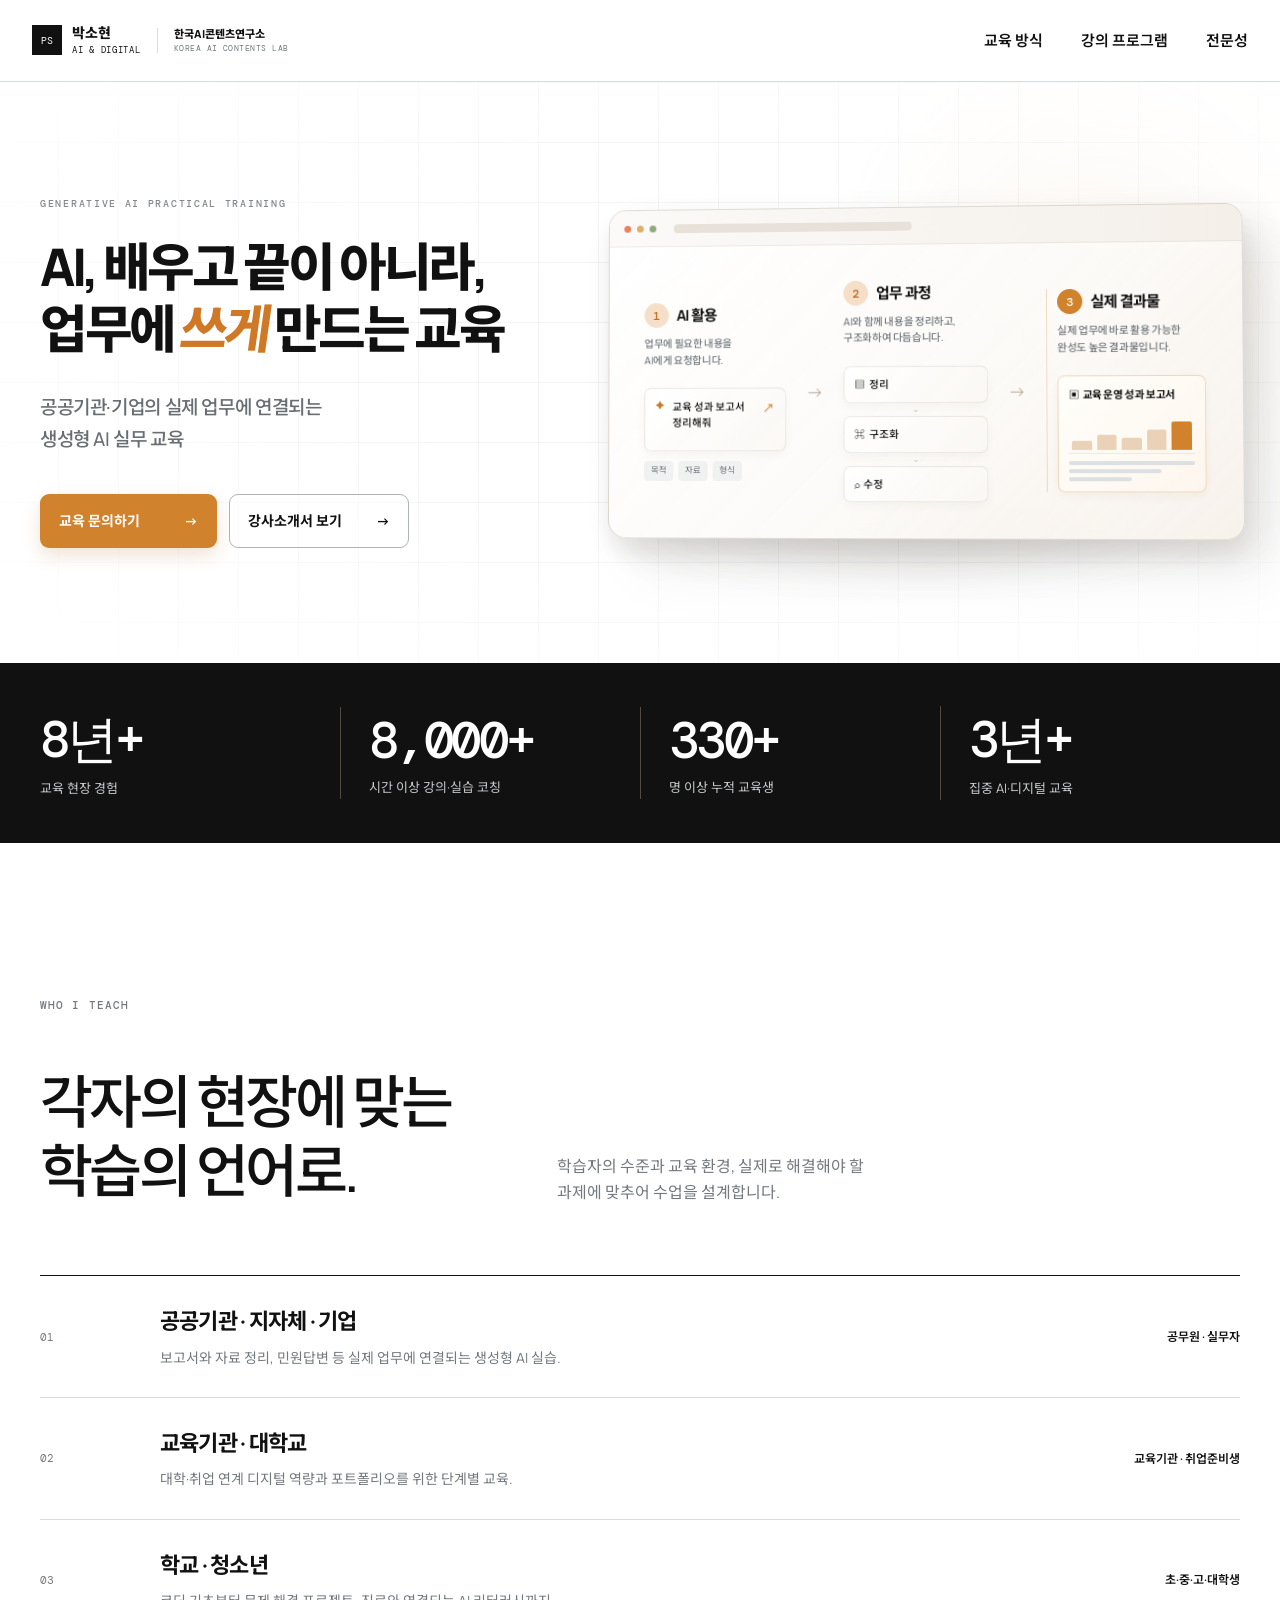
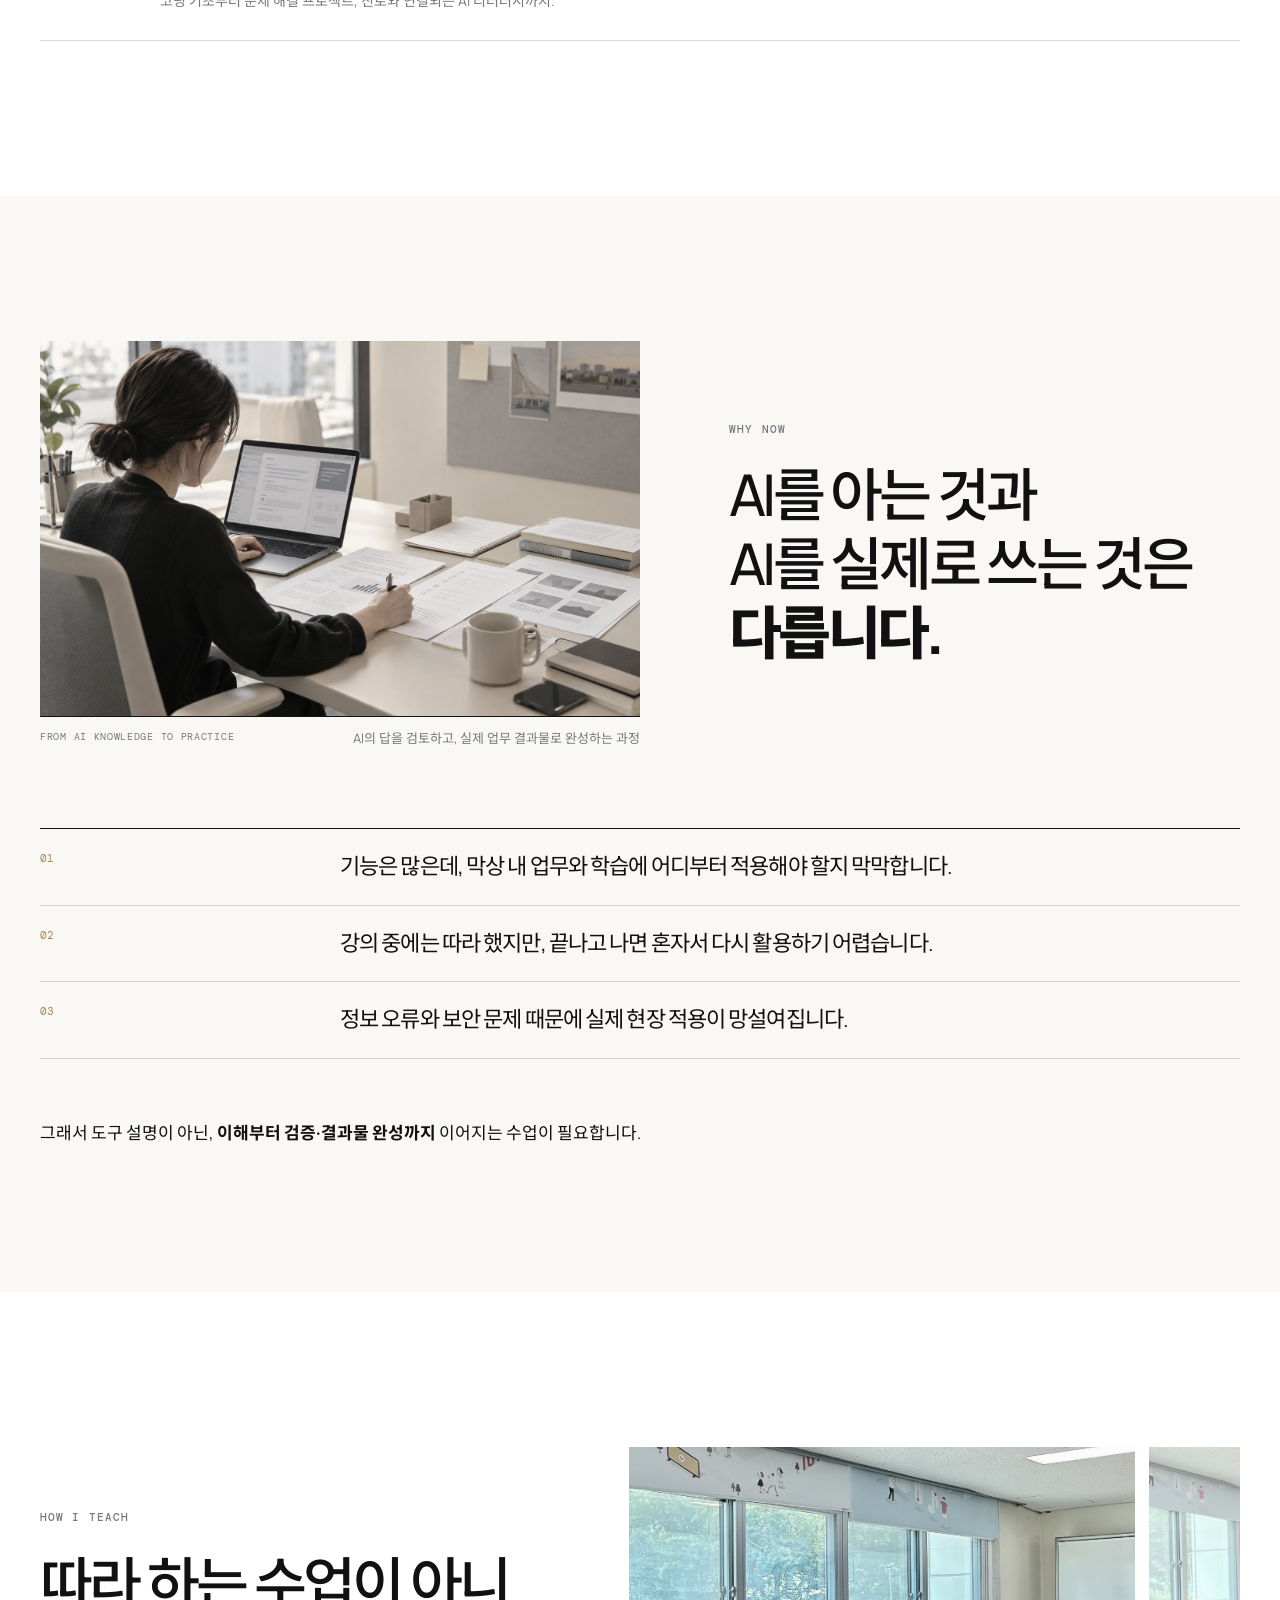
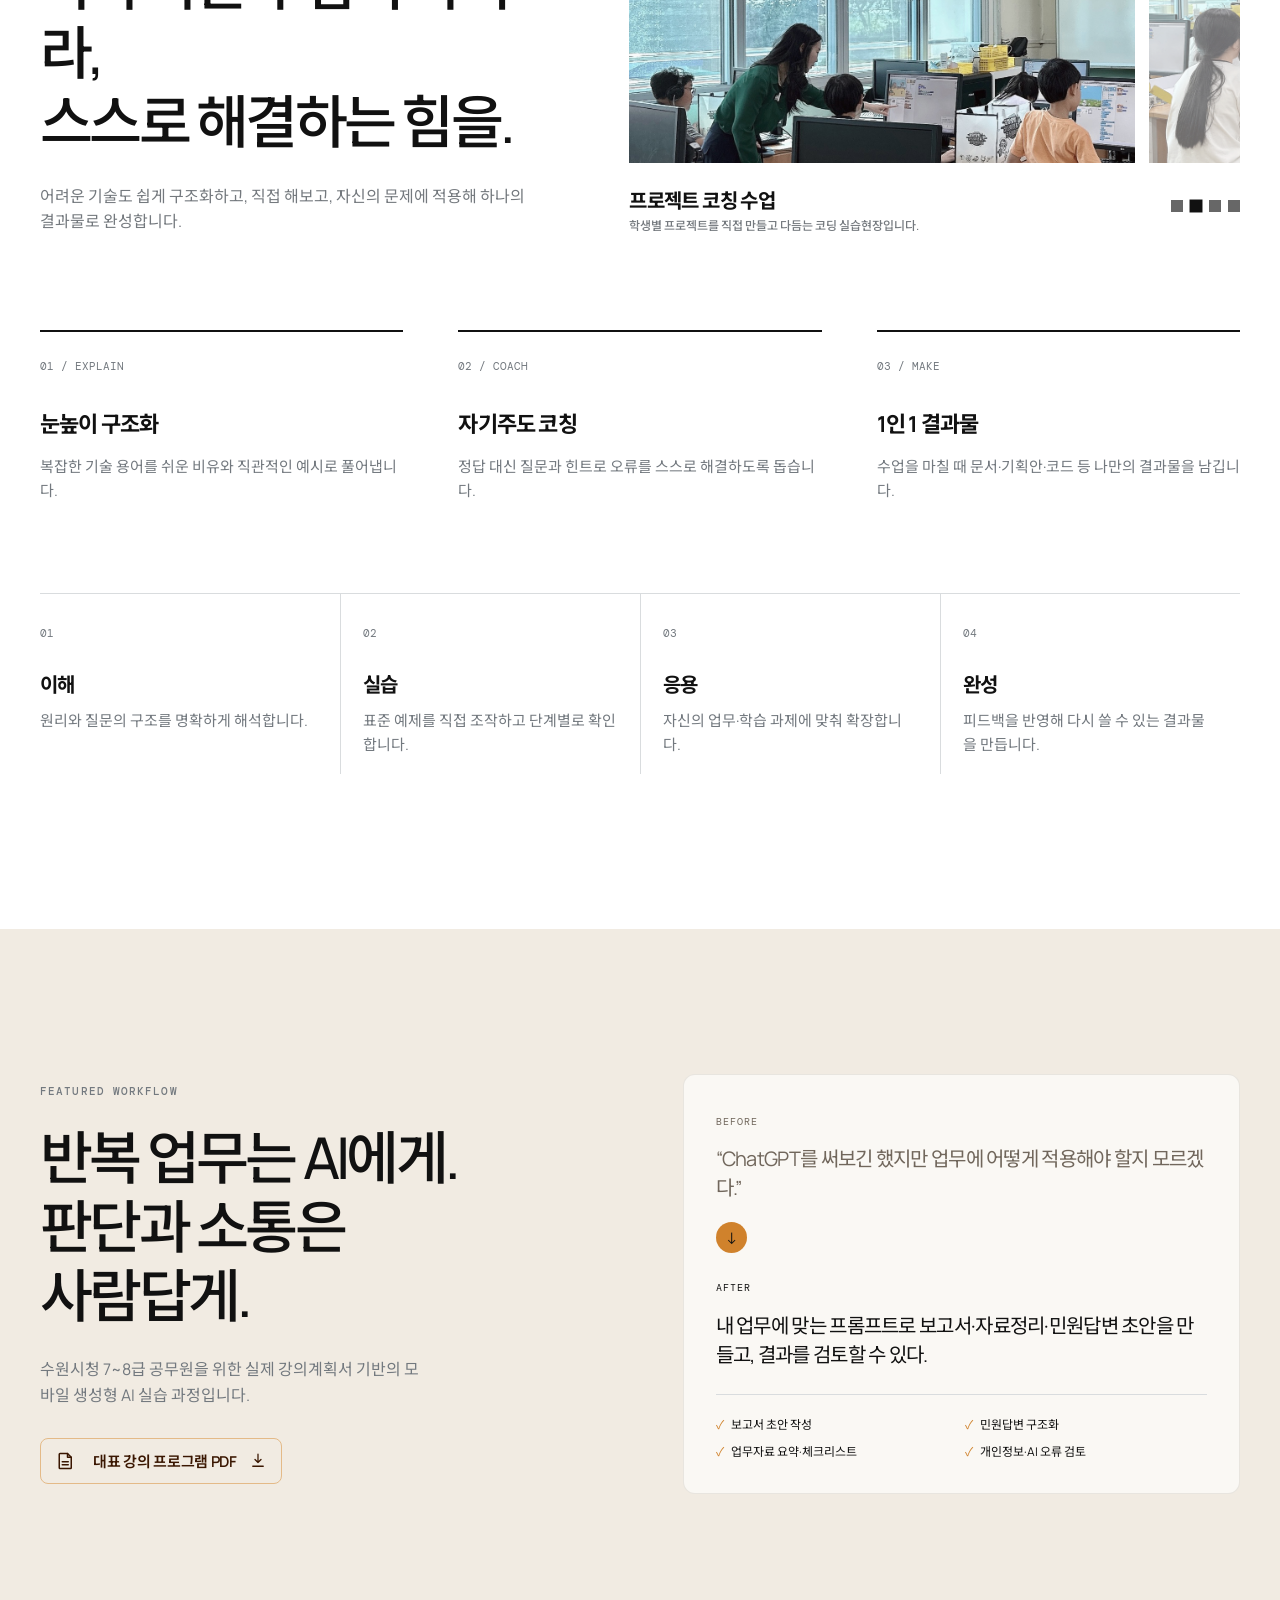
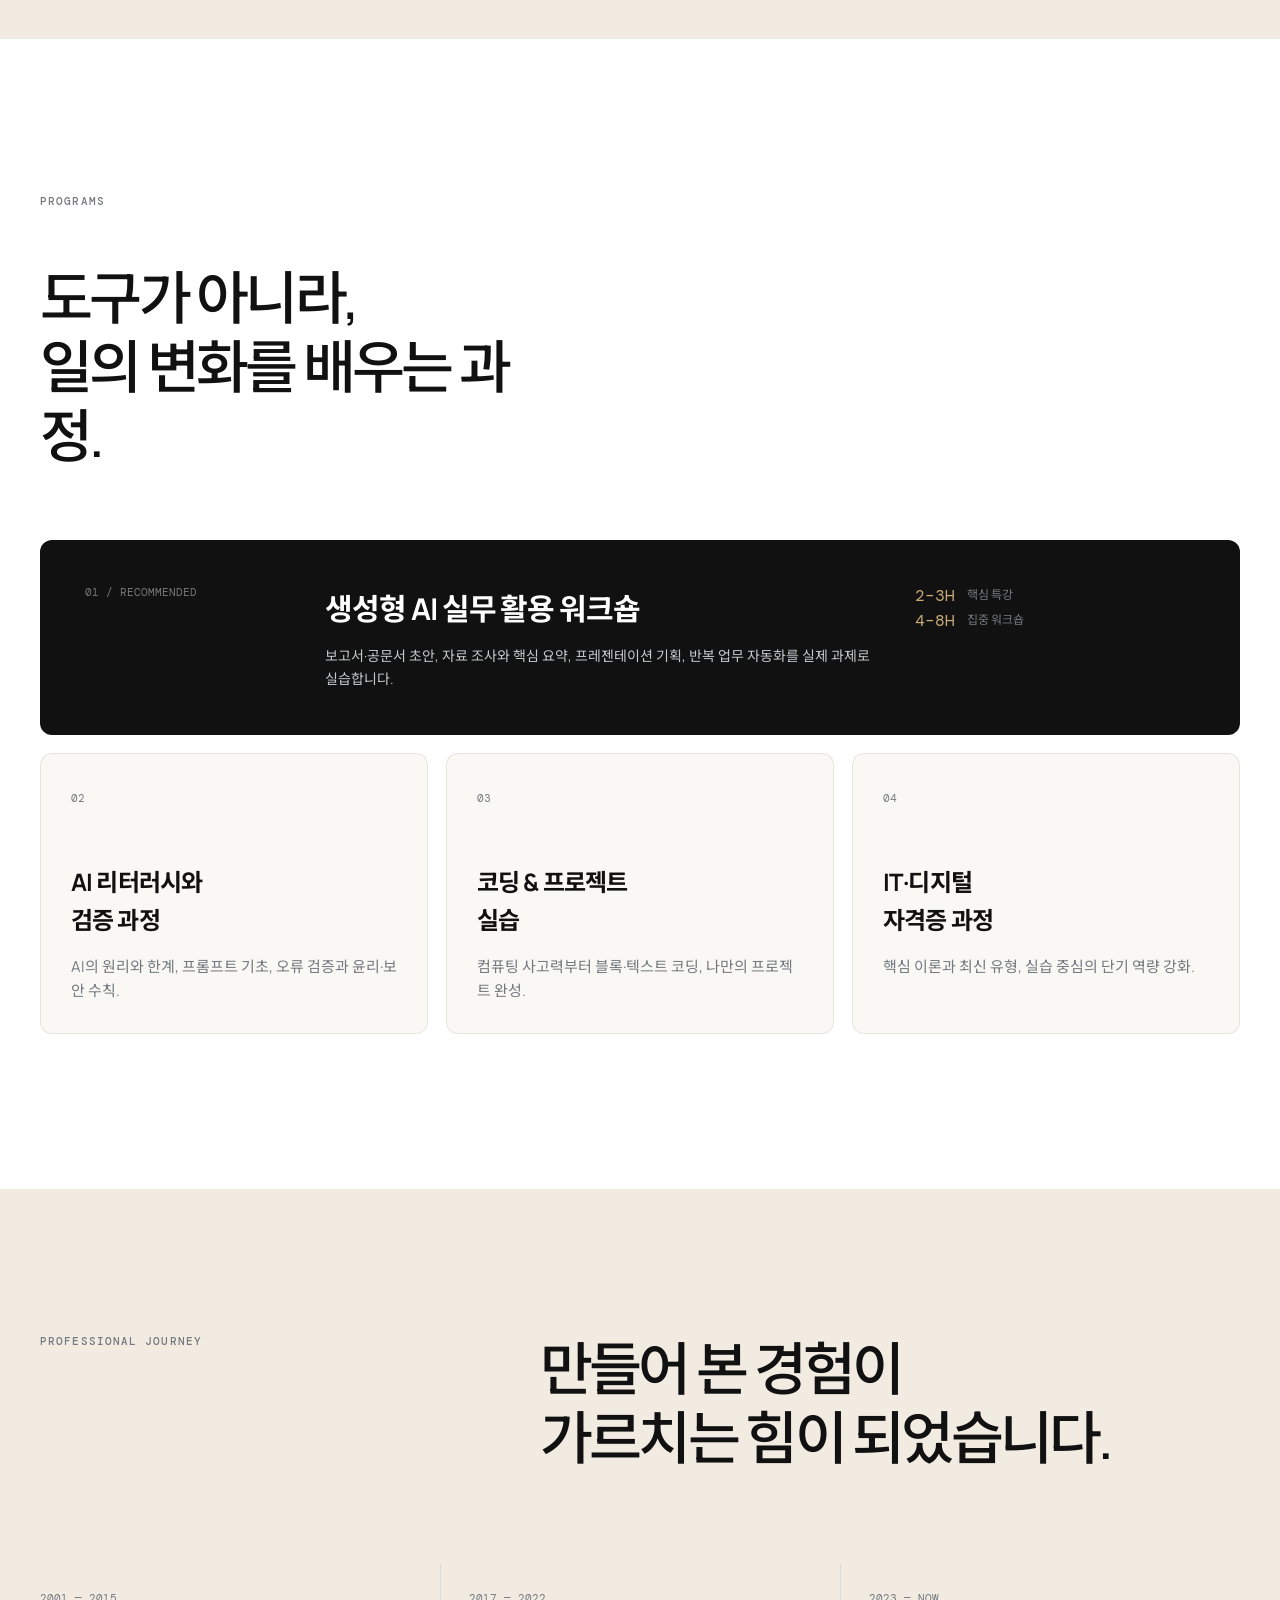
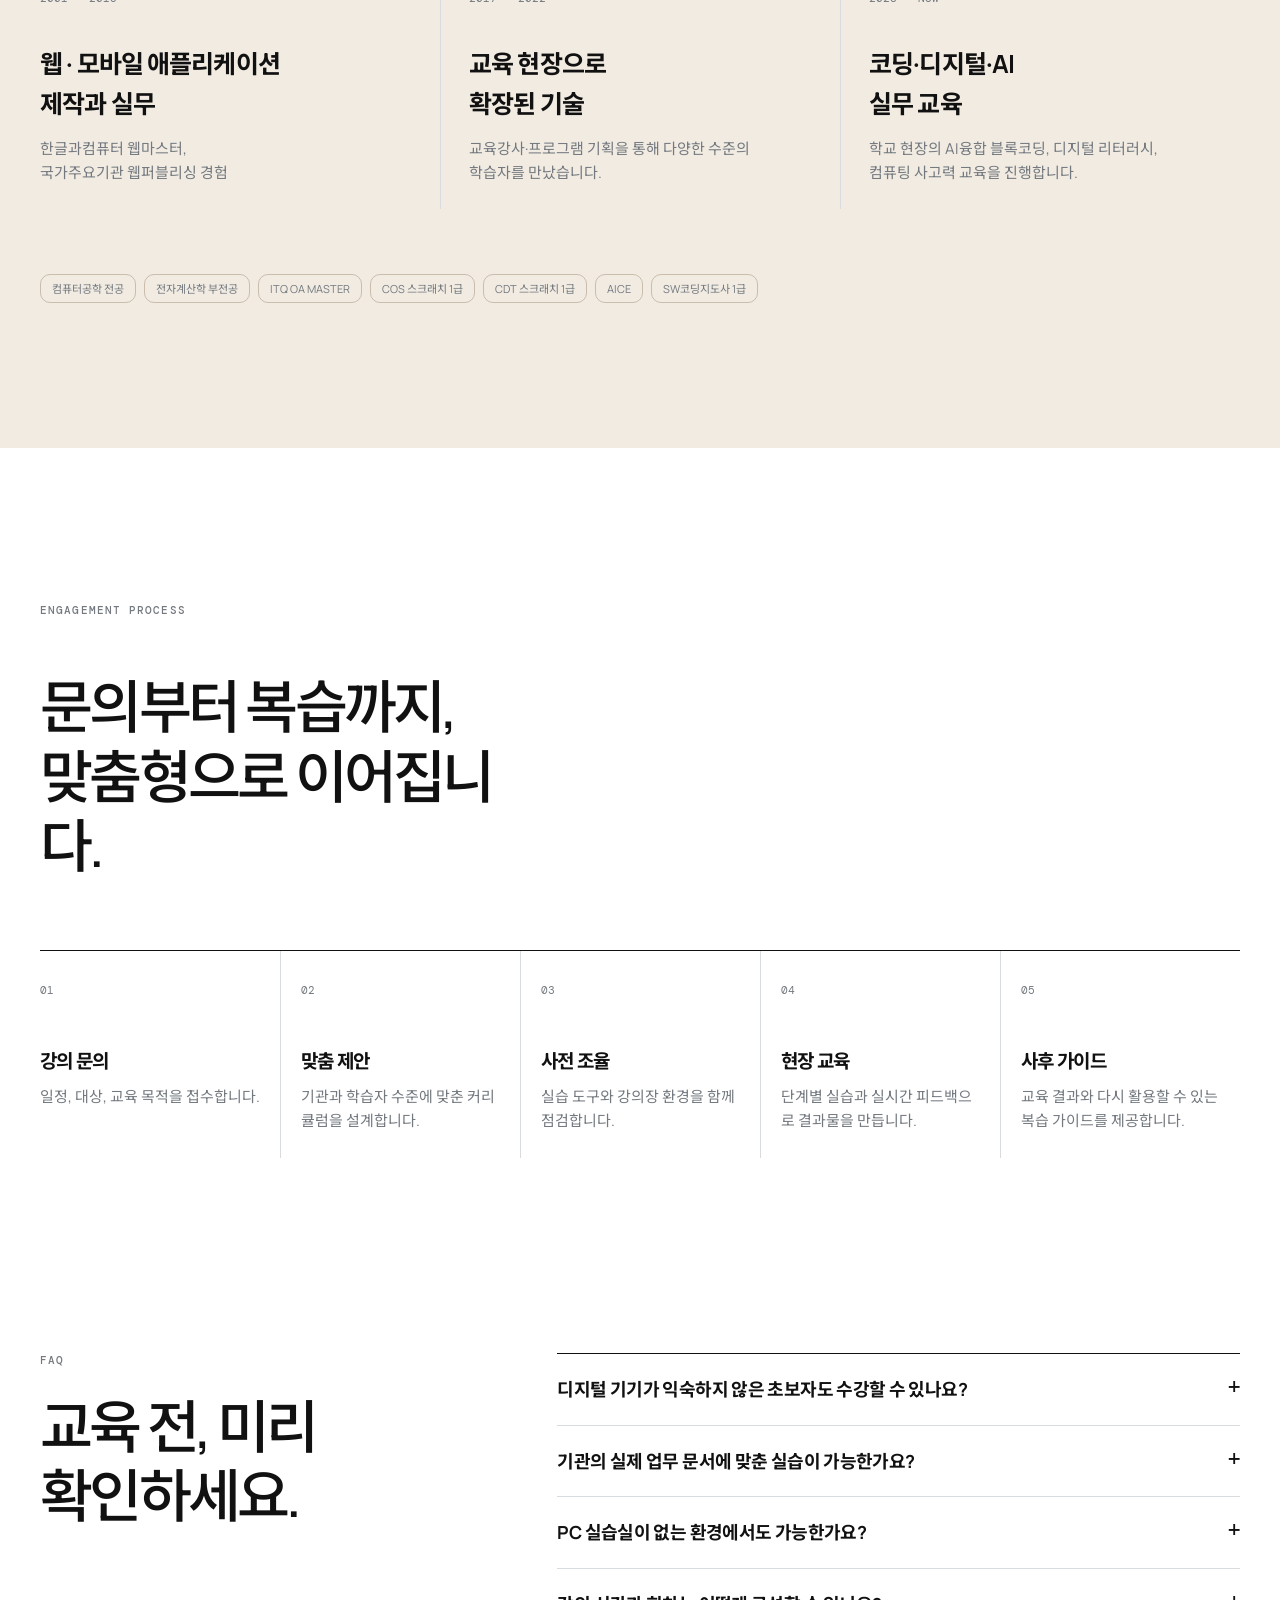
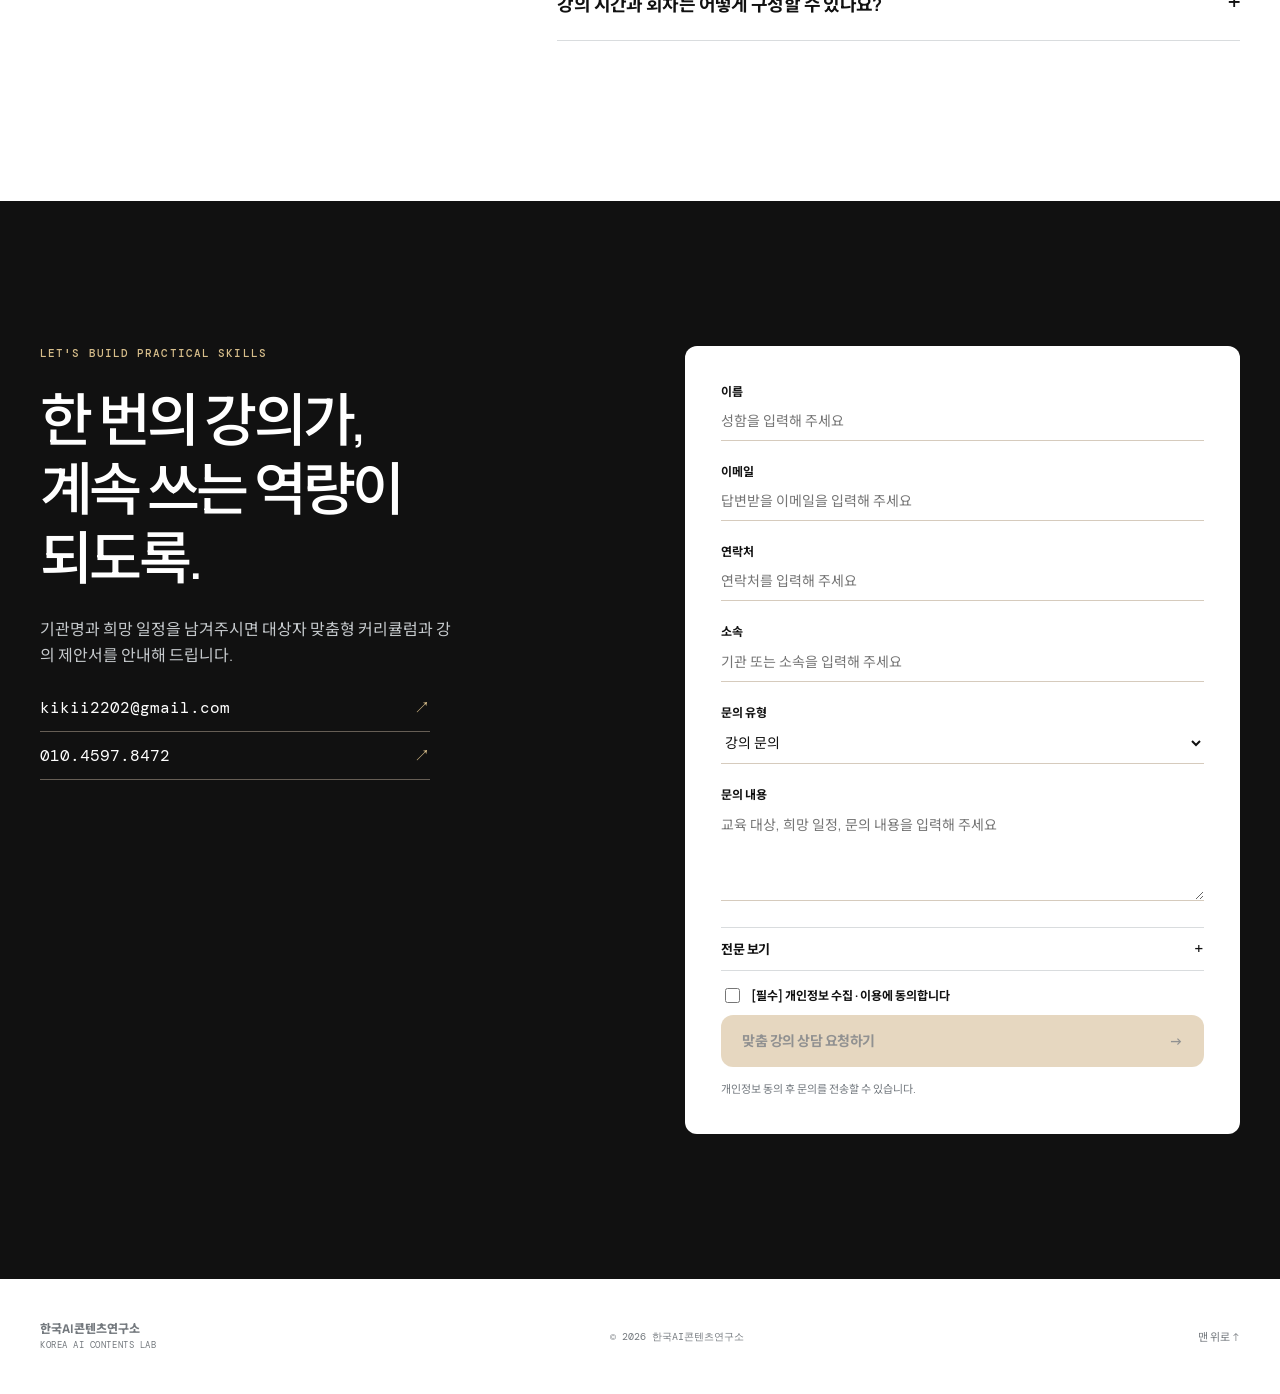
==== index.html @ a7b82705 "Update classroom carousel content" ====
<!doctype html>
<html lang="ko">
  <head>
    <meta charset="UTF-8" />
    <meta name="viewport" content="width=device-width, initial-scale=1.0" />
    <meta name="description" content="AI·디지털 교육 전문 강사 박소현 — 업무와 학습을 실제 성과로 연결하는 생성형 AI 실무교육" />
    <title>생성형 AI 실무교육 | 공공기관·기업 AI 강사 박소현</title>
    <link rel="canonical" href="https://sso-ai.vercel.app/" />
    <meta property="og:title" content="생성형 AI 실무교육 | 공공기관·기업 AI 강사 박소현" />
    <meta property="og:description" content="AI를 아는 것에서 실제로 쓰는 단계까지. 공공기관·기업 대상 생성형 AI 실무 교육을 제공합니다." />
    <meta property="og:url" content="https://sso-ai.vercel.app/" />
    <meta property="og:image" content="https://sso-ai.vercel.app/assets/park-sohyun-profile.jpg" />
    <meta property="og:type" content="website" />
    <script type="application/ld+json">{"@context":"https://schema.org","@type":"Person","name":"박소현","jobTitle":"생성형 AI·디지털 교육 전문 강사","knowsAbout":["생성형 AI",
  "업무 효율화",  "AI 업무자동화",  "프롬프트 엔지니어링",  "공공기관 AI 교육",  "기업 AI 실무교육",  "보고서 작성 지원",  "AI 업무 활용"],"url":"https://sso-ai.vercel.app/","sameAs":["https://hanconyeon.com/"]}</script>
    <link rel="preconnect" href="https://fonts.googleapis.com" />
    <link rel="preconnect" href="https://fonts.gstatic.com" crossorigin />
    <link href="https://fonts.googleapis.com/css2?family=DM+Mono:wght@400;500&family=Manrope:wght@400;500;600;700;800&family=Noto+Sans+KR:wght@400;500;600;700;800&display=swap" rel="stylesheet" />
    <link rel="stylesheet" href="styles.css?v=classroom-carousel-7" />
    <script src="https://cdn.jsdelivr.net/npm/@emailjs/browser@4/dist/email.min.js"></script>
    <script>document.documentElement.classList.add("js");</script>
  </head>
  <body>
    <header class="site-header" id="top">
      <div class="site-header-inner">
        <div class="header-brand-group">
          <a class="brand" href="#top" aria-label="박소현 강사 홈페이지 처음으로"><span class="brand-mark">PS</span><span>박소현 <em>AI &amp; DIGITAL</em></span></a>
          <a class="lab-identity" href="https://hanconyeon.com/" target="_blank" rel="noopener" aria-label="한국AI콘텐츠연구소 새 탭에서 열기"><img src="https://ai-homepage-prompt.vercel.app/logo.png" alt="한국AI콘텐츠연구소" onerror="this.hidden=true" /><span><strong>한국AI콘텐츠연구소</strong><em>KOREA AI CONTENTS LAB</em></span></a>
        </div>
        <nav aria-label="주요 메뉴"><a href="#approach">교육 방식</a><a href="#programs">강의 프로그램</a><a href="#experience">전문성</a></nav>
      </div>
    </header>

    <main>
      <section class="hero section-shell hero-modern">
        <div class="hero-modern-copy reveal">
          <p class="hero-kicker">GENERATIVE AI PRACTICAL TRAINING</p>
          <h1><span>AI, 배우고 끝이 아니라,</span><span>업무에 <em>쓰게</em> 만드는 교육</span></h1>
          <p class="hero-modern-intro">공공기관·기업의 실제 업무에 연결되는<br />생성형 AI 실무 교육</p>
          <div class="hero-modern-actions">
            <a class="hero-cta hero-cta-primary" href="#inquiry">교육 문의하기 <span>→</span></a>
            <a class="hero-cta hero-cta-secondary" href="#inquiry">강사소개서 보기 <span>→</span></a>
          </div>
        </div>
        <div class="hero-modern-visual reveal" aria-label="AI 활용부터 실제 결과물까지 이어지는 업무 흐름">
          <div class="mockup-window">
            <div class="mockup-browser-bar"><span></span><span></span><span></span><i></i></div>
            <div class="mockup-flow">
              <article class="mockup-stage mockup-prompt">
                <div class="stage-heading"><b>1</b><h2>AI 활용</h2></div>
                <p>업무에 필요한 내용을<br />AI에게 요청합니다.</p>
                <div class="prompt-box"><small>✦</small><span>교육 성과 보고서<br />정리해줘</span><i>↗</i></div>
                <div class="mock-tags"><span>목적</span><span>자료</span><span>형식</span></div>
              </article>
              <span class="mockup-arrow" aria-hidden="true">→</span>
              <article class="mockup-stage mockup-process">
                <div class="stage-heading"><b>2</b><h2>업무 과정</h2></div>
                <p>AI와 함께 내용을 정리하고,<br />구조화하여 다듬습니다.</p>
                <div class="process-steps"><span>▤&nbsp; 정리</span><i>⌄</i><span>⌘&nbsp; 구조화</span><i>⌄</i><span>⌕&nbsp; 수정</span></div>
              </article>
              <span class="mockup-arrow" aria-hidden="true">→</span>
              <article class="mockup-stage mockup-result">
                <div class="stage-heading"><b>3</b><h2>실제 결과물</h2></div>
                <p>실제 업무에 바로 활용 가능한<br />완성도 높은 결과물입니다.</p>
                <div class="report-card"><strong>▣&nbsp; 교육 운영 성과 보고서</strong><div class="report-chart"><i></i><i></i><i></i><i></i><i></i></div><div class="report-summary"><span></span><span></span><span></span></div></div>
              </article>
            </div>
          </div>
        </div>
      </section>

      <section class="numbers" aria-label="강의 경력 수치">
        <div class="section-shell number-grid">
          <article><strong data-count="8" data-suffix="년+">8년+</strong><span>교육 현장 경험</span></article><article><strong data-count="8000" data-suffix="+">8,000+</strong><span>시간 이상 강의·실습 코칭</span></article><article><strong data-count="330" data-suffix="+">330+</strong><span>명 이상 누적 교육생</span></article><article><strong data-count="3" data-suffix="년">3년</strong><span>집중 AI·디지털 교육</span></article>
        </div>
      </section>

      <section class="section-shell audience" id="audience">
        <div class="section-heading reveal"><p class="eyebrow">WHO I TEACH</p><h2>각자의 현장에 맞는<br />학습의 언어로.</h2><p>학습자의 수준과 교육 환경, 실제로 해결해야 할<br />과제에 맞추어 수업을 설계합니다.</p></div>
        <div class="audience-list reveal">
          <article><span>01</span><div><h3>공공기관 · 지자체 · 기업</h3><p>보고서와 자료 정리, 민원답변 등 실제 업무에 연결되는 생성형 AI 실습.</p></div><b>공무원 · 실무자</b></article>
          <article><span>02</span><div><h3>교육기관 · 대학교</h3><p>대학·취업 연계 디지털 역량과 포트폴리오를 위한 단계별 교육.</p></div><b>교육기관 · 취업준비생</b></article>
          <article><span>03</span><div><h3>학교 · 청소년</h3><p>코딩 기초부터 문제 해결 프로젝트, 진로와 연결되는 AI 리터러시까지.</p></div><b>초·중·고·대학생</b></article>
        </div>
      </section>

      <section class="problems"><div class="section-shell"><div class="problem-lead reveal"><figure class="problem-media"><video class="practice-video" autoplay muted loop playsinline preload="metadata" poster="assets/ai-practice-poster.png" aria-label="문서를 검토하며 AI를 실제 업무에 적용하는 장면"><source src="assets/ai-practice-loop.mp4" type="video/mp4" /></video><figcaption><span>FROM AI KNOWLEDGE TO PRACTICE</span><p>AI의 답을 검토하고, 실제 업무 결과물로 완성하는 과정</p></figcaption></figure><div class="problem-intro"><p class="eyebrow">WHY NOW</p><h2>AI를 아는 것과<br />AI를 실제로 쓰는 것은<br /><i>다릅니다.</i></h2></div></div><div class="problem-list reveal"><article><span>01</span><p>기능은 많은데, 막상 내 업무와 학습에 어디부터 적용해야 할지 막막합니다.</p></article><article><span>02</span><p>강의 중에는 따라 했지만, 끝나고 나면 혼자서 다시 활용하기 어렵습니다.</p></article><article><span>03</span><p>정보 오류와 보안 문제 때문에 실제 현장 적용이 망설여집니다.</p></article></div><p class="bridge reveal">그래서 도구 설명이 아닌, <strong>이해부터 검증·결과물 완성까지</strong> 이어지는 수업이 필요합니다.</p></div></section>

      <section class="section-shell approach" id="approach"><div class="approach-lead reveal"><div class="approach-top"><p class="eyebrow">HOW I TEACH</p><h2>따라 하는 수업이 아니라,<br />스스로 해결하는 힘을.</h2><p>어려운 기술도 쉽게 구조화하고, 직접 해보고, 자신의 문제에 적용해 하나의 결과물로 완성합니다.</p></div><figure class="classroom-shot classroom-carousel" aria-label="AI 코딩 프로젝트 실습 현장 사진"><div class="classroom-carousel-viewport" tabindex="0"><div class="classroom-carousel-track"><div class="classroom-slide is-active" data-title="AI 코딩 실습현장" data-description="초, 중 AI 블록코딩, 로봇코딩 실습현장입니다."><img src="assets/classroom-coding-lab.jpg" alt="컴퓨터 기반 코딩 프로젝트 실습 교실" /></div><div class="classroom-slide" data-title="프로젝트 코칭 수업" data-description="학생별 프로젝트를 직접 만들고 다듬는 코딩 실습현장입니다."><img src="assets/classroom-scratch-workshop.jpg" alt="강사의 코칭과 함께하는 코딩 수업 현장" /></div><div class="classroom-slide" data-title="창의 코딩 프로젝트" data-description="문제 해결 과정을 함께 설계하고 완성하는 수업 현장입니다."><img src="assets/classroom-instructor-lab.jpg" alt="스크래치 프로젝트를 안내하는 강사와 학습자들" /></div><div class="classroom-slide classroom-slide-laptop" data-title="디지털 기반 수업" data-description="AI 도구와 노트북을 활용해 함께 배우고 적용하는 실습현장입니다."><img src="assets/classroom-slide-four.jpg" alt="노트북을 활용해 수업에 참여하는 학습자들" /></div></div></div><div class="classroom-carousel-meta"><figcaption><span class="classroom-meta-title">AI 코딩 실습현장</span><span class="classroom-meta-description">초, 중 AI 블록코딩, 로봇코딩 실습현장입니다.</span></figcaption><div class="classroom-carousel-pagination" role="group" aria-label="수업 현장 사진 선택"><button class="classroom-carousel-page is-active" type="button" aria-label="첫 번째 수업 사진 보기" aria-current="true"></button><button class="classroom-carousel-page" type="button" aria-label="두 번째 수업 사진 보기"></button><button class="classroom-carousel-page" type="button" aria-label="세 번째 수업 사진 보기"></button><button class="classroom-carousel-page" type="button" aria-label="네 번째 수업 사진 보기"></button></div></div></figure></div><div class="principles reveal"><article><span>01 / EXPLAIN</span><h3>눈높이 구조화</h3><p>복잡한 기술 용어를 쉬운 비유와 직관적인 예시로 풀어냅니다.</p></article><article><span>02 / COACH</span><h3>자기주도 코칭</h3><p>정답 대신 질문과 힌트로 오류를 스스로 해결하도록 돕습니다.</p></article><article><span>03 / MAKE</span><h3>1인 1 결과물</h3><p>수업을 마칠 때 문서·기획안·코드 등 나만의 결과물을 남깁니다.</p></article></div><ol class="steps reveal"><li><b>01</b><h3>이해</h3><p>원리와 질문의 구조를 명확하게 해석합니다.</p></li><li><b>02</b><h3>실습</h3><p>표준 예제를 직접 조작하고 단계별로 확인합니다.</p></li><li><b>03</b><h3>응용</h3><p>자신의 업무·학습 과제에 맞춰 확장합니다.</p></li><li><b>04</b><h3>완성</h3><p>피드백을 반영해 다시 쓸 수 있는 결과물을 만듭니다.</p></li></ol></section>

      <section class="featured-case"><div class="section-shell case-layout"><div class="case-copy reveal"><p class="eyebrow">FEATURED WORKFLOW</p><h2>반복 업무는 AI에게.<br />판단과 소통은<br />사람답게.</h2><p>수원시청 7~8급 공무원을 위한 실제 강의계획서 기반의 모바일 생성형 AI 실습 과정입니다.</p><a class="text-link resume-link" href="assets/park-sohyun-lecture-plan.pdf" download="박소현_강의계획서.pdf" aria-label="대표 강의 프로그램 PDF 다운로드"><svg class="resume-link-icon" viewBox="0 0 26 24" aria-hidden="true"><path d="M5 2h10l5 5v14a1 1 0 0 1-1 1H5a1 1 0 0 1-1-1V3a1 1 0 0 1 1-1Z"/><path d="M15 2v5h5"/><path d="M8 13h8M8 17h8"/></svg><span class="resume-link-label">대표 강의 프로그램 PDF</span><svg class="resume-link-download" viewBox="0 0 24 24" aria-hidden="true"><path d="M12 3v11m0 0 4-4m-4 4-4-4M5 19h14"/></svg></a></div><div class="case-result reveal"><div class="result-before"><span>BEFORE</span><p>“ChatGPT를 써보긴 했지만 업무에 어떻게 적용해야 할지 모르겠다.”</p></div><div class="result-arrow">↓</div><div class="result-after"><span>AFTER</span><p>내 업무에 맞는 프롬프트로 보고서·자료정리·민원답변 초안을 만들고, 결과를 검토할 수 있다.</p></div><ul><li>보고서 초안 작성</li><li>민원답변 구조화</li><li>업무자료 요약·체크리스트</li><li>개인정보·AI 오류 검토</li></ul></div></div></section>

      <section class="section-shell programs" id="programs"><div class="section-heading reveal"><p class="eyebrow">PROGRAMS</p><h2>도구가 아니라,<br />일의 변화를 배우는 과정.</h2></div><div class="program-feature reveal"><span>01 / RECOMMENDED</span><div><h3>생성형 AI 실무 활용 워크숍</h3><p>보고서·공문서 초안, 자료 조사와 핵심 요약, 프레젠테이션 기획, 반복 업무 자동화를 실제 과제로 실습합니다.</p></div><div class="program-meta"><b>2–3H</b><span>핵심 특강</span><b>4–8H</b><span>집중 워크숍</span></div></div><div class="program-grid reveal"><article><span>02</span><h3>AI 리터러시와<br />검증 과정</h3><p>AI의 원리와 한계, 프롬프트 기초, 오류 검증과 윤리·보안 수칙.</p></article><article><span>03</span><h3>코딩 &amp; 프로젝트<br />실습</h3><p>컴퓨팅 사고력부터 블록·텍스트 코딩, 나만의 프로젝트 완성.</p></article><article><span>04</span><h3>IT·디지털<br />자격증 과정</h3><p>핵심 이론과 최신 유형, 실습 중심의 단기 역량 강화.</p></article></div></section>

      <section class="journey" id="experience"><div class="section-shell"><div class="journey-heading reveal"><p class="eyebrow">PROFESSIONAL JOURNEY</p><h2>만들어 본 경험이<br />가르치는 힘이 되었습니다.</h2></div><div class="journey-path reveal"><article><span>2001 — 2015</span><h3>웹 · 모바일 애플리케이션<br />제작과 실무</h3><p>한글과컴퓨터 웹마스터,<br />국가주요기관 웹퍼블리싱 경험</p></article><article><span>2017 — 2022</span><h3>교육 현장으로<br />확장된 기술</h3><p>교육강사·프로그램 기획을 통해 다양한 수준의 학습자를 만났습니다.</p></article><article><span>2023 — NOW</span><h3>코딩·디지털·AI<br />실무 교육</h3><p>학교 현장의 AI융합 블록코딩, 디지털 리터러시, 컴퓨팅 사고력 교육을 진행합니다.</p></article></div><div class="credential-row reveal"><span>컴퓨터공학 전공</span><span>전자계산학 부전공</span><span>ITQ OA MASTER</span><span>COS 스크래치 1급</span><span>CDT 스크래치 1급</span><span>AICE</span><span>SW코딩지도사 1급</span></div></div></section>

      <section class="section-shell process"><div class="section-heading reveal"><p class="eyebrow">ENGAGEMENT PROCESS</p><h2>문의부터 복습까지,<br />맞춤형으로 이어집니다.</h2></div><ol class="process-list reveal"><li><b>01</b><div><h3>강의 문의</h3><p>일정, 대상, 교육 목적을 접수합니다.</p></div></li><li><b>02</b><div><h3>맞춤 제안</h3><p>기관과 학습자 수준에 맞춘 커리큘럼을 설계합니다.</p></div></li><li><b>03</b><div><h3>사전 조율</h3><p>실습 도구와 강의장 환경을 함께 점검합니다.</p></div></li><li><b>04</b><div><h3>현장 교육</h3><p>단계별 실습과 실시간 피드백으로 결과물을 만듭니다.</p></div></li><li><b>05</b><div><h3>사후 가이드</h3><p>교육 결과와 다시 활용할 수 있는 복습 가이드를 제공합니다.</p></div></li></ol></section>

      <section class="faq section-shell"><div class="section-heading reveal"><p class="eyebrow">FAQ</p><h2>교육 전, 미리<br />확인하세요.</h2></div><div class="faq-list reveal"><details><summary>디지털 기기가 익숙하지 않은 초보자도 수강할 수 있나요?<span>+</span></summary><p>가능합니다. 비전공자와 초보자도 이해하기 쉬운 비유, 단계별 실습, 개별 코칭을 중심으로 진행합니다.</p></details><details><summary>기관의 실제 업무 문서에 맞춘 실습이 가능한가요?<span>+</span></summary><p>사전 조율을 통해 기관에서 사용하는 보고서 양식이나 기획안 포맷을 반영한 실습 예제로 구성할 수 있습니다.</p></details><details><summary>PC 실습실이 없는 환경에서도 가능한가요?<span>+</span></summary><p>개인 노트북 환경은 물론, 교육 목적에 따라 일반 강의실과 모바일 기반 실습으로도 유연하게 진행할 수 있습니다.</p></details><details><summary>강의 시간과 회차는 어떻게 구성할 수 있나요?<span>+</span></summary><p>2~3시간 핵심 특강, 4~8시간 워크숍, 주 1회 다회차 심화 과정 등 기관 일정에 맞춰 협의할 수 있습니다.</p></details></div></section>

      <section class="inquiry" id="inquiry"><div class="section-shell inquiry-layout"><div class="inquiry-copy reveal"><p class="eyebrow">LET'S BUILD PRACTICAL SKILLS</p><h2>한 번의 강의가,<br />계속 쓰는 역량이<br />되도록.</h2><p>기관명과 희망 일정을 남겨주시면 대상자 맞춤형 커리큘럼과 강의 제안서를 안내해 드립니다.</p><a class="inquiry-contact" href="mailto:kikii2202@gmail.com">kikii2202@gmail.com <span>↗</span></a><a class="inquiry-contact" href="tel:01045978472">010.4597.8472 <span>↗</span></a></div><form class="inquiry-form reveal" novalidate><label>이름<input required name="from_name" type="text" autocomplete="name" placeholder="성함을 입력해 주세요" /></label><label>이메일<input required name="from_email" type="email" autocomplete="email" placeholder="답변받을 이메일을 입력해 주세요" /></label><label>연락처<input name="phone" type="tel" autocomplete="tel" placeholder="연락처를 입력해 주세요" /></label><label>소속<input name="company" type="text" autocomplete="organization" placeholder="기관 또는 소속을 입력해 주세요" /></label><label>문의 유형<select name="inquiry_type"><option value="강의 문의">강의 문의</option><option value="기업 교육">기업 교육</option><option value="소상공인 AI 교육">소상공인 AI 교육</option><option value="기타">기타</option></select></label><label>문의 내용<textarea required name="message" rows="4" placeholder="교육 대상, 희망 일정, 문의 내용을 입력해 주세요"></textarea></label><input type="hidden" name="to_email" value="kikii2202@gmail.com" /><input type="hidden" name="reply_to" value="" /><input type="hidden" name="submitted_at" value="" /><input type="hidden" name="page_url" value="" /><input type="hidden" name="agreed_at" value="" /><details class="privacy-notice"><summary>전문 보기 <span>+</span></summary><table><tbody><tr><th>수집 항목</th><td>이름, 이메일, 연락처, 소속</td></tr><tr><th>수집 · 이용 목적</th><td>문의 접수 및 답변 회신</td></tr><tr><th>보유 · 이용 기간</th><td>문의 처리 완료 후 1년 뒤 파기</td></tr><tr><th>동의 거부 권리</th><td>거부할 수 있으나 거부 시 문의 접수가 불가합니다</td></tr></tbody></table></details><label class="privacy-consent"><input required name="privacy_agreed" type="checkbox" value="동의" /><span>[필수] 개인정보 수집 · 이용에 동의합니다</span></label><p class="privacy-error" role="alert" hidden>개인정보 수집 · 이용에 동의해 주세요.</p><span class="submit-wrap"><button class="button button-light" type="submit" disabled>맞춤 강의 상담 요청하기 <span>→</span></button></span><p class="form-note" role="status" aria-live="polite">개인정보 동의 후 문의를 전송할 수 있습니다.</p></form></div></section>
    </main>
    <footer class="site-footer section-shell"><a class="lab-identity" href="https://hanconyeon.com/" target="_blank" rel="noopener"><img src="https://ai-homepage-prompt.vercel.app/logo.png" alt="한국AI콘텐츠연구소" onerror="this.hidden=true" /><span><strong>한국AI콘텐츠연구소</strong><em>KOREA AI CONTENTS LAB</em></span></a><p>© 2026 한국AI콘텐츠연구소</p><a href="#top">맨 위로 ↑</a></footer>
    <script src="app.js?classroom-carousel=5"></script>
  </body>
</html>
---- styles.css ----
:root{--ink:#242019;--muted:#6f665b;--line:#ded5c9;--cream:#f8f4ee;--lime:#d6bd8a;--sage:#eee4d7;--serif:"Manrope","Noto Sans KR",sans-serif;--mono:"DM Mono",monospace;--radius:16px}*{box-sizing:border-box}html{scroll-behavior:smooth}body{margin:0;background:#fff;color:var(--ink);font-family:var(--serif);font-size:16px;line-height:1.6}a{color:inherit;text-decoration:none}.section-shell{width:min(1200px,calc(100% - 80px));margin:auto}.site-header{height:82px;display:flex;align-items:center;justify-content:space-between;width:min(1360px,calc(100% - 64px));margin:auto}.brand{font-size:14px;font-weight:800;display:flex;align-items:center;gap:10px;line-height:1.1}.brand-mark{background:var(--ink);color:white;width:30px;height:30px;display:grid;place-items:center;font-family:var(--mono);font-size:10px}.brand em{font-size:9px;font-style:normal;font-family:var(--mono);display:block;font-weight:400;letter-spacing:.08em;margin-top:4px}nav{display:flex;gap:31px;font-size:13px;font-weight:600}.header-cta{font-size:13px;font-weight:700;border-bottom:1px solid var(--ink);padding:4px 0}.header-cta span,.button span,.text-link span{margin-left:8px}.hero{min-height:calc(100vh - 82px);padding:80px 0 70px;display:grid;grid-template-columns:1.02fr .98fr;gap:40px;align-items:center}.eyebrow{font:500 11px var(--mono);letter-spacing:.1em;margin:0 0 25px;color:#6b6258}.eyebrow span{width:7px;height:7px;display:inline-block;background:#b3915b;border-radius:50%;margin-right:8px}.hero h1{font-size:clamp(47px,5.25vw,77px);line-height:1.14;letter-spacing:-.075em;margin:0;font-weight:500}.hero h1 strong{font-weight:800}.hero-intro{max-width:480px;color:#6d645a;margin:32px 0;font-size:15px}.hero-actions{display:flex;align-items:center;gap:26px}.button{display:inline-flex;align-items:center;justify-content:space-between;min-height:52px;padding:0 20px;font-weight:700;font-size:14px;border:0;cursor:pointer;transition:transform .2s,background .2s}.button:hover{transform:translateY(-3px)}.button-dark{background:var(--ink);color:#fff;min-width:190px}.text-link{font-size:13px;font-weight:700;border-bottom:1px solid #bbaea0;padding-bottom:4px}.hero-visual{position:relative;min-height:590px;background:#eee7dc;overflow:hidden}.hero-grid{position:absolute;inset:0;background-image:linear-gradient(#d7cbbb 1px,transparent 1px),linear-gradient(90deg,#d7cbbb 1px,transparent 1px);background-size:54px 54px;opacity:.55}.hero-visual figure{position:absolute;inset:74px 55px 0;margin:0;overflow:hidden;background:#e1d6c7}.hero-visual img{height:100%;width:100%;object-fit:cover;object-position:center top;filter:grayscale(35%) saturate(.72) sepia(.05) contrast(1.02)}.hero-visual figcaption{position:absolute;left:0;bottom:0;background:var(--lime);font:500 11px/1.4 var(--mono);letter-spacing:.08em;padding:16px 20px}.visual-label{position:absolute;font:10px/1.5 var(--mono);letter-spacing:.07em;z-index:1}.label-top{top:22px;left:25px}.label-bottom{bottom:21px;right:22px;text-align:right}.numbers{background:var(--ink);color:#fff}.number-grid{min-height:180px;display:grid;grid-template-columns:repeat(4,1fr);align-items:center}.number-grid article{border-left:1px solid #534b43;padding-left:28px}.number-grid article:first-child{border-left:0;padding-left:0}.number-grid strong{font:600 clamp(35px,4vw,56px) var(--mono);display:block;letter-spacing:-.07em}.number-grid span{font-size:13px;color:#9f9385}.audience{padding:155px 0}.section-heading{display:grid;grid-template-columns:1fr 1.4fr;gap:30px;margin-bottom:70px}.section-heading .eyebrow{grid-column:1}.section-heading h2,.approach h2,.problem-intro h2,.case-copy h2,.journey h2,.inquiry h2{font-size:clamp(35px,4.5vw,62px);line-height:1.2;letter-spacing:-.065em;margin:0;font-weight:500}.section-heading h2{grid-column:1}.section-heading>p:last-child{align-self:end;color:var(--muted);max-width:340px;margin:0}.audience-list{border-top:1px solid var(--ink)}.audience-list article{display:grid;grid-template-columns:100px 1.5fr 1fr;gap:20px;align-items:center;border-bottom:1px solid var(--line);padding:28px 0;transition:padding .25s}.audience-list article:hover{padding-left:15px;background:var(--cream)}.audience-list span,.principles span,.program-feature>span,.program-grid span{font:11px var(--mono);color:var(--muted)}h3{margin:0;font-size:22px;letter-spacing:-.04em}.audience-list p{margin:7px 0 0;color:var(--muted);font-size:14px}.audience-list b{justify-self:end;font-size:12px;font-weight:600}.problems{background:var(--cream);padding:145px 0}.problem-intro{display:grid;grid-template-columns:1fr 1fr}.problem-intro .eyebrow{grid-column:1}.problem-intro h2{grid-column:2;grid-row:1 / span 2}.problem-intro i{font-weight:800;font-style:normal}.problem-list{margin:80px 0 60px;border-top:1px solid var(--ink)}.problem-list article{display:grid;grid-template-columns:1fr 3fr;border-bottom:1px solid #d9cfc3;padding:22px 0}.problem-list span{font:11px var(--mono);color:#a88750}.problem-list p{font-size:22px;line-height:1.45;margin:0;letter-spacing:-.04em}.bridge{font-size:17px;margin:0}.approach{padding:155px 0}.approach-top{max-width:810px}.approach-top>p:not(.eyebrow){max-width:500px;margin:27px 0 0;color:var(--muted)}.principles{margin:95px 0 90px;display:grid;grid-template-columns:repeat(3,1fr);gap:55px}.principles article{border-top:2px solid var(--ink);padding-top:20px}.principles h3{margin:30px 0 12px}.principles p{font-size:14px;color:var(--muted);margin:0}.steps{display:grid;grid-template-columns:repeat(4,1fr);list-style:none;margin:0;padding:0;border-top:1px solid var(--line)}.steps li{padding:25px 22px 0;border-left:1px solid var(--line);min-height:180px}.steps li:first-child{border-left:0;padding-left:0}.steps b{font:11px var(--mono);color:#a88750}.steps h3{font-size:20px;margin:25px 0 8px}.steps p{font-size:13px;color:var(--muted);margin:0}.featured-case{background:var(--sage);padding:140px 0}.case-layout{display:grid;grid-template-columns:1fr 1fr;gap:85px;align-items:center}.case-copy h2{margin-bottom:27px}.case-copy>p:not(.eyebrow){max-width:390px;color:#5f564c;margin-bottom:30px}.case-result{background:#fff;padding:32px}.case-result span{font:10px var(--mono);letter-spacing:.1em}.case-result p{font-size:20px;line-height:1.45;letter-spacing:-.035em;margin:12px 0}.result-before{color:#71675c}.result-after{color:var(--ink)}.result-arrow{width:31px;height:31px;border-radius:50%;background:var(--lime);display:grid;place-items:center;margin:20px 0;font-size:16px}.case-result ul{list-style:none;display:grid;grid-template-columns:1fr 1fr;gap:8px;padding:20px 0 0;margin:25px 0 0;border-top:1px solid var(--line);font-size:12px}.case-result li:before{content:'✓';color:#a07d45;margin-right:7px}.programs{padding:155px 0}.program-feature{background:var(--ink);color:white;display:grid;grid-template-columns:.75fr 2fr 1fr;gap:30px;padding:45px;margin-bottom:18px}.program-feature>span{color:#9f9385}.program-feature h3{font-size:30px}.program-feature p{color:#d7ccbd;max-width:560px;margin:12px 0 0;font-size:14px}.program-meta{display:grid;grid-template-columns:auto 1fr;align-content:start;gap:4px 12px;font-size:12px}.program-meta b{font:16px var(--mono);color:var(--lime)}.program-meta span{color:#cec2b3}.program-grid{display:grid;grid-template-columns:repeat(3,1fr);gap:18px}.program-grid article{background:var(--cream);padding:30px;min-height:240px;transition:transform .25s}.program-grid article:hover{transform:translateY(-6px)}.program-grid h3{font-size:24px;margin:53px 0 15px}.program-grid p{margin:0;color:var(--muted);font-size:13px}.journey{background:#f1eae1;padding:145px 0}.journey-heading{display:grid;grid-template-columns:1fr 1.4fr;margin-bottom:80px}.journey-heading h2{grid-column:2;grid-row:1 / span 2}.journey-path{display:grid;grid-template-columns:repeat(3,1fr);gap:0}.journey-path article{padding:20px 28px 0;min-height:245px;border-left:1px solid var(--line)}.journey-path article:first-child{border-left:0;padding-left:0}.journey-path span{font:11px var(--mono);color:#827568}.journey-path h3{font-size:25px;margin:35px 0 13px}.journey-path p{font-size:13px;color:var(--muted);margin:0;max-width:290px}.credential-row{display:flex;gap:8px;flex-wrap:wrap;margin-top:65px}.credential-row span{border:1px solid #cbbdac;border-radius:20px;padding:5px 11px;font-size:11px}.process{padding:155px 0}.process-list{list-style:none;padding:0;margin:0;border-top:1px solid var(--ink);display:grid;grid-template-columns:repeat(5,1fr)}.process-list li{min-height:200px;border-left:1px solid var(--line);padding:25px 20px}.process-list li:first-child{border-left:0;padding-left:0}.process-list b{color:#a88750;font:11px var(--mono)}.process-list h3{font-size:19px;margin:45px 0 8px}.process-list p{margin:0;font-size:12px;color:var(--muted)}.faq{padding:40px 0 160px;display:grid;grid-template-columns:1fr 1.4fr;gap:30px}.faq .section-heading{display:block;margin:0}.faq-list{border-top:1px solid var(--ink)}details{border-bottom:1px solid var(--line);padding:21px 0}summary{cursor:pointer;list-style:none;font-size:16px;font-weight:700;display:flex;justify-content:space-between;gap:18px}summary::-webkit-details-marker{display:none}summary span{font:24px/1 var(--mono);font-weight:400}details[open] summary span{transform:rotate(45deg)}details p{margin:15px 35px 0 0;color:var(--muted);font-size:14px}.inquiry{background:var(--ink);color:#fff;padding:130px 0}.inquiry-layout{display:grid;grid-template-columns:1fr 1fr;gap:90px}.inquiry .eyebrow{color:var(--lime)}.inquiry h2{margin-bottom:25px}.inquiry-copy>p:not(.eyebrow){color:#d1c6b8;max-width:420px}.inquiry-contact{display:block;border-bottom:1px solid #665e55;padding:13px 0;font:16px var(--mono);max-width:390px}.inquiry-contact span{float:right;color:var(--lime)}.inquiry-form{background:#fff;color:var(--ink);padding:36px}.inquiry-form label{font-size:12px;font-weight:700;display:block;margin-bottom:21px}.inquiry-form input,.inquiry-form select,.inquiry-form textarea{width:100%;border:0;border-bottom:1px solid #d6cbbd;padding:10px 0;font:14px var(--serif);outline:none;background:transparent;color:var(--ink);border-radius:0}.inquiry-form textarea{resize:vertical}.button-light{background:var(--lime);width:100%;margin-top:5px}.form-note{font-size:11px;color:#8d8173;margin:13px 0 0;text-align:center}.site-footer{min-height:115px;display:flex;align-items:center;justify-content:space-between;font-size:11px;color:var(--muted)}.site-footer>p{font:10px var(--mono)}.js .reveal{opacity:0;transform:translateY(16px);transition:opacity .65s ease,transform .65s ease}.js .reveal.visible{opacity:1;transform:none}@media(max-width:780px){.section-shell{width:calc(100% - 40px)}.site-header{height:67px;width:calc(100% - 40px)}nav{display:none}.hero{grid-template-columns:1fr;padding:47px 0 50px;gap:45px;min-height:auto}.hero h1{font-size:48px}.hero-visual{min-height:470px}.hero-visual figure{inset:55px 30px 0}.numbers .section-shell{width:calc(100% - 40px)}.number-grid{grid-template-columns:1fr 1fr;padding:27px 0;gap:28px}.number-grid article,.number-grid article:first-child{padding-left:14px;border-left:1px solid #534b43}.number-grid article:nth-child(odd){padding-left:0;border-left:0}.number-grid strong{font-size:34px}.number-grid span{font-size:11px}.audience,.approach,.programs,.process{padding:90px 0}.section-heading{display:block;margin-bottom:45px}.section-heading h2{margin-top:20px}.section-heading>p:last-child{margin-top:18px}.audience-list article{grid-template-columns:45px 1fr;padding:25px 0}.audience-list b{grid-column:2;justify-self:start;font-size:11px;color:var(--muted)}.problems,.featured-case,.journey,.inquiry{padding:90px 0}.problem-intro{display:block}.problem-intro h2{margin-top:20px}.problem-list{margin:45px 0}.problem-list article{grid-template-columns:35px 1fr}.problem-list p{font-size:18px}.principles,.steps,.program-grid,.journey-path,.process-list{grid-template-columns:1fr}.principles{margin:55px 0;gap:35px}.steps li,.steps li:first-child{min-height:0;padding:20px 0 20px 50px;border-left:0;border-bottom:1px solid var(--line);position:relative}.steps h3{margin:0 0 5px}.steps b{position:absolute;left:0;top:22px}.case-layout,.inquiry-layout{grid-template-columns:1fr;gap:50px}.program-feature{grid-template-columns:1fr;padding:29px}.program-feature h3{font-size:26px}.program-meta{grid-template-columns:auto 1fr}.journey-heading{display:block;margin-bottom:50px}.journey-heading h2{margin-top:20px}.journey-path article,.journey-path article:first-child{min-height:0;border-left:0;border-bottom:1px solid var(--line);padding:22px 0}.journey-path h3{margin:20px 0 10px}.process-list li,.process-list li:first-child{min-height:0;padding:20px 0;border-left:0;border-bottom:1px solid var(--line);display:grid;grid-template-columns:45px 1fr}.process-list h3{margin:0 0 5px}.faq{padding:0 0 90px;display:block}.faq .section-heading{margin-bottom:45px}.inquiry-form{padding:25px}.site-footer{padding:25px 0;display:grid;grid-template-columns:1fr auto;gap:16px}.site-footer>p{grid-column:1 / -1;grid-row:2;margin:0}.header-cta{font-size:12px}}
@media(prefers-reduced-motion:reduce){html{scroll-behavior:auto}.js .reveal{opacity:1;transform:none;transition:none}.button,.program-grid article{transition:none}}
@media(min-width:781px) and (max-width:1024px){.section-shell{width:calc(100% - 64px)}.hero{gap:28px}.hero h1{font-size:clamp(46px,5.4vw,57px)}.hero-visual{min-height:520px}.hero-visual figure{inset:65px 34px 0}.program-feature{grid-template-columns:.7fr 2fr}.program-meta{grid-column:2;grid-template-columns:auto 1fr;max-width:220px}.inquiry-layout{gap:55px}.process-list h3{font-size:17px}.process-list li{padding-left:14px}}@media(min-width:400px) and (max-width:780px){.credential-row{display:grid;grid-template-columns:repeat(2,max-content);justify-content:space-between;gap:10px}.credential-row span:last-child{grid-column:1 / -1;justify-self:center}}.hero-visual figcaption{left:auto;right:55px;bottom:auto;top:130px;z-index:2;transform:rotate(45deg);transform-origin:center;box-shadow:0 8px 18px rgba(21,25,24,.12)}@media(max-width:780px){.hero-visual figcaption{top:125px;right:35px}}.hero-visual figure{overflow:visible}.hero-visual figcaption{width:180px;left:auto;right:-62px;bottom:auto;top:68px;z-index:3;background:rgba(215,251,87,.9);padding:13px 18px;opacity:.98;transform:rotate(35deg);clip-path:polygon(4% 0,94% 0,98% 4%,95% 9%,100% 14%,95% 21%,100% 29%,95% 37%,100% 45%,95% 53%,100% 61%,95% 69%,100% 77%,95% 85%,100% 92%,95% 97%,94% 100%,4% 100%,1% 96%,3% 92%,0 88%,2% 83%,0 78%,0 18%,2% 14%,0 10%,3% 5%);box-shadow:0 7px 16px rgba(21,25,24,.16)}.hero-visual figcaption::before{content:"";position:absolute;inset:4px -2px -4px 2px;background:rgba(255,255,255,.14);clip-path:inherit;z-index:-1}@media(max-width:780px){.hero-visual figcaption{width:158px;right:-50px;top:64px;padding:11px 15px}}.button,.hero-visual,.hero-visual img,.program-feature,.program-grid article,.case-result,.inquiry-form{border-radius:var(--radius)}.hero-visual img{display:block}.button{border-radius:var(--radius)}

/* Hero B: full-length portrait, kept at its original quality. */
.hero.hero-overlay{display:block;min-height:0;padding:20px 0 72px}
.hero-overlay .hero-visual{min-height:790px;border-radius:var(--radius);isolation:isolate}
.hero-overlay .hero-visual figure{inset:32px 34px 0;overflow:visible;background:transparent}
.hero-overlay .hero-visual img{width:100%;height:100%;object-fit:contain;object-position:78% bottom;filter:none;border-radius:calc(var(--radius) - 4px)}
.hero-overlay .hero-copy{position:absolute;z-index:4;top:98px;left:56px;max-width:570px;padding:0}
.hero-overlay .hero-copy h1{font-size:clamp(3.6rem,6.4vw,6.4rem);line-height:.96;letter-spacing:-.075em;max-width:560px}
.hero-overlay .hero-ai{display:inline-block;font-size:1.16em;letter-spacing:-.09em;line-height:.8;vertical-align:-.035em}
.hero-overlay .hero-intro{max-width:500px;margin-top:30px;background:linear-gradient(90deg,rgba(248,244,238,.92),rgba(248,244,238,.66),transparent);padding:12px 18px 12px 0}
.hero-overlay .hero-actions{display:flex;gap:12px;align-items:center;margin-top:28px}
.hero-overlay .button{min-width:196px;min-height:46px;padding:0 18px;border-radius:12px;justify-content:space-between;font-size:.97rem}
.hero-overlay .button-outline{display:inline-flex;align-items:center;background:#fff;color:var(--ink);border:1px solid var(--ink);text-decoration:none}
.hero-overlay .button-outline:hover{background:var(--cream)}
.hero-overlay .visual-label{z-index:4;left:56px;top:0px}
.hero-overlay .hero-visual figcaption{right:-28px;top:126px;width:184px;padding:14px 18px;background:rgba(201,178,139,.82);opacity:1;transform:rotate(25deg);clip-path:polygon(4% 0,96% 0,100% 5%,98% 14%,100% 25%,98% 38%,100% 51%,98% 65%,100% 78%,98% 91%,94% 100%,4% 100%,2% 94%,3% 82%,1% 70%,3% 57%,1% 44%,3% 30%,2% 16%);box-shadow:0 8px 18px rgba(52,42,30,.13)}
.hero-overlay .hero-visual figcaption::before{display:none}
@media(max-width:780px){.hero.hero-overlay{padding:8px 0 48px}.hero-overlay .hero-visual{min-height:820px}.hero-overlay .hero-visual figure{inset:278px 16px 16px}.hero-overlay .hero-visual img{object-position:center bottom}.hero-overlay .hero-copy{top:72px;left:28px;right:28px;max-width:none}.hero-overlay .hero-copy h1{font-size:clamp(3rem,13vw,4.5rem);max-width:390px}.hero-overlay .hero-intro{display:none}.hero-overlay .hero-actions{margin-top:24px;gap:8px}.hero-overlay .button{min-width:0;flex:1;min-height:44px;padding:0 13px;font-size:.82rem}.hero-overlay .visual-label{left:28px;top:28px;font-size:.72rem}.hero-overlay .hero-visual figcaption{right:-31px;top:302px;width:142px;padding:10px 13px;font-size:.68rem}}


/* Shared UI system: restrained compact controls. */
:root{--radius:12px;--control-radius:10px}
body,button,input,select,textarea{font-family:var(--serif)}
body{letter-spacing:-.018em}
h1,h2,h3,.button,.header-cta,summary{letter-spacing:-.035em}
.site-header{height:76px}
nav{gap:10px;font-size:12px}
nav a{padding:8px 10px;border-radius:var(--control-radius);transition:background .18s ease}
nav a:hover{background:var(--cream)}
.header-cta{display:inline-flex;align-items:center;gap:8px;padding:9px 13px;border:1px solid var(--ink);border-radius:var(--control-radius);line-height:1;text-decoration:none}
.header-cta span,.button span{margin-left:auto}
.button{min-height:44px;border:1px solid transparent;border-radius:var(--control-radius);padding:0 16px;font-size:13px;line-height:1;box-shadow:none;transition:background .18s ease,color .18s ease,border-color .18s ease,transform .18s ease}
.button:hover{transform:translateY(-1px)}
.button-dark{background:var(--ink);color:#fff}
.button-light{background:var(--lime);color:var(--ink)}
.button-outline{background:#fff;border-color:var(--ink);color:var(--ink)}
.button-outline:hover{background:var(--cream)}
.hero-overlay .button{min-height:44px;border-radius:var(--control-radius)}
.hero-overlay .button-outline{border-color:var(--ink)}
.hero-overlay .hero-visual figcaption{background:rgba(191,166,124,.72);box-shadow:0 7px 16px rgba(52,42,30,.10);clip-path:polygon(5% 0,96% 0,100% 5%,98% 20%,100% 38%,98% 55%,100% 75%,97% 94%,94% 100%,5% 100%,3% 94%,4% 77%,2% 61%,4% 43%,2% 25%,4% 8%)}
.program-feature,.program-grid article,.case-result,.inquiry-form{border-radius:var(--radius)}
.program-grid article,.case-result{border:1px solid rgba(72,60,45,.1)}
.credential-row span{border-radius:var(--control-radius)}
.inquiry-form input,.inquiry-form select,.inquiry-form textarea{border-radius:0}
@media(max-width:780px){.site-header{height:68px}.header-cta{padding:8px 10px;border-radius:9px}.hero-overlay .button{min-height:42px;border-radius:9px}}


/* Ivory, warm-beige and black color system. */
:root{--ink:#201d18;--muted:#71675c;--line:#ded5c9;--cream:#faf8f4;--sage:#f1ebe2;--lime:#c9aa78}
body{background:#fff;color:var(--ink)}
.hero-grid{background-image:linear-gradient(rgba(201,187,168,.72) 1px,transparent 1px),linear-gradient(90deg,rgba(201,187,168,.72) 1px,transparent 1px)}
.featured-case,.journey{background:var(--sage)}
.program-grid article,.case-result{background:var(--cream)}
.eyebrow span{background:var(--lime)}
.case-result li:before,.result-arrow,.steps b,.process-list b{color:#8a6c3e}
.case-result li:before { color: #d0822c; }
.result-arrow{background:#d0822c;color:var(--ink)}
.inquiry .eyebrow,.inquiry-contact span{color:#d6bd8a}


/* Restore the original hero proportions and type composition. */
.hero-overlay .hero-visual{min-height:590px}
.hero-overlay .hero-visual figure{inset:74px 55px 0}
.hero-overlay .hero-copy{top:76px;max-width:500px}
.hero-overlay .hero-copy h1{font-size:clamp(47px,5.25vw,77px);line-height:1.14;letter-spacing:-.075em;max-width:500px}
.hero-overlay .hero-intro{margin-top:26px;padding:0;background:none}
.hero-overlay .hero-actions{gap:18px;margin-top:26px}
.hero-overlay .button{width:240px;min-width:0;flex:none;min-height:46px}
.hero-overlay .visual-label{top:22px;left:25px}
.hero-overlay .hero-visual figcaption{top:96px}
@media(max-width:780px){.hero-overlay .hero-visual{min-height:520px}.hero-overlay .hero-visual figure{inset:58px 30px 0}.hero-overlay .hero-copy{top:66px;left:28px;right:28px}.hero-overlay .hero-copy h1{font-size:48px;line-height:1.14;max-width:350px}.hero-overlay .hero-intro{display:block;font-size:13px;margin-top:18px}.hero-overlay .hero-actions{gap:10px;margin-top:20px}.hero-overlay .button{width:auto;min-width:0;flex:1;min-height:44px}.hero-overlay .visual-label{top:18px;left:24px}.hero-overlay .hero-visual figcaption{top:76px}}


/* Keep the portrait in the right-hand half on desktop. */
@media(min-width:781px){.hero-overlay .hero-visual figure{left:53%;right:20px;top:74px;bottom:0}.hero-overlay .hero-visual img{object-position:center bottom}.hero-overlay .hero-visual figcaption{right:-32px}}

.hero-overlay .text-link{display:inline-flex;align-items:center;min-height:46px;padding:0 4px;border-bottom:1px solid var(--line);white-space:nowrap}
@media(max-width:780px){.hero-overlay .text-link{min-height:44px;font-size:12px;padding:0 2px}}


/* Square portrait edges and a continuous full-bleed hero backdrop. */
.hero.hero-overlay{position:relative;background:var(--sage);box-shadow:0 0 0 100vmax var(--sage);clip-path:inset(0 -100vmax)}
.hero-overlay .hero-visual,.hero-overlay .hero-visual img{border-radius:0}


/* Grid only: no beige fill, with lines fading out at every edge. */
.hero.hero-overlay{background:transparent;box-shadow:none;clip-path:none}
.hero-overlay .hero-visual{background:transparent}
.hero-overlay .hero-grid{background-image:linear-gradient(rgba(32,29,24,.14) 1px,transparent 1px),linear-gradient(90deg,rgba(32,29,24,.14) 1px,transparent 1px);background-size:54px 54px;opacity:1;-webkit-mask-image:radial-gradient(ellipse 72% 68% at 50% 50%,#000 22%,rgba(0,0,0,.72) 52%,transparent 100%);mask-image:radial-gradient(ellipse 72% 68% at 50% 50%,#000 22%,rgba(0,0,0,.72) 52%,transparent 100%)}


/* Desktop hero annotations: shift portrait right and place its label on the photo. */
@media(min-width:781px){.hero-overlay .hero-visual figure{transform:translate(100px,-32px)}.hero-overlay .visual-label{left:calc(53% + 118px);top:56px;color:var(--ink);z-index:5;text-shadow:0 1px 10px rgba(255,255,255,.38)}}


/* Keep both hero actions visibly above the portrait. */
.hero-overlay .hero-copy{z-index:10;max-width:590px}
.hero-overlay .hero-actions{position:relative;z-index:11;flex-wrap:nowrap}
.hero-overlay .button-outline{display:inline-flex!important;visibility:visible!important;opacity:1!important;background:#fff!important;border:1px solid var(--ink)!important;color:var(--ink)!important}
@media(max-width:780px){.hero-overlay .hero-copy{max-width:none}.hero-overlay .hero-actions{flex-wrap:wrap}.hero-overlay .button-outline{flex:1 1 100%}}


/* CTA visibility guard: keep actions above the portrait and outside clip boundaries. */
.hero-overlay .hero-visual{overflow:visible}
.hero-overlay .hero-grid{z-index:0}
.hero-overlay .hero-visual figure{z-index:1}
.hero-overlay .hero-copy{z-index:20;overflow:visible}
.hero-overlay .hero-actions{display:flex!important;position:relative;z-index:21;visibility:visible!important;opacity:1!important;overflow:visible}
.hero-overlay .hero-actions .button{position:relative;z-index:22;visibility:visible!important;opacity:1!important}
@media(min-width:781px){.hero-overlay .hero-actions{width:max-content;max-width:calc(100vw - 112px)}}
@media(max-width:780px){.hero-overlay .hero-visual{overflow:visible}.hero-overlay .hero-actions{width:100%;display:grid!important;grid-template-columns:1fr;gap:10px}.hero-overlay .hero-actions .button{width:100%;flex:none}}

@media(max-width:780px){.hero-overlay .hero-intro{display:none}}

@media(max-width:780px){.hero-overlay .hero-copy{top:48px}}


/* Restore the original page scale; only the hero photo receives a low-saturation color treatment. */
body{letter-spacing:normal}
.site-header{height:82px}
nav{gap:31px;font-size:13px}
nav a{padding:0;border-radius:0;background:transparent}
.header-cta{display:block;padding:4px 0;border:0;border-bottom:1px solid var(--ink);border-radius:0;line-height:normal}
.button{min-height:52px;padding:0 20px;font-size:14px;border-radius:var(--radius)}
.hero-overlay .button{width:240px;min-height:52px;padding:0 20px;font-size:14px}
.hero-overlay .hero-visual img{filter:grayscale(18%) saturate(.42) contrast(.98)}
@media(max-width:780px){.site-header{height:67px}.hero-overlay .button{min-height:48px;font-size:13px}}


/* Restore a generous, open editorial scale across the whole site. */
@media(min-width:781px){
  .section-shell{width:min(1280px,calc(100% - 112px))}
  body{font-size:18px;line-height:1.68}
  .site-header{width:min(1400px,calc(100% - 88px));height:94px}
  .brand{font-size:16px}.brand-mark{width:36px;height:36px;font-size:11px}.brand em{font-size:10px}
  nav{font-size:14px;gap:34px}.header-cta{font-size:14px}
  .hero{min-height:calc(100vh - 94px);padding:96px 0 96px;gap:64px}
  .hero h1{font-size:clamp(58px,6.3vw,94px);line-height:1.08}
  .hero-intro{max-width:560px;margin:38px 0;font-size:18px}
  .hero-actions{margin-top:34px}.hero-overlay .button{min-height:56px;font-size:15px}
  .hero-visual{min-height:680px}.hero-visual figure{inset:82px 62px 0}
  .audience,.approach,.programs,.process{padding:185px 0}.problems,.featured-case,.journey,.inquiry{padding:170px 0}
  .section-heading{gap:48px;margin-bottom:88px}.section-heading h2,.approach h2,.problem-intro h2,.case-copy h2,.journey h2,.inquiry h2{font-size:clamp(44px,5vw,74px);line-height:1.14}
  .section-heading>p:last-child{max-width:420px;font-size:17px}
  h3{font-size:25px}.audience-list article{padding:36px 0}.audience-list p{font-size:16px}
  .problem-list p{font-size:25px}.principles{margin:112px 0 104px;gap:68px}.principles p,.steps p,.program-grid p,.journey-path p,.process-list p{font-size:15px}
  .program-feature{padding:54px}.program-feature h3{font-size:35px}.program-grid article{padding:38px;min-height:270px}.program-grid h3{font-size:28px}
  .journey-heading{margin-bottom:92px}.journey-path article{min-height:280px;padding:26px 34px 0}.journey-path h3{font-size:29px}
  .faq{padding:60px 0 185px;gap:48px}.faq-list summary{font-size:18px}.inquiry-layout{gap:110px}.inquiry-form{padding:44px}
}
@media(max-width:780px){
  body{font-size:17px;line-height:1.65}.hero h1{font-size:56px;line-height:1.1}.hero-intro{font-size:15px}.section-heading h2,.approach h2,.problem-intro h2,.case-copy h2,.journey h2,.inquiry h2{font-size:42px;line-height:1.16}.audience,.approach,.programs,.process{padding:106px 0}.problems,.featured-case,.journey,.inquiry{padding:106px 0}
}

@media(min-width:781px){.hero-overlay .hero-visual{min-height:680px}.hero.hero-overlay{padding:96px 0}}

/* Stronger low-saturation color treatment for the hero portrait. */
.hero-overlay .hero-visual img{filter:grayscale(32%) saturate(.20) contrast(.94) sepia(.04)}


/* Hero alignment and breathing room refinement. */
@media(min-width:781px){
  .hero-overlay .hero-copy{top:92px;max-width:640px}
  .hero-overlay .hero-copy h1{font-size:clamp(66px,7vw,104px);line-height:1.16;letter-spacing:-.045em;max-width:640px}
  .hero-overlay .hero-intro{max-width:600px;margin-top:42px;font-size:20px;line-height:1.78;letter-spacing:-.015em}
  .hero-overlay .hero-actions{margin-top:36px}
  .hero-overlay .hero-visual figure{bottom:-74px}
  .hero.hero-overlay{padding-bottom:130px}
  .numbers{margin-top:72px}
}
@media(max-width:780px){
  .hero-overlay .hero-copy h1{font-size:60px;line-height:1.16;letter-spacing:-.045em}
  .hero-overlay .hero-intro{font-size:16px;line-height:1.72}
  .numbers{margin-top:48px}
}


/* Shared desktop baseline: portrait bottom = CTA bottom. */
@media(min-width:781px){
  .hero-overlay .hero-visual{min-height:980px}
  .hero-overlay .hero-visual figure{top:74px;bottom:74px}
  .hero-overlay .hero-copy{top:0;bottom:0;height:auto;padding-top:92px}
  .hero-overlay .hero-actions{position:absolute;left:0;bottom:74px;margin:0}
  .hero.hero-overlay{padding-bottom:150px}
  .numbers{margin-top:0}
}


/* Initial two-column hero proportions, restored from the supplied reference. */
@media(min-width:781px){
  .section-shell{width:min(1200px,calc(100% - 80px))}
  body{font-size:16px;line-height:1.6}
  .site-header{width:min(1360px,calc(100% - 64px));height:82px}
  .brand{font-size:14px}.brand-mark{width:30px;height:30px;font-size:10px}.brand em{font-size:9px}
  nav{gap:31px;font-size:13px}.header-cta{font-size:13px}
  .hero{min-height:calc(100vh - 82px);padding:80px 0 70px;grid-template-columns:1.02fr .98fr;gap:40px;align-items:center}
  .hero h1{font-size:clamp(47px,5.25vw,77px);line-height:1.14;letter-spacing:-.075em}
  .hero-intro{max-width:480px;margin:32px 0;font-size:15px;line-height:1.6}
  .hero-actions{gap:20px;margin-top:0}.hero-actions .button{width:auto;min-width:190px;min-height:52px;padding:0 20px;font-size:14px}
  .hero-visual{min-height:590px;overflow:hidden}.hero-visual figure{inset:74px 55px 0;transform:none;z-index:auto}.hero-visual img{object-position:center top}
  .numbers{margin-top:0}.audience,.approach,.programs,.process{padding:155px 0}.problems,.featured-case,.journey,.inquiry{padding:145px 0}
  .section-heading{gap:30px;margin-bottom:70px}.section-heading h2,.approach h2,.problem-intro h2,.case-copy h2,.journey h2,.inquiry h2{font-size:clamp(35px,4.5vw,62px);line-height:1.2}.section-heading>p:last-child{max-width:340px;font-size:16px}
  h3{font-size:22px}.audience-list article{padding:28px 0}.audience-list p{font-size:14px}.problem-list p{font-size:22px}.principles{margin:95px 0 90px;gap:55px}.program-feature{padding:45px}.program-feature h3{font-size:30px}.program-grid article{padding:30px;min-height:240px}.program-grid h3{font-size:24px}.journey-path article{min-height:245px;padding:20px 28px 0}.journey-path h3{font-size:25px}.faq{padding:40px 0 160px;gap:30px}.inquiry-layout{gap:90px}.inquiry-form{padding:36px}
}
.hero-grid{opacity:.55;-webkit-mask-image:none;mask-image:none}
.hero-visual img{filter:grayscale(28%) saturate(.30) contrast(.96) sepia(.03)}


/* Compact hero CTAs only. */
.hero-actions .button{min-width:170px;min-height:44px;padding:0 16px;font-size:13px}
@media(max-width:780px){.hero-actions .button{min-height:42px;font-size:12px}}


/* Move the fading grid from the portrait frame to the hero background. */
.hero{position:relative;isolation:isolate}
.hero::before{content:"";position:absolute;inset:0;background-image:linear-gradient(rgba(32,29,24,.12) 1px,transparent 1px),linear-gradient(90deg,rgba(32,29,24,.12) 1px,transparent 1px);background-size:54px 54px;-webkit-mask-image:radial-gradient(ellipse 74% 72% at 50% 50%,#000 20%,rgba(0,0,0,.62) 55%,transparent 100%);mask-image:radial-gradient(ellipse 74% 72% at 50% 50%,#000 20%,rgba(0,0,0,.62) 55%,transparent 100%);z-index:-1;pointer-events:none}
.hero-visual{background:transparent;overflow:visible}
.hero-visual .hero-grid{display:none}
.hero-visual figure{background:transparent}


/* Show the complete original portrait, including the lower outfit. */
.hero-visual img{object-fit:contain;object-position:center bottom;background:transparent}


/* Restore the original display typeface for the metrics. */
.number-grid strong{font-family:"DM Mono",monospace;font-weight:500}


/* Cleaner beige tape: soft wave at the front, torn edge only at the back. */
.hero-visual figcaption{background:rgba(247,242,232,.96)!important;clip-path:polygon(3% 0,94% 0,98% 5%,95% 11%,100% 18%,95% 26%,100% 35%,95% 45%,100% 55%,95% 66%,100% 77%,95% 88%,97% 100%,3% 100%,2% 88%,3% 78%,2% 67%,3% 56%,1% 44%,3% 31%,2% 18%);box-shadow:0 7px 16px rgba(52,42,30,.12)}
.hero-visual figcaption::before{display:none}

/* Match the portrait corners to the shared button radius without clipping the tape. */
.hero-visual figure,.hero-visual img{border-radius:var(--control-radius)}

/* Keep the tape free while matching the portrait to CTA corner radius. */
.portrait-frame{position:absolute;inset:0;overflow:hidden;border-radius:var(--control-radius)!important}
.portrait-frame img{border-radius:0!important}

/* Classroom field image in the teaching approach section. */
.approach-lead{display:grid;grid-template-columns:minmax(0,.9fr) minmax(0,1.1fr);gap:clamp(44px,7vw,100px);align-items:end}
.approach-lead .approach-top{max-width:500px}
.classroom-shot{margin:0;background:#fff}
.classroom-shot img{display:block;width:100%;aspect-ratio:16/10;object-fit:cover;filter:saturate(.74) contrast(.98) sepia(.05)}
.classroom-shot figcaption{display:flex;align-items:baseline;justify-content:space-between;gap:16px;padding:14px 16px 15px;font-family:var(--mono);line-height:1.35}
.classroom-number{font-size:10px;letter-spacing:.06em;color:var(--muted);white-space:nowrap}
.classroom-caption{font-family:var(--serif);font-size:13px;color:var(--muted);text-align:right}
@media(max-width:780px){.approach-lead{display:grid;grid-template-columns:1fr;gap:34px}.approach-lead .approach-top{max-width:none}.classroom-shot figcaption{gap:8px 12px;padding:12px}.classroom-caption{font-size:12px}}

/* Horizontal classroom gallery: a tactile, editorial photo sequence. */
.classroom-carousel{min-width:0;overflow:hidden}
.classroom-carousel-viewport{overflow:hidden;cursor:grab;touch-action:pan-y;outline:none}
.classroom-carousel-viewport:focus-visible{box-shadow:0 0 0 3px rgba(208,130,44,.35)}
.classroom-carousel-track{display:flex;gap:14px;will-change:transform;transition:transform .55s cubic-bezier(.22,.61,.36,1)}
.classroom-carousel-track::after{content:"";flex:0 0 calc(84% - 7px);aspect-ratio:16/10;background:#e9e8e4 url("assets/classroom-coding-lab.jpg") center/cover no-repeat;opacity:.58;filter:saturate(.82) contrast(.98)}
.classroom-slide{flex:0 0 calc(84% - 7px);aspect-ratio:16/10;overflow:hidden;background:#e9e8e4;transition:opacity .4s ease}
.classroom-slide:not(.is-active){opacity:.58}
.classroom-slide img{display:block;width:100%;height:100%;aspect-ratio:auto;object-fit:cover;filter:saturate(.82) contrast(.98);transition:transform .65s cubic-bezier(.22,.61,.36,1)}
.classroom-slide-laptop img{object-position:86% center}
.classroom-carousel:hover .classroom-slide.is-active img{transform:scale(1.025)}
.classroom-carousel-controls{display:flex;align-items:center;gap:10px;margin-top:14px}
.classroom-carousel-button{display:grid;place-items:center;width:34px;height:34px;padding:0;border:1px solid rgba(17,17,17,.32);border-radius:50%;background:transparent;color:var(--ink);font:400 19px/1 var(--sans);transition:background .2s ease,color .2s ease,border-color .2s ease;cursor:pointer}
.classroom-carousel-button:hover,.classroom-carousel-button:focus-visible{border-color:var(--orange);background:var(--orange);color:#fff;outline:none}
.classroom-carousel-count{margin:0;font-family:var(--mono);font-size:11px;letter-spacing:.08em;color:var(--muted)}
.classroom-carousel-count .classroom-current{color:var(--ink)}
.classroom-carousel-meta{display:flex;align-items:center;justify-content:space-between;gap:18px;margin-top:15px}
.classroom-carousel-meta figcaption{display:grid;gap:5px;position:relative;padding:11px 0 0;color:var(--ink)}
.classroom-carousel-meta figcaption:before{content:"";position:absolute;top:0;left:0;width:44px;height:2px;background:var(--orange)}
.classroom-meta-title{font:700 20px/1.15 var(--serif);letter-spacing:-.03em}
.classroom-meta-description{font:500 12px/1.5 var(--serif);color:var(--muted)}
.classroom-carousel-pagination{display:flex;align-items:center;gap:7px}
.classroom-carousel-page{width:12px;height:12px;padding:0;border:0;border-radius:0;background:#676767;cursor:pointer;transition:background .35s ease,transform .35s ease}
.classroom-carousel-page.is-active{background:#111;transform:scale(1.08)}
.classroom-carousel-page:hover,.classroom-carousel-page:focus-visible{background:#111;outline:2px solid rgba(17,17,17,.28);outline-offset:3px}
@media(max-width:780px){.classroom-carousel-track{gap:10px}.classroom-carousel-track::after{flex-basis:88%}.classroom-slide{flex-basis:88%}.classroom-carousel-controls{margin-top:12px}}

/* Video-led problem introduction: one aligned editorial unit. */
.problem-lead{display:grid;grid-template-columns:minmax(0,1.08fr) minmax(0,.92fr);gap:clamp(42px,7vw,100px);align-items:stretch}
.problem-lead .problem-intro{display:flex;flex-direction:column;justify-content:center}
.problem-lead .problem-intro .eyebrow{margin-bottom:24px}
.problem-lead .problem-intro h2{margin:0}
.problem-media{margin:0;min-width:0}
.practice-video{display:block;width:100%;aspect-ratio:16/10;object-fit:cover;background:#e6ded3;filter:saturate(.68) contrast(.97) sepia(.05)}
.problem-media figcaption{display:grid;grid-template-columns:minmax(0,1fr) auto;gap:8px 20px;padding-top:12px;border-top:1px solid var(--ink);font-family:var(--mono)}
.problem-media figcaption>span{font-size:10px;letter-spacing:.07em;color:var(--muted)}
.problem-media figcaption p{margin:0;text-align:right;font:13px/1.45 var(--serif);color:var(--muted)}
@media(max-width:780px){.problem-lead{display:flex;flex-direction:column;gap:34px}.problem-lead .problem-intro{order:1}.problem-media{order:2}.problem-media figcaption{grid-template-columns:1fr;gap:5px;padding-top:10px}.problem-media figcaption p{text-align:left;font-size:12px}}

/* 한국AI콘텐츠연구소 공통 표기와 EmailJS 문의 폼 확장. */
.site-header{position:sticky;top:0;z-index:30;background:rgba(255,255,255,.96);border-bottom:1px solid var(--line)}
.lab-identity{display:inline-flex;align-items:center;gap:9px;padding:5px 7px;border-radius:8px;line-height:1.05;transition:background .18s ease}
.lab-identity:hover{background:var(--cream)}
.lab-identity img{height:24px;width:auto;object-fit:contain}
.lab-identity span{display:grid;gap:3px;white-space:nowrap}
.lab-identity strong{font-size:12px;font-weight:800}.lab-identity em{font:9px var(--mono);font-style:normal;letter-spacing:.06em;color:var(--muted)}
.site-footer .lab-identity{padding:0}.site-footer>p{font-family:var(--mono)}
.inquiry-form .privacy-notice{margin:4px 0 14px;border-top:1px solid var(--line);border-bottom:1px solid var(--line);padding:0}
.inquiry-form .privacy-notice summary{min-height:42px;align-items:center;font-size:13px}.inquiry-form .privacy-notice summary span{font-size:16px}
.privacy-notice table{width:100%;border-collapse:collapse;margin:0 0 13px;font-size:12px;line-height:1.5}.privacy-notice th,.privacy-notice td{padding:8px 0;border-top:1px solid var(--line);text-align:left;vertical-align:top}.privacy-notice th{width:37%;font-weight:700}.privacy-notice td{color:var(--muted)}
.privacy-consent{display:flex!important;align-items:center;gap:8px;margin:0 0 9px!important;font-size:12px!important;cursor:pointer}.privacy-consent input{width:15px!important;height:15px;accent-color:var(--ink)}
.submit-wrap{display:block;position:relative}.submit-wrap .button{width:100%;margin-top:0}.submit-wrap .button:disabled{opacity:.46;cursor:not-allowed;transform:none}.privacy-error{margin:0 0 8px;color:#9a3c2e;font-size:12px}.inquiry-form .form-note{text-align:left;min-height:18px}
@media(max-width:780px){.site-header{width:100%;padding:0 20px}.site-header nav{display:none}.lab-identity{padding-left:0}.lab-identity strong{font-size:11px}.lab-identity em{font-size:8px}.site-footer{align-items:center}.site-footer .lab-identity strong{font-size:11px}.site-footer>p{font-size:9px}}

/* Full-width sticky header shell; content remains aligned to the editorial grid. */
.site-header{position:sticky;top:0;z-index:30;width:100%;height:82px;margin:0;background:rgba(255,255,255,.96);border-bottom:1px solid var(--line)}
.site-header-inner{width:min(1360px,calc(100% - 64px));height:100%;margin:0 auto;display:flex;align-items:center;justify-content:space-between}
.header-brand-group{display:flex;align-items:center;gap:16px;min-width:0}
.header-brand-group .brand{font-size:14px;font-weight:800;display:flex;align-items:center;gap:10px;line-height:1.1;flex:none}
.header-brand-group .brand-mark{width:30px;height:30px;display:grid;place-items:center;background:var(--ink);color:#fff;font:10px var(--mono)}
.header-brand-group .brand em{display:block;margin-top:4px;font:400 9px var(--mono);font-style:normal;letter-spacing:.08em}
.header-brand-group .lab-identity{padding:0 0 0 16px;border-left:1px solid var(--line);border-radius:0}
.header-brand-group .lab-identity img{height:20px}
.header-brand-group .lab-identity strong{font-size:11px}
.header-brand-group .lab-identity em{font-size:8px}
@media(max-width:780px){.site-header{width:100%;height:67px;padding:0}.site-header-inner{width:calc(100% - 40px)}.site-header nav{display:none}.header-brand-group{gap:10px}.header-brand-group .brand{gap:8px;font-size:12px}.header-brand-group .brand-mark{width:28px;height:28px;font-size:9px}.header-brand-group .brand em{font-size:8px;margin-top:3px}.header-brand-group .lab-identity{padding-left:10px}.header-brand-group .lab-identity img{height:18px}.header-brand-group .lab-identity strong{font-size:10px}.header-brand-group .lab-identity em{display:none}}

/* Center desktop navigation in the full header width, independent of brand and CTA widths. */
@media(min-width:781px){
  .site-header-inner{position:relative}
  .site-header-inner>nav{position:absolute;left:50%;transform:translateX(-50%)}
}

/* Move the complete hero visual unit together; preserve the internal label, portrait and tape spacing. */
.hero-overlay .hero-visual{position:relative;top:-48px;margin-bottom:-48px}
@media(min-width:781px){.hero-overlay .hero-visual{top:-72px;margin-bottom:-72px}}

/* Modern AI practical-training hero: editorial text meets a simple browser workflow. */
.hero.hero-modern{position:relative;isolation:isolate;display:grid;grid-template-columns:minmax(0,.92fr) minmax(520px,1.08fr);align-items:center;gap:clamp(58px,8vw,130px);min-height:clamp(650px,72vh,790px);padding:clamp(80px,9vw,132px) 0 clamp(82px,9vw,126px);overflow:visible}
.hero.hero-modern::before{content:"";position:absolute;z-index:-2;inset:0 -8vw;background:radial-gradient(circle at 82% 33%,rgba(216,138,45,.15),transparent 23%),linear-gradient(116deg,#faf8f4 0%,#f4efe7 51%,#eee7dc 100%)}
.hero.hero-modern::after{content:"";position:absolute;z-index:-1;inset:0 -8vw;background-image:linear-gradient(rgba(103,87,67,.09) 1px,transparent 1px),linear-gradient(90deg,rgba(103,87,67,.09) 1px,transparent 1px);background-size:60px 60px;-webkit-mask-image:radial-gradient(ellipse 72% 88% at 54% 48%,#000 22%,rgba(0,0,0,.55) 53%,transparent 88%);mask-image:radial-gradient(ellipse 72% 88% at 54% 48%,#000 22%,rgba(0,0,0,.55) 53%,transparent 88%);pointer-events:none}
.hero-modern-copy{position:relative;z-index:1;max-width:590px}
.hero-kicker{margin:0 0 25px;font:500 10px/1.4 var(--mono);letter-spacing:.17em;color:#877868}
.hero-modern h1{margin:0;color:#27231f;font-size:clamp(42px,3.65vw,56px);font-weight:800;line-height:1.2;letter-spacing:-.065em}
.hero-modern h1>span{display:block;white-space:nowrap}
.hero-modern h1 em{display:inline-block;color:#cf7927;font-style:normal;transform:skewX(-8deg);letter-spacing:-.09em}
.hero-modern-intro{margin:27px 0 34px;color:#70675d;font-size:clamp(15px,1.2vw,18px);font-weight:500;line-height:1.72;letter-spacing:-.02em}
.hero-modern-actions{display:flex;flex-wrap:wrap;gap:12px}
.hero-cta{display:inline-flex;align-items:center;justify-content:space-between;gap:34px;min-width:164px;height:50px;padding:0 18px;border:1px solid transparent;border-radius:9px;font-size:13px;font-weight:700;transition:background .2s ease,border-color .2s ease,box-shadow .2s ease,transform .2s ease}
.hero-cta:hover{transform:translateY(-2px)}
.hero-cta-primary{background:#d0822c;color:#fff;box-shadow:0 8px 18px rgba(178,105,31,.18)}
.hero-cta-primary:hover{background:#bb6d1c;box-shadow:0 10px 22px rgba(178,105,31,.23)}
.hero-cta-secondary{border-color:#b9ab9a;background:rgba(255,255,255,.4);color:#403933}
.hero-cta-secondary:hover{border-color:#83735f;background:#fff}
.hero-modern-visual{min-width:0;position:relative}
.mockup-window{overflow:hidden;border:1px solid rgba(106,89,67,.2);border-radius:18px;background:rgba(255,255,255,.81);box-shadow:0 24px 52px rgba(72,57,40,.17),0 3px 8px rgba(72,57,40,.08);backdrop-filter:blur(12px)}
.mockup-browser-bar{height:37px;display:flex;align-items:center;gap:6px;padding:0 15px;border-bottom:1px solid #e5ded4;background:#f8f5f0}
.mockup-browser-bar span{width:7px;height:7px;border-radius:50%;background:#eb805c}.mockup-browser-bar span:nth-child(2){background:#ddb063}.mockup-browser-bar span:nth-child(3){background:#8eaa7a}.mockup-browser-bar i{width:40%;height:9px;margin-left:12px;border-radius:4px;background:#e7e1da}
.mockup-flow{display:grid;grid-template-columns:1fr auto 1fr auto 1.08fr;gap:clamp(8px,1.6vw,20px);align-items:center;padding:clamp(20px,3vw,36px)}
.mockup-stage{min-width:0;padding:0}.stage-heading{display:flex;align-items:center;gap:8px}.stage-heading b{display:grid;place-items:center;width:22px;height:22px;border-radius:50%;background:#f5dfc8;color:#b5671c;font:500 11px var(--mono)}.stage-heading h2{margin:0;color:#332d27;font-size:13px;letter-spacing:-.05em}.mockup-stage>p{min-height:40px;margin:8px 0 13px;color:#8a8075;font-size:9px;line-height:1.5;letter-spacing:-.035em}.mockup-arrow{color:#b4a492;font-size:18px;font-weight:300}
.prompt-box,.process-steps span,.report-card{border:1px solid #e6dfd6;border-radius:7px;background:#fff;box-shadow:0 5px 12px rgba(71,55,37,.05)}
.prompt-box{display:grid;grid-template-columns:auto 1fr auto;gap:8px;align-items:start;min-height:58px;padding:10px;color:#544b42;font-size:9px;line-height:1.45}.prompt-box small{color:#c97925}.prompt-box i{color:#d0822c;font-style:normal;font-size:12px}.mock-tags{display:flex;gap:5px;margin-top:10px}.mock-tags span{padding:3px 7px;border-radius:4px;background:#f1ede7;color:#756a5e;font-size:8px}
.process-steps{display:grid;gap:4px}.process-steps span{padding:8px 9px;color:#5b5148;font-size:9px}.process-steps i{height:5px;color:#aa9b8b;font-style:normal;text-align:center;font-size:10px;line-height:3px}
.mockup-result{padding:0 0 0 clamp(3px,.8vw,10px);border-left:1px solid #ebc594}.mockup-result .stage-heading b{background:#d0822c;color:#fff}.report-card{margin-top:0;padding:10px;background:linear-gradient(135deg,#fffdfa,#faead7);border-color:#edc993}.report-card strong{display:block;color:#6a4828;font-size:9px;letter-spacing:-.04em}.report-chart{height:43px;display:flex;gap:5px;align-items:end;padding:7px 3px 3px;margin:7px 0;border-bottom:1px solid #dfd2c2}.report-chart i{display:block;flex:1;border-radius:2px 2px 0 0;background:#e4c7a8}.report-chart i:nth-child(1){height:28%}.report-chart i:nth-child(2){height:46%}.report-chart i:nth-child(3){height:38%}.report-chart i:nth-child(4){height:63%}.report-chart i:nth-child(5){height:88%;background:#d0822c}.report-summary{display:grid;gap:4px}.report-summary span{height:4px;border-radius:4px;background:#e9d8c5}.report-summary span:nth-child(2){width:74%}.report-summary span:nth-child(3){width:50%}
@media(max-width:980px){.hero.hero-modern{grid-template-columns:minmax(0,.9fr) minmax(430px,1.1fr);gap:42px}.mockup-flow{gap:9px;padding:22px}.hero-modern h1{font-size:clamp(42px,4.9vw,58px)}.hero-cta{min-width:151px;gap:18px}}
@media(max-width:780px){.hero.hero-modern{display:flex;flex-direction:column;align-items:stretch;gap:38px;min-height:0;padding:62px 0 72px}.hero.hero-modern::before,.hero.hero-modern::after{inset:0 -20px}.hero-modern-copy{max-width:none}.hero-kicker{margin-bottom:18px;font-size:9px;letter-spacing:.13em}.hero-modern h1{font-size:clamp(38px,10.8vw,53px);line-height:1.18}.hero-modern-intro{margin:20px 0 27px;font-size:15px}.hero-modern-actions{display:grid;grid-template-columns:1fr 1fr;gap:9px}.hero-cta{min-width:0;height:48px;padding:0 14px;font-size:12px;gap:8px}.mockup-window{border-radius:14px}.mockup-browser-bar{height:31px;padding:0 11px}.mockup-browser-bar i{height:7px}.mockup-flow{grid-template-columns:1fr;gap:14px;padding:18px}.mockup-stage{display:grid;grid-template-columns:114px 1fr;column-gap:13px;align-items:start}.stage-heading{grid-column:1}.mockup-stage>p{grid-column:1;min-height:0;margin:7px 0 0}.prompt-box,.process-steps,.report-card{grid-column:2;grid-row:1 / span 2;margin:0}.mockup-arrow{display:none}.mockup-result{padding:0;border-left:0}.mockup-result .stage-heading{grid-column:1}.mockup-result>p{grid-column:1}.report-card{margin:0}.mock-tags{grid-column:2;margin:6px 0 0}.process-steps{gap:3px}.process-steps span{padding:7px}.report-chart{height:35px}.hero-modern-visual{width:100%}}
@media(max-width:430px){.hero-modern h1{font-size:38px}.hero-modern-actions{grid-template-columns:1fr}.hero-cta{width:100%}.mockup-stage{grid-template-columns:103px 1fr;column-gap:8px}.stage-heading h2{font-size:12px}.mockup-stage>p{font-size:8px}.report-card{padding:8px}.report-card strong{font-size:8px}}
/* Refine the modern hero: white drafting grid and a restrained dimensional mockup. */
.hero.hero-modern::before{background:radial-gradient(circle at 83% 34%,rgba(216,138,45,.09),transparent 22%),#fff}
.hero.hero-modern::after{background-image:linear-gradient(rgba(84,91,96,.075) 1px,transparent 1px),linear-gradient(90deg,rgba(84,91,96,.075) 1px,transparent 1px)}
.hero-modern-visual{perspective:1500px;isolation:isolate}
.hero-modern-visual::after{content:"";position:absolute;z-index:-1;left:6%;right:1%;bottom:-39px;height:76px;border-radius:50%;background:radial-gradient(ellipse at 50% 32%,rgba(176,163,147,.34),rgba(214,206,195,.44) 42%,rgba(236,232,226,.2) 70%,transparent 72%);filter:blur(.2px)}
.mockup-window{transform:rotateY(-6deg) rotateX(2.5deg) rotateZ(-.45deg);transform-origin:50% 58%;box-shadow:25px 31px 56px rgba(53,48,40,.16),0 4px 10px rgba(53,48,40,.07);transition:transform .35s ease,box-shadow .35s ease}
.hero-modern-visual:hover .mockup-window{transform:rotateY(-3deg) rotateX(1.25deg) rotateZ(-.2deg) translateY(-3px);box-shadow:29px 37px 64px rgba(53,48,40,.19),0 5px 12px rgba(53,48,40,.08)}
@media(max-width:780px){.hero-modern-visual::after{left:4%;right:4%;bottom:-24px;height:46px}.mockup-window{transform:rotateY(-3.5deg) rotateX(1.5deg) rotateZ(-.25deg);box-shadow:14px 20px 36px rgba(53,48,40,.14),0 3px 8px rgba(53,48,40,.06)}.hero-modern-visual:hover .mockup-window{transform:rotateY(-2deg) rotateX(1deg) rotateZ(-.15deg)}}
/* Larger hero composition, visible pedestal, and right-aligned primary navigation. */
@media(min-width:781px){
  .hero.hero-modern{grid-template-columns:minmax(0,.84fr) minmax(600px,1.16fr);gap:clamp(48px,6vw,94px);min-height:780px;padding-top:clamp(96px,10vw,148px);padding-bottom:clamp(98px,10vw,142px)}
  .hero-modern h1{font-size:clamp(46px,4.05vw,62px)}
  .hero-modern-intro{font-size:19px;margin-top:30px;margin-bottom:38px}
  .hero-cta{height:54px;min-width:177px;font-size:14px}
  .site-header-inner>nav{position:static;transform:none;margin-left:auto;gap:38px;font-size:15px}
}
.hero-modern-visual{isolation:isolate;padding-bottom:36px}
.hero-modern-visual::before{content:"";position:absolute;z-index:0;left:7%;right:2%;bottom:0;height:62px;border:1px solid rgba(122,110,96,.13);border-radius:50% 50% 14px 14px / 42% 42% 12px 12px;background:linear-gradient(180deg,#e7e2dc 0%,#d4cdc4 29%,#c4bdb4 78%,#d9d3cb 100%);box-shadow:0 19px 25px rgba(63,55,46,.13)}
.hero-modern-visual::after{z-index:0;left:7%;right:2%;bottom:38px;height:33px;border:1px solid rgba(255,255,255,.55);background:radial-gradient(ellipse at 50% 50%,#f1eeea 0%,#d6cec5 64%,#bdb5ab 100%);filter:none;box-shadow:inset 0 3px 7px rgba(255,255,255,.64)}
.mockup-window{position:relative;z-index:1;transform:rotateY(-10deg) rotateX(4deg) rotateZ(-.85deg) translateY(-8px);box-shadow:31px 38px 66px rgba(53,48,40,.21),0 6px 12px rgba(53,48,40,.09)}
.hero-modern-visual:hover .mockup-window{transform:rotateY(-6deg) rotateX(2.4deg) rotateZ(-.45deg) translateY(-13px);box-shadow:34px 43px 74px rgba(53,48,40,.24),0 7px 14px rgba(53,48,40,.11)}
@media(max-width:780px){.hero-modern-visual{padding-bottom:23px}.hero-modern-visual::before{left:5%;right:5%;height:40px;bottom:0;border-radius:50% 50% 10px 10px / 42% 42% 8px 8px}.hero-modern-visual::after{left:5%;right:5%;bottom:24px;height:21px}.mockup-window{transform:rotateY(-6deg) rotateX(2.5deg) rotateZ(-.45deg) translateY(-4px)}.hero-modern-visual:hover .mockup-window{transform:rotateY(-4deg) rotateX(1.5deg) rotateZ(-.25deg) translateY(-7px)}}
/* Soften the mockup material and let the hero use the full editorial width. */
@media(min-width:781px){.hero.hero-modern{width:min(1360px,calc(100% - 80px));gap:clamp(78px,8vw,148px)}}
.mockup-window{border-color:rgba(106,89,67,.11);background:rgba(255,255,255,.9);box-shadow:22px 27px 48px rgba(53,48,40,.12),0 3px 8px rgba(53,48,40,.045)}
.hero-modern-visual::before{border-color:rgba(122,110,96,.07);background:linear-gradient(180deg,#efedea 0%,#e5e1dc 35%,#dcd7d0 100%);box-shadow:0 14px 22px rgba(63,55,46,.08)}
.hero-modern-visual::after{border-color:rgba(255,255,255,.32);background:radial-gradient(ellipse at 50% 50%,#f8f7f5 0%,#e7e3de 67%,#d9d4cd 100%);box-shadow:inset 0 2px 5px rgba(255,255,255,.42)}
.mockup-window{box-shadow:22px 27px 48px rgba(53,48,40,.12),0 3px 8px rgba(53,48,40,.045)}
.hero-modern-visual:hover .mockup-window{box-shadow:24px 30px 52px rgba(53,48,40,.14),0 4px 9px rgba(53,48,40,.055)}
/* Further soften the browser mockup: almost-white surfaces with only a quiet amber cue. */
.mockup-window{border-color:rgba(93,79,62,.055);background:linear-gradient(135deg,rgba(255,255,255,.98),rgba(249,248,246,.9));box-shadow:18px 23px 42px rgba(53,48,40,.085),0 2px 6px rgba(53,48,40,.025)}
.mockup-browser-bar{border-bottom-color:rgba(106,89,67,.07);background:rgba(250,249,247,.84)}
.prompt-box,.process-steps span,.report-card{border-color:rgba(112,96,76,.075);box-shadow:0 4px 10px rgba(71,55,37,.026)}
.prompt-box,.process-steps span{background:rgba(255,255,255,.72)}
.mockup-result{border-left-color:rgba(208,130,44,.24)}
.report-card{background:linear-gradient(135deg,#fffefd,#fcf7f1);border-color:rgba(208,130,44,.22)}
.report-chart{border-bottom-color:rgba(149,126,102,.14)}
.report-chart i{background:#ecd9c4}.report-summary span{background:#eee5db}
.hero-modern-visual::before{opacity:.52;box-shadow:0 12px 20px rgba(63,55,46,.045)}
.hero-modern-visual::after{opacity:.58}
.mockup-window,.hero-modern-visual:hover .mockup-window{box-shadow:18px 23px 42px rgba(53,48,40,.085),0 2px 6px rgba(53,48,40,.025)}
/* Restore readable definition inside the otherwise soft mockup. */
.mockup-window{border-color:rgba(93,79,62,.16)}
.mockup-browser-bar{border-bottom-color:rgba(106,89,67,.13)}
.prompt-box,.process-steps span,.report-card{border-color:rgba(112,96,76,.18);box-shadow:0 4px 10px rgba(71,55,37,.04)}
.mockup-result{border-left-color:rgba(208,130,44,.42)}
.report-card{border-color:rgba(208,130,44,.42)}
.stage-heading h2{font-size:15px;color:#302b26}.stage-heading b{width:25px;height:25px;font-size:12px}
.mockup-stage>p{color:#766c62;font-size:10.5px;font-weight:500;line-height:1.56}
.prompt-box,.process-steps span{color:#51483f;font-size:10.5px;font-weight:500}.process-steps span{padding:9px 10px}
.prompt-box{min-height:64px;padding:11px}.mock-tags span{font-size:8.5px;color:#665c52}.report-card strong{font-size:10.5px;color:#5a4128}.report-summary span{background:#e4d7c8}
@media(max-width:780px){.stage-heading h2{font-size:13px}.stage-heading b{width:23px;height:23px;font-size:11px}.mockup-stage>p{font-size:9px}.prompt-box,.process-steps span{font-size:9px}.report-card strong{font-size:9px}}
/* Return to the original clean mockup treatment: no pedestal and no ground shadow. */
.hero-modern-visual{padding-bottom:0}
.hero-modern-visual::before,.hero-modern-visual::after{display:none}
.mockup-window,.hero-modern-visual:hover .mockup-window{box-shadow:0 8px 22px rgba(53,48,40,.075);transform:rotateY(-6deg) rotateX(2deg) rotateZ(-.4deg)}
@media(max-width:780px){.hero-modern-visual{padding-bottom:0}.mockup-window,.hero-modern-visual:hover .mockup-window{box-shadow:0 6px 16px rgba(53,48,40,.06);transform:rotateY(-3deg) rotateX(1deg) rotateZ(-.2deg)}}
/* Keep a subtle floating-card shadow, without a pedestal or ground object. */
.mockup-window,.hero-modern-visual:hover .mockup-window{box-shadow:0 18px 38px rgba(53,48,40,.10),0 3px 8px rgba(53,48,40,.045);transform:rotateY(-6deg) rotateX(2deg) rotateZ(-.4deg)}
@media(max-width:780px){.mockup-window,.hero-modern-visual:hover .mockup-window{box-shadow:0 11px 24px rgba(53,48,40,.085),0 2px 5px rgba(53,48,40,.035);transform:rotateY(-3deg) rotateX(1deg) rotateZ(-.2deg)}}
/* Return to the first warm, restrained material gradient. */
.mockup-window{border-color:rgba(106,89,67,.11);background:linear-gradient(135deg,rgba(255,255,255,.98) 0%,rgba(252,250,247,.94) 58%,rgba(246,240,233,.88) 100%)}
.mockup-browser-bar{background:linear-gradient(90deg,#fbfaf8,#f4efe9);border-bottom-color:rgba(106,89,67,.09)}
.prompt-box,.process-steps span{background:linear-gradient(135deg,rgba(255,255,255,.92),rgba(250,247,243,.74));border-color:rgba(112,96,76,.12)}
.mockup-result{border-left-color:rgba(208,130,44,.26)}
.report-card{background:linear-gradient(135deg,#fffefa 0%,#fdf6ee 100%);border-color:rgba(208,130,44,.28)}
.report-chart i{background:#ead2b8}.report-chart i:nth-child(5){background:#d0822c}
/* Pronounced floating shadow beneath the mockup card, matching the supplied reference. */
.mockup-window,.hero-modern-visual:hover .mockup-window{box-shadow:0 28px 34px -13px rgba(51,44,36,.28),0 13px 20px -10px rgba(51,44,36,.15);transform:rotateY(-6deg) rotateX(2deg) rotateZ(-.4deg)}
@media(max-width:780px){.mockup-window,.hero-modern-visual:hover .mockup-window{box-shadow:0 19px 26px -12px rgba(51,44,36,.24),0 9px 14px -9px rgba(51,44,36,.13);transform:rotateY(-3deg) rotateX(1deg) rotateZ(-.2deg)}}
/* Neutral warm-gray typography: reserve amber only for intentional emphasis. */
:root{--ink:#2d3135;--muted:#74797e;--line:#d9dcde}
body{color:#2d3135}
.hero-modern h1{color:#2b2f33}.hero-kicker{color:#83888d}.hero-modern-intro{color:#686e73}.hero-cta-secondary{color:#41474c;border-color:#aeb3b6}
.stage-heading h2{color:#34393e}.mockup-stage>p{color:#73797f}.prompt-box,.process-steps span{color:#565d63}.mock-tags span{color:#687077;background:#f0f1f1}.report-card strong{color:#4a5056}.report-summary span{background:#dde0e2}
.eyebrow,.section-heading>p:last-child,.hero-intro,.audience-list p,.principles p,.steps p,.journey-path p,.process-list p,.program-grid p,.program-feature p,.case-copy>p:not(.eyebrow),.privacy-notice td,.form-note{color:#73797f}
.audience-list span,.principles span,.program-feature>span,.program-grid span,.journey-path span,.process-list b,.steps b,.program-meta span,.credential-row span{color:#73797f}
.inquiry-copy>p:not(.eyebrow),.number-grid span,.program-feature p{color:#c5c9cc}
/* Primary typography is true black; warm gray remains for secondary explanatory copy only. */
:root{--ink:#111}
body{color:#111}
.hero-modern h1,.hero-modern h1 em,.hero-cta-secondary,.stage-heading h2,.prompt-box,.process-steps span,.report-card strong{color:#111}
.site-header,.site-header a,.section-heading h2,.approach h2,.problem-intro h2,.case-copy h2,.journey h2,.inquiry h2,.audience-list h3,.principles h3,.steps h3,.journey-path h3,.process-list h3,.program-feature h3,.program-grid h3{color:#111}.hero-modern h1 em{color:#cf7927}
.inquiry h2,.program-feature h3{color:#fff}
/* Asymmetric cast shadow: a soft directional gradient, not a symmetric pedestal. */
.hero-modern-visual::after{display:block;z-index:0;left:-8%;right:4%;bottom:-39px;height:78px;border:0;border-radius:50%;background:radial-gradient(ellipse at 30% 40%,rgba(59,51,42,.22) 0%,rgba(91,80,67,.13) 30%,rgba(134,122,106,.055) 54%,transparent 74%);box-shadow:none;filter:blur(8px);opacity:.78;transform:skewX(-9deg) rotate(-2deg)}
@media(max-width:780px){.hero-modern-visual::after{left:-4%;right:5%;bottom:-23px;height:48px;filter:blur(6px);opacity:.64;transform:skewX(-7deg) rotate(-1.5deg)}}
/* Restore the original gentle hover: lift slightly and relax the perspective. */
.hero-modern-visual:hover .mockup-window{transform:rotateY(-3deg) rotateX(1deg) rotateZ(-.15deg) translateY(-4px);box-shadow:0 31px 38px -14px rgba(51,44,36,.30),0 14px 22px -11px rgba(51,44,36,.16)}
@media(max-width:780px){.hero-modern-visual:hover .mockup-window{transform:rotateY(-1.8deg) rotateX(.6deg) rotateZ(-.1deg) translateY(-3px);box-shadow:0 21px 28px -13px rgba(51,44,36,.26),0 10px 15px -10px rgba(51,44,36,.14)}}
/* Reintroduce the low cylindrical plinth beneath the mockup, with a directional cast shadow. */
.hero-modern-visual::before{display:none}
.hero-modern-visual::after{display:block;z-index:0;left:5%;right:1%;bottom:-38px;height:88px;border:1px solid rgba(108,102,94,.12);border-radius:50% 50% 18px 18px / 37% 37% 13px 13px;background:radial-gradient(ellipse at 50% 17%,#f2f1ef 0%,#e5e2dd 46%,#d6d2cb 70%,transparent 72%) top/100% 51px no-repeat,linear-gradient(180deg,#d9d6d0 0%,#c9c4bd 55%,#d7d3cd 100%) bottom/100% 57px no-repeat;box-shadow:-46px 27px 35px -17px rgba(54,48,40,.24),-20px 16px 22px -15px rgba(54,48,40,.13);filter:none;opacity:1;transform:skewX(-7deg) rotate(-1.5deg)}
@media(max-width:780px){.hero-modern-visual::after{left:4%;right:3%;bottom:-24px;height:54px;border-radius:50% 50% 11px 11px / 37% 37% 8px 8px;background:radial-gradient(ellipse at 50% 17%,#f2f1ef 0%,#e2dfda 65%,transparent 69%) top/100% 31px no-repeat,linear-gradient(180deg,#d5d1cb,#c8c3bc) bottom/100% 35px no-repeat;box-shadow:-26px 17px 24px -14px rgba(54,48,40,.20),-10px 10px 15px -11px rgba(54,48,40,.11)}}
/* Reference-matched underside: an airy asymmetric shadow only, with no visible plinth. */
.hero-modern-visual::before{display:none}
.hero-modern-visual::after{display:block;z-index:0;left:-9%;right:2%;bottom:-54px;height:112px;border:0;border-radius:50%;background:radial-gradient(ellipse at 34% 23%,rgba(56,49,41,.17) 0%,rgba(71,62,52,.105) 28%,rgba(110,99,87,.045) 51%,transparent 73%);box-shadow:none;filter:blur(12px);opacity:.82;transform:skewX(-8deg) rotate(-1.5deg)}
.mockup-window,.hero-modern-visual:hover .mockup-window{box-shadow:0 22px 32px -15px rgba(51,44,36,.19),0 8px 14px -11px rgba(51,44,36,.10)}
@media(max-width:780px){.hero-modern-visual::after{left:-5%;right:4%;bottom:-31px;height:64px;background:radial-gradient(ellipse at 34% 23%,rgba(56,49,41,.15) 0%,rgba(71,62,52,.09) 31%,transparent 74%);filter:blur(8px);opacity:.72}.mockup-window,.hero-modern-visual:hover .mockup-window{box-shadow:0 15px 23px -13px rgba(51,44,36,.16),0 5px 9px -8px rgba(51,44,36,.08)}}
/* Fuller center, feathered edges for the floating mockup shadow. */
.hero-modern-visual::after{left:-7%;right:3%;bottom:-55px;height:116px;background:radial-gradient(ellipse at 50% 25%,rgba(48,43,37,.22) 0%,rgba(58,51,43,.16) 22%,rgba(82,73,63,.09) 43%,rgba(116,104,91,.032) 64%,transparent 84%);filter:blur(15px);opacity:.8;transform:skewX(-5deg) rotate(-1deg)}
@media(max-width:780px){.hero-modern-visual::after{left:-4%;right:4%;bottom:-32px;height:67px;background:radial-gradient(ellipse at 50% 25%,rgba(48,43,37,.19) 0%,rgba(58,51,43,.13) 26%,rgba(82,73,63,.06) 49%,transparent 82%);filter:blur(10px);opacity:.72}}
/* Give the floating shadow a broader, denser central body while keeping feathered edges. */
.hero-modern-visual::after{height:128px;bottom:-59px;background:radial-gradient(ellipse at 50% 26%,rgba(48,43,37,.255) 0%,rgba(56,49,41,.20) 29%,rgba(76,68,59,.115) 49%,rgba(112,100,88,.04) 68%,transparent 86%)}
@media(max-width:780px){.hero-modern-visual::after{height:74px;bottom:-35px;background:radial-gradient(ellipse at 50% 26%,rgba(48,43,37,.22) 0%,rgba(56,49,41,.16) 31%,rgba(76,68,59,.075) 53%,transparent 84%)}}
/* Defined cylindrical base: clear top ellipse and low sidewall, matched to the reference proportions. */
.hero-modern-visual::after{display:block;z-index:0;left:9%;right:6%;bottom:-43px;height:78px;border:1px solid rgba(112,105,96,.20);border-radius:50% 50% 16px 16px / 43% 43% 14px 14px;background:radial-gradient(ellipse at 50% 23%,#f7f6f4 0%,#ece9e5 43%,#ded9d3 69%,transparent 71%) top/100% 54px no-repeat,linear-gradient(180deg,#dcd8d2 0%,#cbc5be 58%,#d5d0c9 100%) bottom/100% 52px no-repeat;box-shadow:0 17px 20px -13px rgba(53,47,40,.20);filter:none;opacity:1;transform:skewX(-5deg) rotate(-1deg)}
@media(max-width:780px){.hero-modern-visual::after{left:8%;right:6%;bottom:-27px;height:49px;border-radius:50% 50% 10px 10px / 43% 43% 8px 8px;background:radial-gradient(ellipse at 50% 23%,#f7f6f4 0%,#e9e6e2 61%,transparent 64%) top/100% 33px no-repeat,linear-gradient(180deg,#d9d4ce,#c9c3bc) bottom/100% 32px no-repeat;box-shadow:0 11px 14px -10px rgba(53,47,40,.17)}}
/* Reference proportions: a wide, shallow cylinder directly under the full mockup width. */
.hero-modern-visual::after{display:block;z-index:0;left:1%;right:1%;bottom:-47px;height:72px;border:1px solid rgba(113,106,97,.28);border-radius:50% 50% 13px 13px / 40% 40% 11px 11px;background:radial-gradient(ellipse at 50% 20%,#f7f6f4 0%,#eeece8 41%,#dfdbd5 67%,transparent 69%) top/100% 49px no-repeat,linear-gradient(180deg,#ddd9d3 0%,#cbc6bf 62%,#d7d2cb 100%) bottom/100% 47px no-repeat;box-shadow:0 13px 17px -13px rgba(54,48,41,.18);filter:none;opacity:1;transform:none}
@media(max-width:780px){.hero-modern-visual::after{left:1%;right:1%;bottom:-29px;height:46px;border-radius:50% 50% 8px 8px / 40% 40% 7px 7px;background:radial-gradient(ellipse at 50% 20%,#f7f6f4 0%,#ebe8e4 62%,transparent 65%) top/100% 30px no-repeat,linear-gradient(180deg,#d9d4ce,#c9c3bc) bottom/100% 29px no-repeat;box-shadow:0 9px 12px -10px rgba(54,48,41,.15)}}
/* Keep the large mockup unchanged; only the reference-style floating shadow remains underneath. */
.hero-modern-visual::before{display:none}
.hero-modern-visual::after{display:block;z-index:0;left:-4%;right:-1%;bottom:-51px;height:96px;border:0;border-radius:50%;background:radial-gradient(ellipse at 50% 25%,rgba(56,49,41,.20) 0%,rgba(65,57,48,.14) 27%,rgba(90,80,69,.075) 48%,rgba(127,115,101,.025) 66%,transparent 82%);box-shadow:none;filter:blur(12px);opacity:.78;transform:none}
@media(max-width:780px){.hero-modern-visual::after{left:-3%;right:-1%;bottom:-31px;height:58px;background:radial-gradient(ellipse at 50% 25%,rgba(56,49,41,.17) 0%,rgba(65,57,48,.11) 30%,rgba(90,80,69,.055) 51%,transparent 80%);filter:blur(8px);opacity:.7}}
/* Reference-style float: the shadow follows the large card itself, with no separate base layer. */
.hero-modern-visual::before,.hero-modern-visual::after{display:none}
.mockup-window{box-shadow:0 17px 22px -14px rgba(52,46,39,.20),0 34px 44px -28px rgba(52,46,39,.18)}
.hero-modern-visual:hover .mockup-window{box-shadow:0 22px 26px -15px rgba(52,46,39,.23),0 41px 50px -30px rgba(52,46,39,.20)}
@media(max-width:780px){.mockup-window{box-shadow:0 12px 17px -12px rgba(52,46,39,.17),0 24px 30px -21px rgba(52,46,39,.15)}.hero-modern-visual:hover .mockup-window{box-shadow:0 16px 19px -13px rgba(52,46,39,.20),0 29px 34px -22px rgba(52,46,39,.17)}}
/* Defined floating shadow: thick center with a crisp, controlled elliptical contour. */
.hero-modern-visual::after{display:block;z-index:0;left:7%;right:4%;bottom:-42px;height:76px;border:1px solid rgba(105,97,88,.22);border-radius:50% 50% 14px 14px / 44% 44% 12px 12px;background:radial-gradient(ellipse at 50% 24%,#e9e5df 0%,#d8d2ca 52%,#c7c0b7 74%,transparent 76%) top/100% 54px no-repeat,linear-gradient(180deg,#d5cfc7 0%,#c3bcb3 68%,#d0c9c0 100%) bottom/100% 48px no-repeat;box-shadow:0 13px 15px -14px rgba(48,42,36,.14);filter:none;opacity:1;transform:none}
.mockup-window{box-shadow:0 13px 18px -14px rgba(52,46,39,.13)}
@media(max-width:780px){.hero-modern-visual::after{left:6%;right:4%;bottom:-27px;height:48px;border-radius:50% 50% 9px 9px / 44% 44% 7px 7px;background:radial-gradient(ellipse at 50% 24%,#e9e5df 0%,#d7d1c9 66%,transparent 69%) top/100% 33px no-repeat,linear-gradient(180deg,#d3cdc5,#c2bbb2) bottom/100% 30px no-repeat}.mockup-window{box-shadow:0 9px 12px -11px rgba(52,46,39,.11)}}
/* Exact reference treatment: no artificial shape, only the card's layered floating shadow. */
.hero-modern-visual::before,.hero-modern-visual::after{display:none}
.mockup-window{box-shadow:0 17px 25px rgba(45,39,33,.11),0 45px 66px rgba(45,39,33,.075)}
.hero-modern-visual:hover .mockup-window{box-shadow:0 21px 29px rgba(45,39,33,.13),0 50px 70px rgba(45,39,33,.09)}
@media(max-width:780px){.mockup-window{box-shadow:0 12px 18px rgba(45,39,33,.10),0 30px 42px rgba(45,39,33,.065)}.hero-modern-visual:hover .mockup-window{box-shadow:0 15px 21px rgba(45,39,33,.12),0 34px 46px rgba(45,39,33,.08)}}
/* A visible near-edge contour that diffuses softly through wider shadow layers. */
.mockup-window{border-color:rgba(106,89,67,.14);box-shadow:0 9px 15px rgba(45,39,33,.105),0 25px 38px rgba(45,39,33,.065),0 52px 72px rgba(45,39,33,.026)}
.hero-modern-visual:hover .mockup-window{box-shadow:0 12px 18px rgba(45,39,33,.12),0 29px 42px rgba(45,39,33,.075),0 58px 78px rgba(45,39,33,.032)}
@media(max-width:780px){.mockup-window{box-shadow:0 7px 11px rgba(45,39,33,.09),0 18px 28px rgba(45,39,33,.055),0 35px 48px rgba(45,39,33,.02)}.hero-modern-visual:hover .mockup-window{box-shadow:0 9px 14px rgba(45,39,33,.11),0 21px 31px rgba(45,39,33,.065),0 39px 52px rgba(45,39,33,.026)}}
/* Sharpen the floating-shadow core, then fade it outward. */
.mockup-window{border-color:rgba(106,89,67,.20);box-shadow:0 15px 0 -11px rgba(45,39,33,.18),0 17px 23px rgba(45,39,33,.085),0 43px 62px rgba(45,39,33,.03)}
.hero-modern-visual:hover .mockup-window{box-shadow:0 18px 0 -12px rgba(45,39,33,.20),0 21px 27px rgba(45,39,33,.10),0 49px 68px rgba(45,39,33,.038)}
@media(max-width:780px){.mockup-window{border-color:rgba(106,89,67,.18);box-shadow:0 10px 0 -8px rgba(45,39,33,.16),0 12px 16px rgba(45,39,33,.075),0 30px 43px rgba(45,39,33,.025)}.hero-modern-visual:hover .mockup-window{box-shadow:0 12px 0 -9px rgba(45,39,33,.18),0 15px 19px rgba(45,39,33,.09),0 34px 47px rgba(45,39,33,.03)}}
/* Perspective only: restore a subtle dimensional tilt without altering any other hero styling. */
.mockup-window{transform:rotateY(-4deg) rotateX(1.5deg) rotateZ(-.25deg)}
.hero-modern-visual:hover .mockup-window{transform:rotateY(-2deg) rotateX(.75deg) rotateZ(-.12deg) translateY(-4px)}
@media(max-width:780px){.mockup-window{transform:rotateY(-2deg) rotateX(.75deg) rotateZ(-.12deg)}.hero-modern-visual:hover .mockup-window{transform:rotateY(-1deg) rotateX(.4deg) rotateZ(-.06deg) translateY(-3px)}}
/* Single reference-matched floating shadow: one soft, wide card shadow only. */
.hero-modern-visual::before,.hero-modern-visual::after{display:none}
.mockup-window{box-shadow:0 24px 42px -8px rgba(50,44,38,.16)}
.hero-modern-visual:hover .mockup-window{box-shadow:0 28px 46px -8px rgba(50,44,38,.18)}
@media(max-width:780px){.mockup-window{box-shadow:0 16px 29px -7px rgba(50,44,38,.14)}.hero-modern-visual:hover .mockup-window{box-shadow:0 19px 32px -7px rgba(50,44,38,.16)}}

/* Keep the enlarged desktop mockup width; the shadow rules above do not reduce the card. */
@media (min-width: 781px) {
  .hero-modern-visual {
    width: 112%;
    max-width: none;
  }
}


/* Reference shadow: a shallow, outlined oval with a denser, raised centre and feathered edges. */
.hero-modern-visual::before { display: none; }
.hero-modern-visual::after {
  display: block;
  content: '';
  position: absolute;
  z-index: 0;
  left: 3%;
  right: 3%;
  bottom: -48px;
  height: 82px;
  border: 1px solid rgba(134, 128, 119, .22);
  border-top-color: rgba(157, 150, 140, .14);
  border-radius: 50% 50% 46% 46% / 34% 34% 46% 46%;
  background:
    radial-gradient(ellipse at 50% 15%, rgba(136, 129, 119, .24) 0%, rgba(153, 145, 134, .18) 27%, rgba(184, 177, 168, .09) 50%, rgba(220, 216, 210, .025) 68%, transparent 82%),
    linear-gradient(180deg, rgba(244, 242, 239, .36) 0%, rgba(207, 202, 195, .12) 52%, transparent 100%);
  box-shadow: inset 0 1px 0 rgba(255, 255, 255, .55);
  filter: none;
  opacity: 1;
  transform: none;
}
.mockup-window { position: relative; z-index: 1; }
@media (max-width: 780px) {
  .hero-modern-visual::after {
    left: 3%; right: 3%; bottom: -30px; height: 51px;
    border-radius: 50% 50% 46% 46% / 34% 34% 46% 46%;
    background: radial-gradient(ellipse at 50% 15%, rgba(136,129,119,.21) 0%, rgba(153,145,134,.15) 30%, rgba(184,177,168,.07) 53%, transparent 82%);
  }
}


/* Reference shadow without a drawn outline: shape is defined only by the tonal falloff. */
.hero-modern-visual::after {
  border: 0;
  border-radius: 50%;
  background: radial-gradient(ellipse at 50% 12%,
    rgba(104, 96, 86, .23) 0%,
    rgba(121, 112, 101, .18) 24%,
    rgba(151, 142, 130, .115) 43%,
    rgba(188, 182, 173, .055) 60%,
    rgba(222, 218, 212, .018) 72%,
    transparent 82%);
  box-shadow: none;
  filter: blur(1.2px);
}
@media (max-width: 780px) {
  .hero-modern-visual::after {
    border: 0;
    background: radial-gradient(ellipse at 50% 12%, rgba(104,96,86,.20) 0%, rgba(121,112,101,.15) 26%, rgba(151,142,130,.09) 46%, rgba(188,182,173,.04) 62%, transparent 82%);
  }
}


/* Crisp cut-out silhouette: no stroke, no blurred perimeter; only a clipped tonal oval. */
.hero-modern-visual::after {
  left: 3%;
  right: 3%;
  bottom: -48px;
  height: 82px;
  border-radius: 0;
  clip-path: ellipse(50% 50% at 50% 50%);
  -webkit-clip-path: ellipse(50% 50% at 50% 50%);
  background: radial-gradient(ellipse at 50% 9%,
    rgba(95, 88, 79, .24) 0%,
    rgba(112, 104, 94, .19) 26%,
    rgba(143, 134, 122, .12) 49%,
    rgba(177, 170, 161, .07) 70%,
    rgba(205, 200, 193, .045) 100%);
  filter: none;
}
@media (max-width: 780px) {
  .hero-modern-visual::after {
    left: 3%; right: 3%; bottom: -30px; height: 51px;
    clip-path: ellipse(50% 50% at 50% 50%);
    -webkit-clip-path: ellipse(50% 50% at 50% 50%);
    background: radial-gradient(ellipse at 50% 9%, rgba(95,88,79,.21) 0%, rgba(112,104,94,.16) 28%, rgba(143,134,122,.10) 53%, rgba(177,170,161,.055) 100%);
  }
}


/* Solid silhouette under the card: a defined shallow base, with shading only inside its exact edge. */
.hero-modern-visual::after {
  left: 1%;
  right: 1%;
  bottom: -52px;
  height: 84px;
  clip-path: none;
  -webkit-clip-path: none;
  border-radius: 0 0 50% 50% / 0 0 82% 82%;
  background:
    radial-gradient(ellipse at 50% 2%, rgba(163, 155, 145, .30) 0%, rgba(184, 177, 168, .22) 35%, rgba(207, 202, 195, .13) 64%, rgba(226, 222, 217, .08) 100%),
    linear-gradient(180deg, rgba(222, 217, 211, .33) 0%, rgba(235, 232, 228, .20) 48%, rgba(246, 244, 241, .10) 100%);
  filter: none;
  opacity: 1;
}
@media (max-width: 780px) {
  .hero-modern-visual::after {
    left: 1%; right: 1%; bottom: -32px; height: 53px;
    border-radius: 0 0 50% 50% / 0 0 82% 82%;
    background: radial-gradient(ellipse at 50% 2%, rgba(163,155,145,.26) 0%, rgba(184,177,168,.18) 38%, rgba(207,202,195,.10) 68%, rgba(226,222,217,.06) 100%);
  }
}


/* Keep tonal material all the way to the silhouette edge; it ends there instead of dissolving outward. */
.hero-modern-visual::after {
  background:
    radial-gradient(ellipse at 50% 0%, rgba(149, 141, 131, .34) 0%, rgba(169, 161, 151, .27) 34%, rgba(191, 185, 177, .20) 66%, rgba(213, 209, 203, .16) 100%),
    linear-gradient(180deg, rgba(217, 212, 206, .34) 0%, rgba(230, 227, 222, .25) 50%, rgba(239, 236, 232, .18) 100%);
}
@media (max-width: 780px) {
  .hero-modern-visual::after {
    background: radial-gradient(ellipse at 50% 0%, rgba(149,141,131,.30) 0%, rgba(169,161,151,.23) 36%, rgba(191,185,177,.17) 68%, rgba(213,209,203,.13) 100%);
  }
}


/* Reference-light finish: defined silhouette, but with the quiet tonal density of the supplied mockup. */
.hero-modern-visual::after {
  background:
    radial-gradient(ellipse at 50% 0%, rgba(149, 141, 131, .22) 0%, rgba(169, 161, 151, .17) 34%, rgba(191, 185, 177, .12) 66%, rgba(213, 209, 203, .085) 100%),
    linear-gradient(180deg, rgba(217, 212, 206, .20) 0%, rgba(230, 227, 222, .14) 50%, rgba(239, 236, 232, .095) 100%);
}
@media (max-width: 780px) {
  .hero-modern-visual::after {
    background: radial-gradient(ellipse at 50% 0%, rgba(149,141,131,.19) 0%, rgba(169,161,151,.14) 36%, rgba(191,185,177,.10) 68%, rgba(213,209,203,.07) 100%);
  }
}


/* Lighter final pass: preserve the exact silhouette while reducing only its visible density. */
.hero-modern-visual::after {
  background:
    radial-gradient(ellipse at 50% 0%, rgba(149, 141, 131, .13) 0%, rgba(169, 161, 151, .10) 34%, rgba(191, 185, 177, .07) 66%, rgba(213, 209, 203, .045) 100%),
    linear-gradient(180deg, rgba(217, 212, 206, .11) 0%, rgba(230, 227, 222, .075) 50%, rgba(239, 236, 232, .05) 100%);
}
@media (max-width: 780px) {
  .hero-modern-visual::after {
    background: radial-gradient(ellipse at 50% 0%, rgba(149,141,131,.11) 0%, rgba(169,161,151,.08) 36%, rgba(191,185,177,.055) 68%, rgba(213,209,203,.035) 100%);
  }
}


/* Single, reference-light underside: one precise shallow silhouette, no line, haze, or layered base. */
.hero-modern-visual::after {
  left: 1%;
  right: 1%;
  bottom: -50px;
  height: 80px;
  border: 0;
  border-radius: 0 0 50% 50% / 0 0 82% 82%;
  clip-path: none;
  -webkit-clip-path: none;
  background: radial-gradient(ellipse at 50% 0%,
    rgba(137, 130, 121, .115) 0%,
    rgba(161, 155, 146, .085) 34%,
    rgba(190, 185, 178, .060) 67%,
    rgba(214, 210, 205, .042) 100%);
  box-shadow: none;
  filter: none;
  opacity: 1;
}
@media (max-width: 780px) {
  .hero-modern-visual::after {
    left: 1%; right: 1%; bottom: -31px; height: 50px;
    background: radial-gradient(ellipse at 50% 0%, rgba(137,130,121,.095) 0%, rgba(161,155,146,.07) 36%, rgba(190,185,178,.048) 68%, rgba(214,210,205,.032) 100%);
  }
}


/* Attachment-matched treatment: the reference is a two-layer card cast shadow, not a separate underside shape. */
.hero-modern-visual::before,
.hero-modern-visual::after { display: none; }
.mockup-window {
  box-shadow:
    0 15px 24px rgba(61, 54, 46, .085),
    0 36px 48px rgba(61, 54, 46, .055);
}
.hero-modern-visual:hover .mockup-window {
  box-shadow:
    0 18px 28px rgba(61, 54, 46, .10),
    0 41px 54px rgba(61, 54, 46, .065);
}
@media (max-width: 780px) {
  .mockup-window { box-shadow: 0 10px 17px rgba(61,54,46,.075), 0 24px 32px rgba(61,54,46,.045); }
  .hero-modern-visual:hover .mockup-window { box-shadow: 0 13px 20px rgba(61,54,46,.09), 0 28px 37px rgba(61,54,46,.055); }
}


/* Lift the fade: the cast shadow finishes much closer to the card, as in the reference. */
.mockup-window {
  box-shadow:
    0 11px 19px rgba(61, 54, 46, .085),
    0 25px 30px rgba(61, 54, 46, .050);
}
.hero-modern-visual:hover .mockup-window {
  box-shadow:
    0 14px 22px rgba(61, 54, 46, .10),
    0 29px 34px rgba(61, 54, 46, .060);
}
@media (max-width: 780px) {
  .mockup-window { box-shadow: 0 8px 13px rgba(61,54,46,.075), 0 17px 20px rgba(61,54,46,.040); }
  .hero-modern-visual:hover .mockup-window { box-shadow: 0 10px 16px rgba(61,54,46,.09), 0 20px 23px rgba(61,54,46,.050); }
}


/* Corrected reference underside: a short, clearly bounded tonal volume immediately beneath the card. */
.hero-modern-visual::after {
  display: block;
  content: '';
  position: absolute;
  z-index: 0;
  left: 1%;
  right: 1%;
  bottom: -34px;
  height: 54px;
  border: 0;
  border-radius: 0 0 50% 50% / 0 0 88% 88%;
  clip-path: none;
  -webkit-clip-path: none;
  background: radial-gradient(ellipse at 50% 0%, rgba(142,135,125,.115) 0%, rgba(166,159,150,.078) 42%, rgba(193,188,181,.048) 72%, rgba(218,214,209,.030) 100%);
  box-shadow: none;
  filter: none;
  opacity: 1;
  transform: none;
}
.mockup-window { position: relative; z-index: 1; box-shadow: 0 8px 13px rgba(61,54,46,.060); }
.hero-modern-visual:hover .mockup-window { box-shadow: 0 11px 16px rgba(61,54,46,.070); }
@media (max-width: 780px) {
  .hero-modern-visual::after { left: 1%; right: 1%; bottom: -21px; height: 34px; background: radial-gradient(ellipse at 50% 0%, rgba(142,135,125,.095) 0%, rgba(166,159,150,.062) 42%, rgba(193,188,181,.038) 72%, rgba(218,214,209,.024) 100%); }
  .mockup-window { box-shadow: 0 6px 10px rgba(61,54,46,.050); }
}


/* Flat underside silhouette; only the tonal gradient has a broad, quiet central concentration. */
.hero-modern-visual::after {
  background:
    linear-gradient(90deg,
      rgba(220, 216, 211, .026) 0%,
      rgba(198, 192, 184, .045) 19%,
      rgba(160, 153, 143, .075) 40%,
      rgba(160, 153, 143, .075) 60%,
      rgba(198, 192, 184, .045) 81%,
      rgba(220, 216, 211, .026) 100%),
    linear-gradient(180deg, rgba(173, 166, 157, .072) 0%, rgba(195, 189, 181, .050) 55%, rgba(218, 214, 209, .028) 100%);
}
@media (max-width: 780px) {
  .hero-modern-visual::after {
    background: linear-gradient(90deg, rgba(220,216,211,.022) 0%, rgba(198,192,184,.038) 19%, rgba(160,153,143,.062) 40%, rgba(160,153,143,.062) 60%, rgba(198,192,184,.038) 81%, rgba(220,216,211,.022) 100%), linear-gradient(180deg, rgba(173,166,157,.060), rgba(218,214,209,.024));
  }
}


/* Feather the outermost edge until it is only barely perceptible, without changing the centre. */
.hero-modern-visual::after {
  background:
    linear-gradient(90deg,
      rgba(220,216,211,.008) 0%,
      rgba(198,192,184,.026) 19%,
      rgba(160,153,143,.075) 40%,
      rgba(160,153,143,.075) 60%,
      rgba(198,192,184,.026) 81%,
      rgba(220,216,211,.008) 100%),
    linear-gradient(180deg, rgba(173,166,157,.065) 0%, rgba(195,189,181,.035) 55%, rgba(218,214,209,.009) 100%);
}
@media (max-width:780px){.hero-modern-visual::after{background:linear-gradient(90deg,rgba(220,216,211,.007) 0%,rgba(198,192,184,.022) 19%,rgba(160,153,143,.062) 40%,rgba(160,153,143,.062) 60%,rgba(198,192,184,.022) 81%,rgba(220,216,211,.007) 100%),linear-gradient(180deg,rgba(173,166,157,.053),rgba(218,214,209,.008));}}


/* Floating-card depth matched to the supplied reference: a close lift plus a soft, centre-weighted cast shadow. */
.hero-modern-visual::after {
  display: block;
  content: '';
  position: absolute;
  z-index: 0;
  left: -6%;
  right: -6%;
  bottom: -57px;
  height: 102px;
  border: 0;
  border-radius: 50%;
  clip-path: none;
  -webkit-clip-path: none;
  background: radial-gradient(ellipse at 50% 24%,
    rgba(62, 55, 47, .135) 0%,
    rgba(78, 70, 61, .095) 29%,
    rgba(111, 101, 90, .052) 53%,
    rgba(163, 154, 145, .018) 70%,
    transparent 82%);
  box-shadow: none;
  filter: blur(10px);
  opacity: .78;
  transform: none;
}
.mockup-window {
  position: relative;
  z-index: 1;
  box-shadow: 0 14px 23px rgba(54, 47, 40, .105), 0 34px 48px rgba(54, 47, 40, .055);
}
.hero-modern-visual:hover .mockup-window {
  box-shadow: 0 18px 27px rgba(54, 47, 40, .125), 0 40px 55px rgba(54, 47, 40, .070);
}
@media (max-width:780px){
  .hero-modern-visual::after { left:-5%; right:-5%; bottom:-35px; height:64px; background:radial-gradient(ellipse at 50% 24%,rgba(62,55,47,.115) 0%,rgba(78,70,61,.078) 31%,rgba(111,101,90,.040) 55%,transparent 82%); filter:blur(7px); opacity:.72; }
  .mockup-window { box-shadow:0 10px 16px rgba(54,47,40,.09),0 23px 32px rgba(54,47,40,.045); }
  .hero-modern-visual:hover .mockup-window { box-shadow:0 13px 20px rgba(54,47,40,.11),0 27px 37px rgba(54,47,40,.055); }
}


/* Add depth on the right-hand side only, preserving the centred floating cast shadow. */
.mockup-window {
  box-shadow:
    10px 16px 25px rgba(54, 47, 40, .125),
    18px 34px 48px rgba(54, 47, 40, .060),
    0 14px 23px rgba(54, 47, 40, .075);
}
.hero-modern-visual:hover .mockup-window {
  box-shadow:
    12px 20px 29px rgba(54, 47, 40, .145),
    21px 40px 55px rgba(54, 47, 40, .075),
    0 18px 27px rgba(54, 47, 40, .090);
}
@media(max-width:780px){
  .mockup-window { box-shadow:7px 11px 18px rgba(54,47,40,.105),12px 24px 32px rgba(54,47,40,.050),0 10px 16px rgba(54,47,40,.06); }
  .hero-modern-visual:hover .mockup-window { box-shadow:9px 14px 21px rgba(54,47,40,.12),15px 28px 37px rgba(54,47,40,.06),0 13px 20px rgba(54,47,40,.075); }
}


/* Broader, quieter right-side cast shadow for the perspective shown in the reference. */
.mockup-window {
  box-shadow:
    17px 18px 38px rgba(54, 47, 40, .078),
    31px 37px 62px rgba(54, 47, 40, .035),
    0 14px 23px rgba(54, 47, 40, .070);
}
.hero-modern-visual:hover .mockup-window {
  box-shadow:
    20px 22px 43px rgba(54, 47, 40, .092),
    35px 43px 68px rgba(54, 47, 40, .044),
    0 18px 27px rgba(54, 47, 40, .082);
}
@media(max-width:780px){
  .mockup-window { box-shadow:11px 12px 25px rgba(54,47,40,.067),20px 25px 40px rgba(54,47,40,.030),0 10px 16px rgba(54,47,40,.055); }
  .hero-modern-visual:hover .mockup-window { box-shadow:14px 15px 29px rgba(54,47,40,.08),23px 30px 45px rgba(54,47,40,.038),0 13px 20px rgba(54,47,40,.065); }
}


/* Preserve the original shadow density; widen only its rightward reach and softness. */
.mockup-window {
  box-shadow:
    17px 16px 38px rgba(54, 47, 40, .125),
    31px 34px 62px rgba(54, 47, 40, .060),
    0 14px 23px rgba(54, 47, 40, .075);
}
.hero-modern-visual:hover .mockup-window {
  box-shadow:
    20px 20px 43px rgba(54, 47, 40, .145),
    35px 40px 68px rgba(54, 47, 40, .075),
    0 18px 27px rgba(54, 47, 40, .090);
}
@media(max-width:780px){
  .mockup-window { box-shadow:11px 11px 25px rgba(54,47,40,.105),20px 24px 40px rgba(54,47,40,.050),0 10px 16px rgba(54,47,40,.060); }
  .hero-modern-visual:hover .mockup-window { box-shadow:14px 14px 29px rgba(54,47,40,.12),23px 28px 45px rgba(54,47,40,.060),0 13px 20px rgba(54,47,40,.075); }
}


/* Use the earlier, softer density from before the right-shadow adjustment; broaden its reach only. */
.mockup-window {
  box-shadow:
    17px 16px 38px rgba(54, 47, 40, .105),
    31px 34px 62px rgba(54, 47, 40, .055),
    0 14px 23px rgba(54, 47, 40, .070);
}
.hero-modern-visual:hover .mockup-window {
  box-shadow:
    20px 20px 43px rgba(54, 47, 40, .125),
    35px 40px 68px rgba(54, 47, 40, .070),
    0 18px 27px rgba(54, 47, 40, .082);
}
@media(max-width:780px){
  .mockup-window { box-shadow:11px 11px 25px rgba(54,47,40,.090),20px 24px 40px rgba(54,47,40,.045),0 10px 16px rgba(54,47,40,.055); }
  .hero-modern-visual:hover .mockup-window { box-shadow:14px 14px 29px rgba(54,47,40,.11),23px 28px 45px rgba(54,47,40,.055),0 13px 20px rgba(54,47,40,.065); }
}


/* Narrow only the floating cast shadow so its centre reads denser; retain the right-side card depth. */
.hero-modern-visual::after { left: 4%; right: 4%; }
@media(max-width:780px){.hero-modern-visual::after{left:4%;right:4%;}}

/* Keep the enlarged mockup within the viewport without creating a horizontal page scroll. */
html,
body {
  width: 100%;
  max-width: 100%;
  overflow-x: clip;
}

/* Tighter hero rhythm: halve the vertical breathing room without changing its content. */
.hero.hero-modern {
  min-height: 0;
  padding-top: clamp(86px, 9vw, 133px);
  padding-bottom: clamp(88px, 9vw, 128px);
}

@media (max-width: 780px) {
  .hero.hero-modern {
    padding-top: 56px;
    padding-bottom: 65px;
  }
}

.hero.hero-modern,
.hero-modern-visual,
.mockup-window {
  max-width: 100%;
}

@media (min-width: 781px) {
  .hero-modern-visual {
    width: 100%;
  }
}

/* PDF download button for the featured program resource. */
.resume-link {
  display: inline-flex;
  align-items: center;
  gap: 8px;
  min-height: 46px;
  padding: 0 14px;
  color: #3A1601;
  border: 1px solid #E4BA88;
  border-radius: 8px;
  background: transparent;
  font-size: 15px;
  font-weight: 600;
  letter-spacing: -0.02em;
  line-height: 1;
  transition: background .18s ease, border-color .18s ease, transform .18s ease;
}

.resume-link:hover {
  background: rgba(228, 186, 136, .12);
  border-color: #D8A96B;
  transform: translateY(-1px);
}

.resume-link-label {
  margin-left: 0;
}

.resume-link-icon,
.resume-link-download {
  width: 18px;
  height: 18px;
  flex: 0 0 auto;
  fill: none;
  stroke: currentColor;
  stroke-linecap: round;
  stroke-linejoin: round;
  stroke-width: 1.7;
}

.resume-link-download {
  margin-left: 4px;
}

.resume-link-icon {
  width: 22px;
  height: 18px;
  stroke-width: 2;
}

@media (max-width: 780px) {
  .resume-link {
    min-height: 44px;
    font-size: 15px;
  }
}
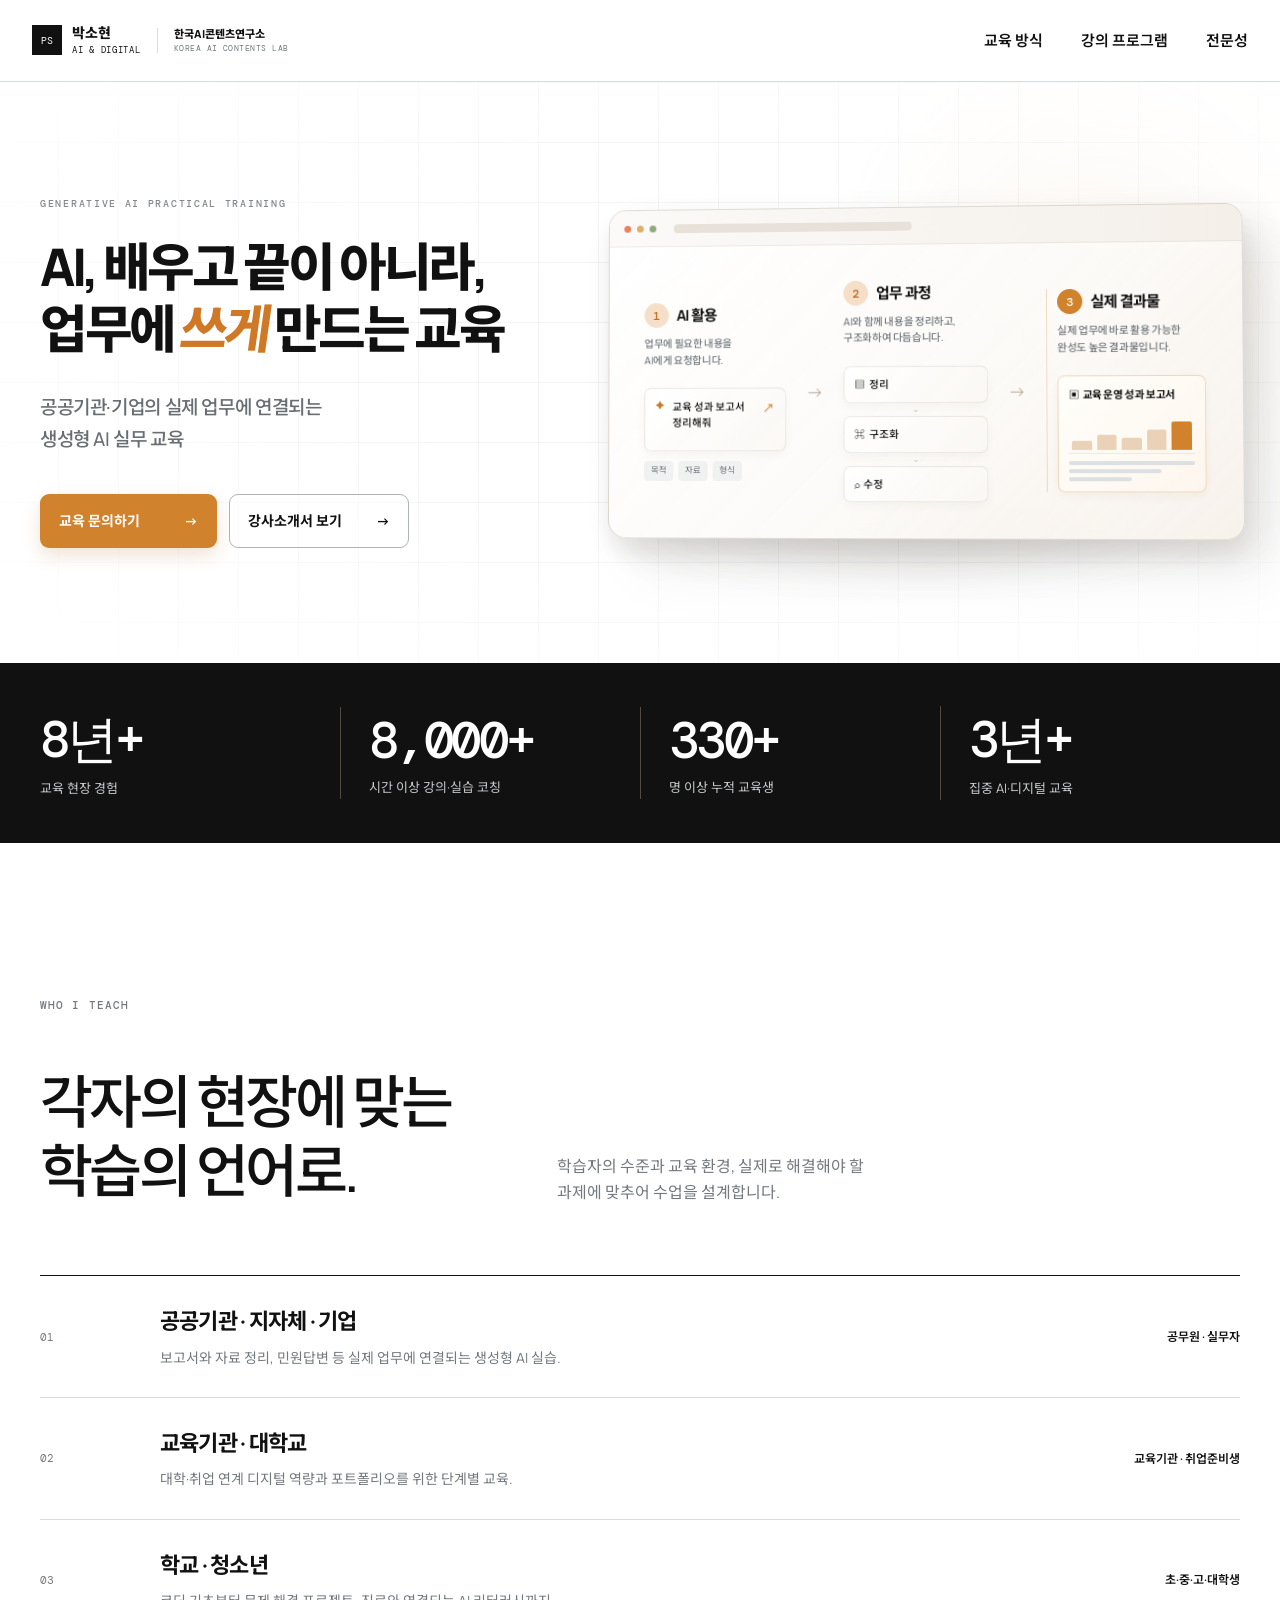
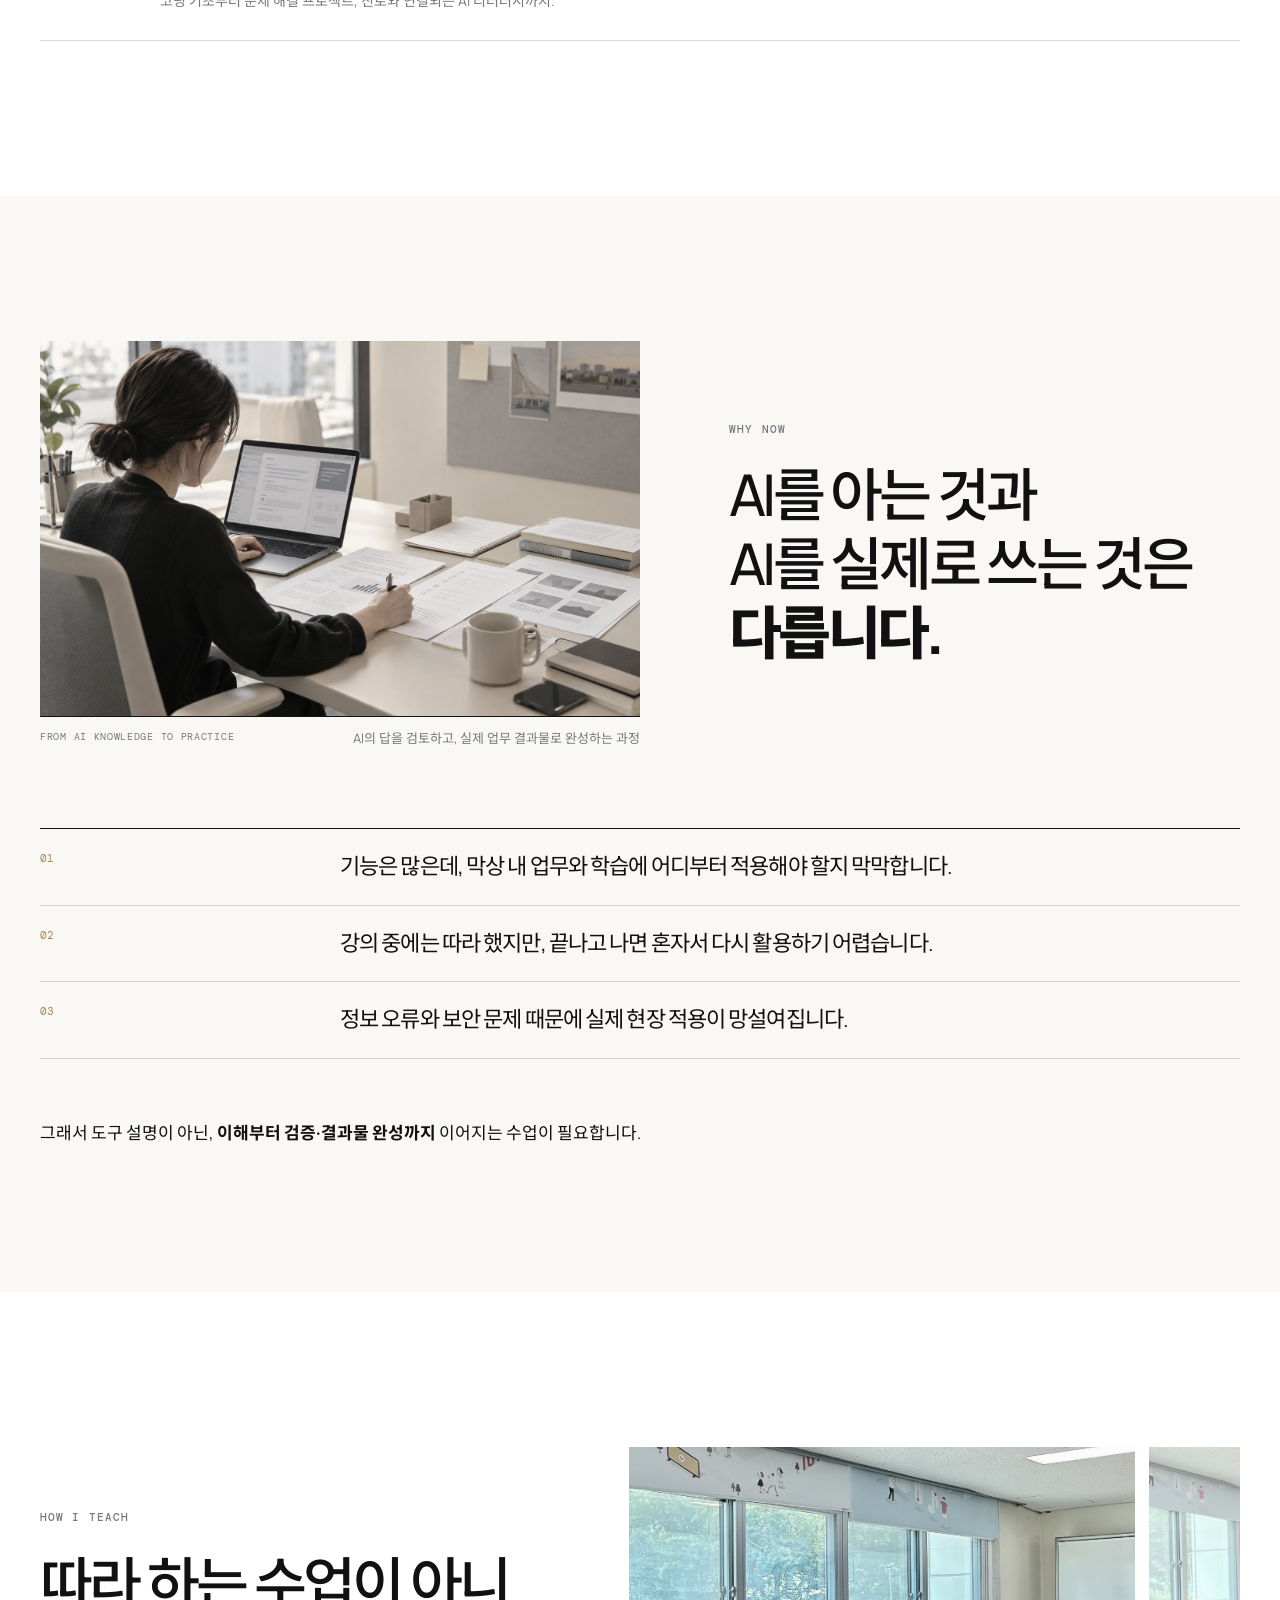
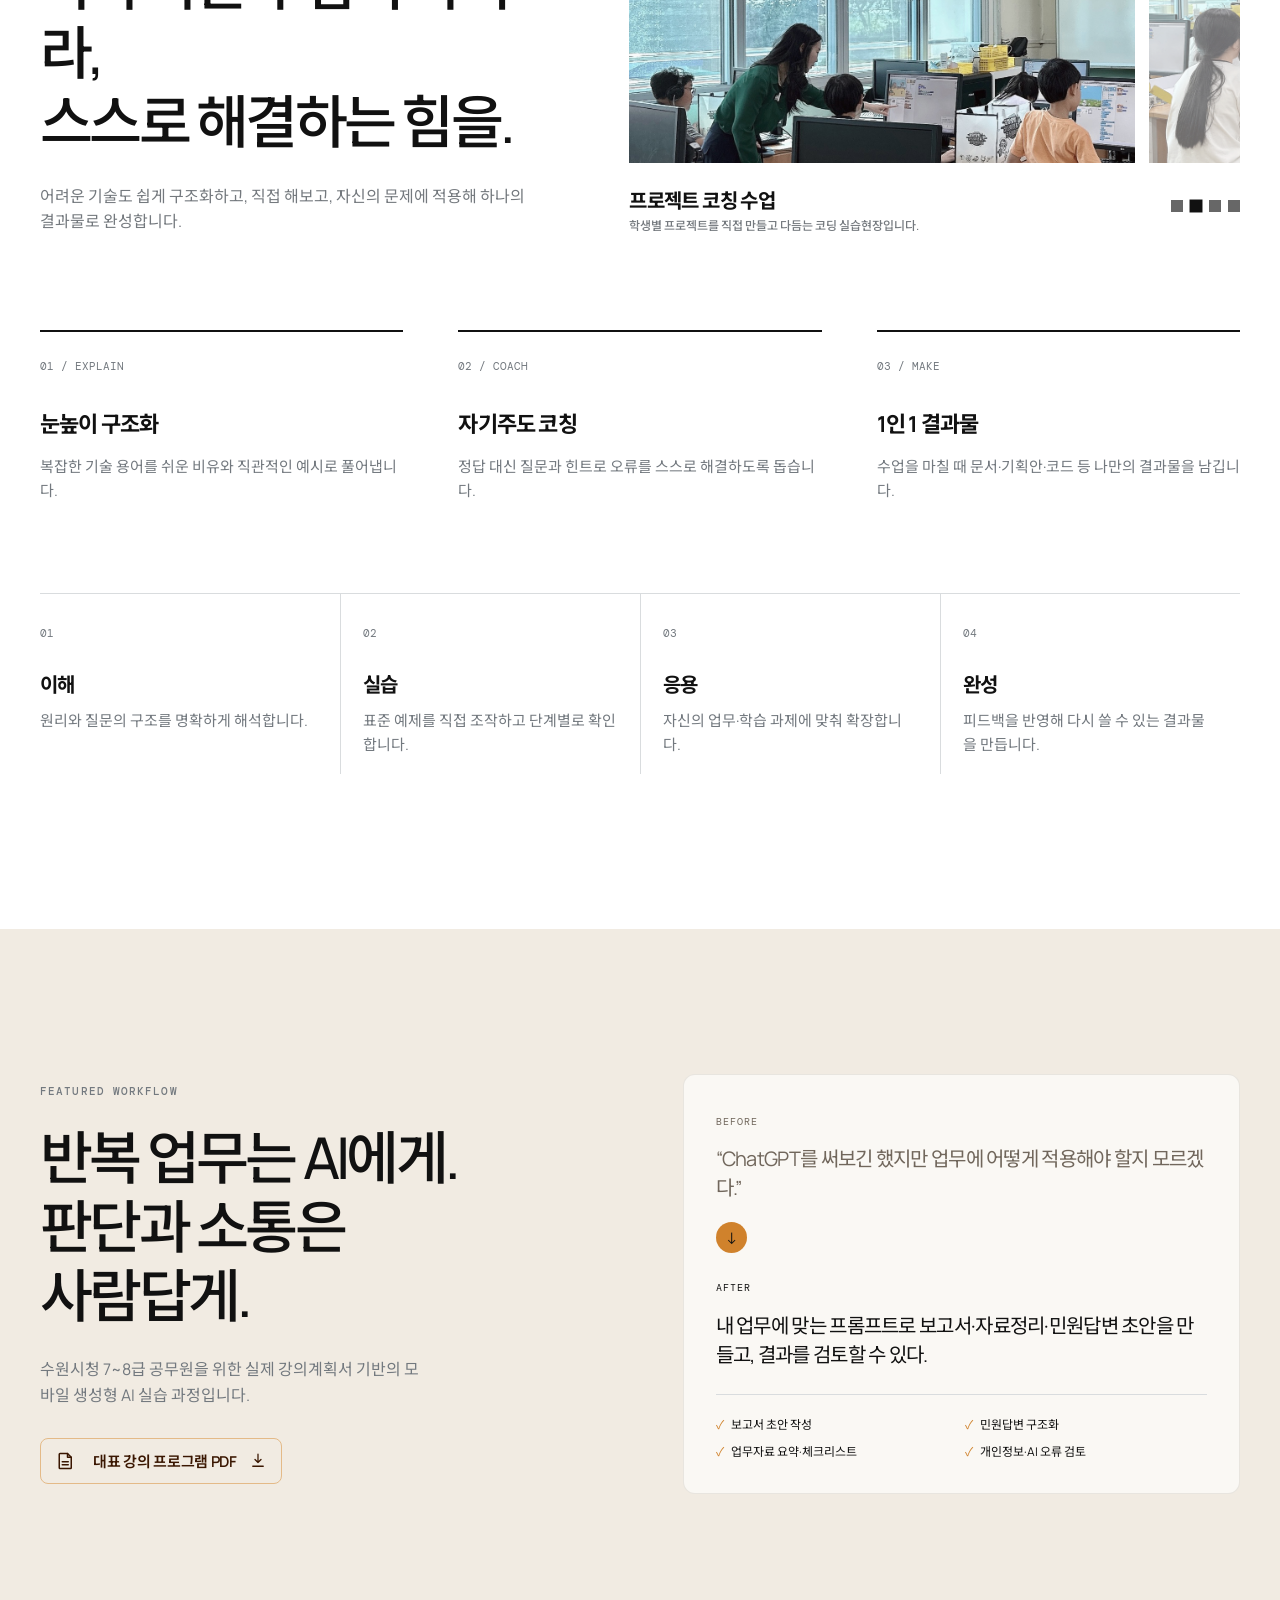
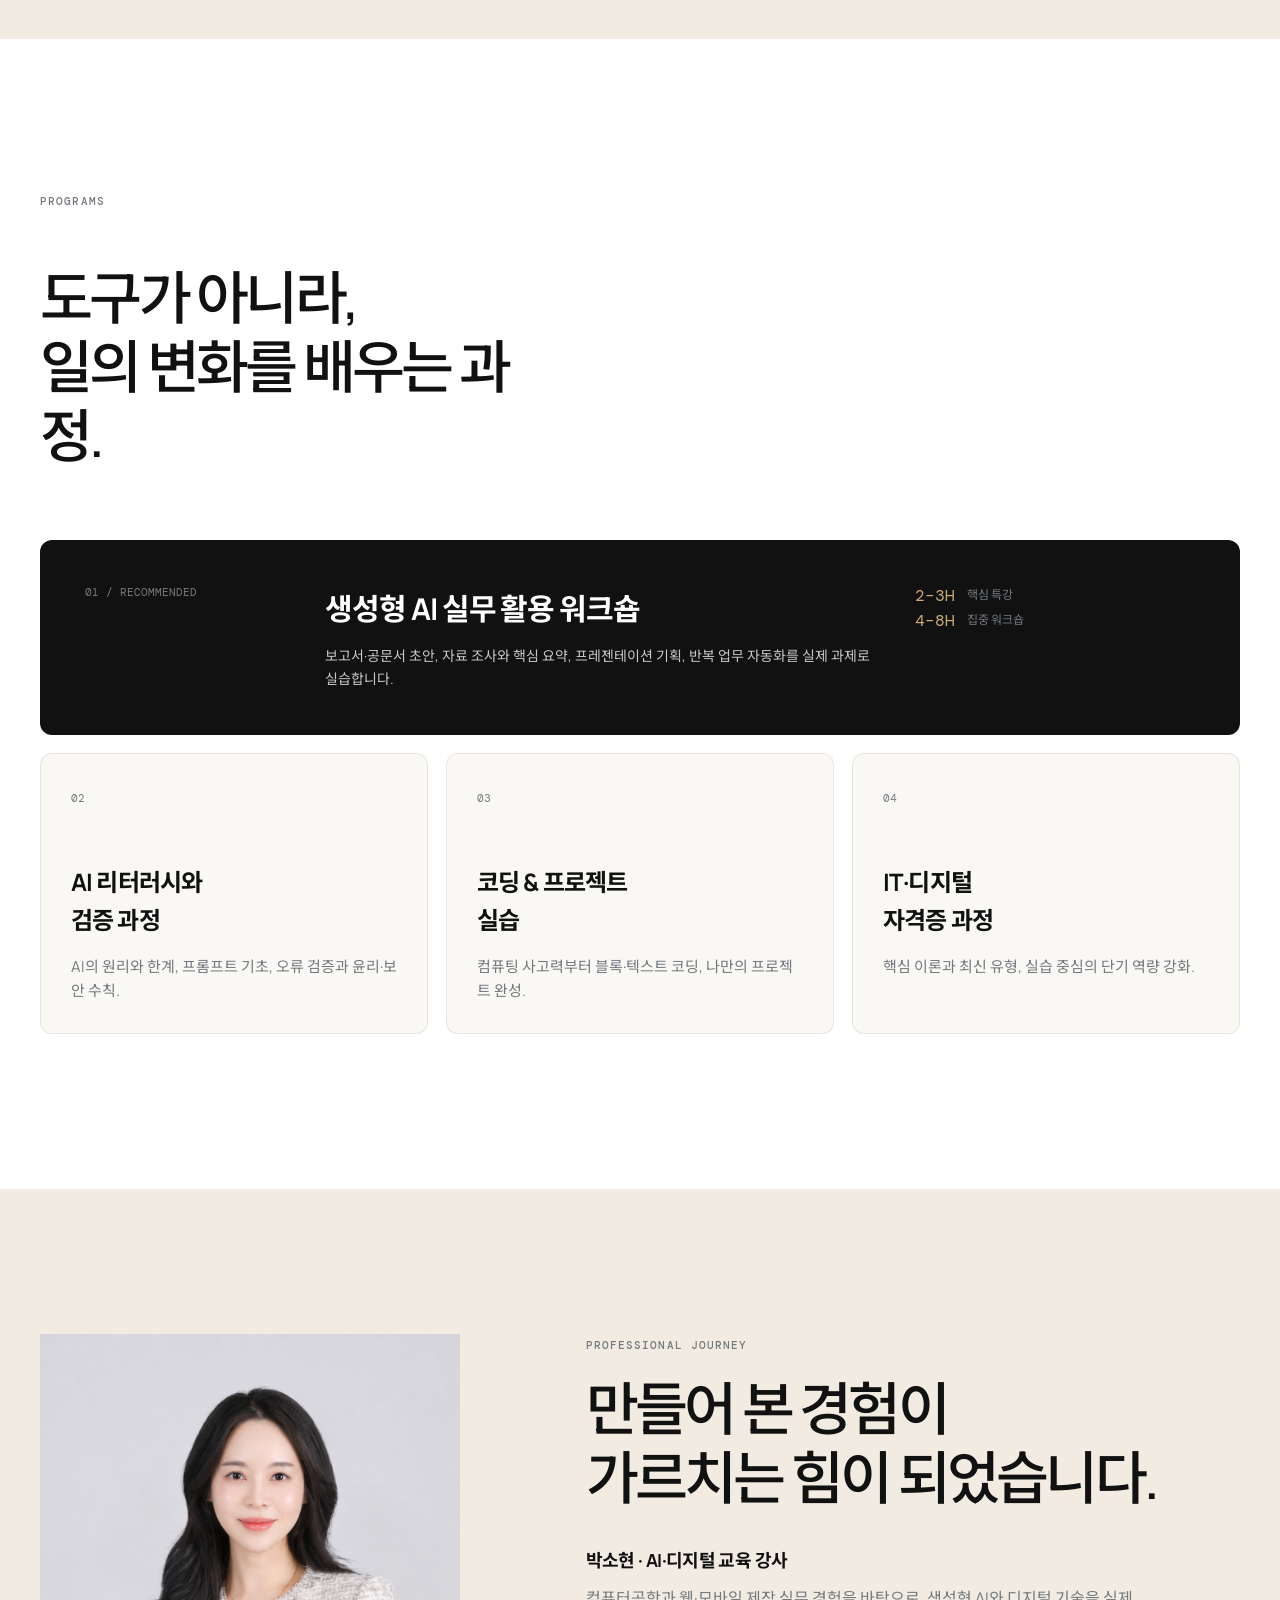
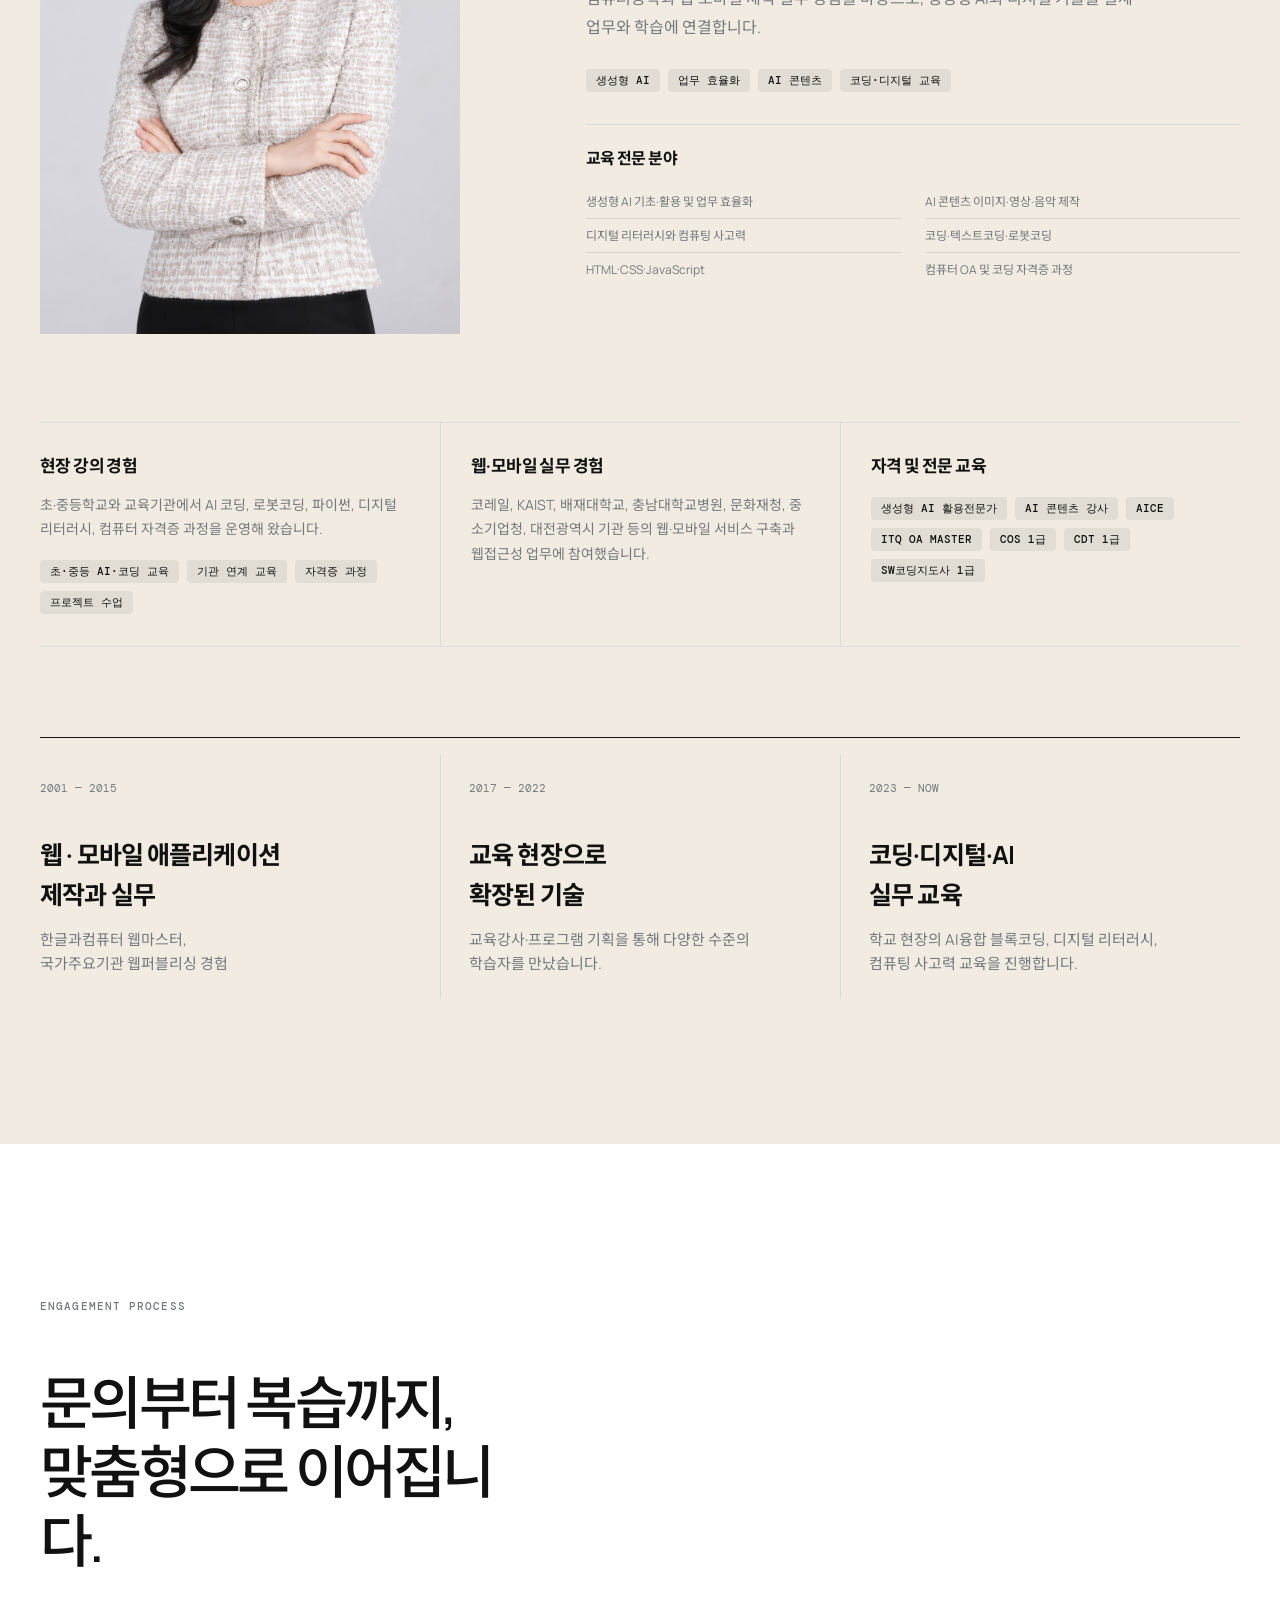
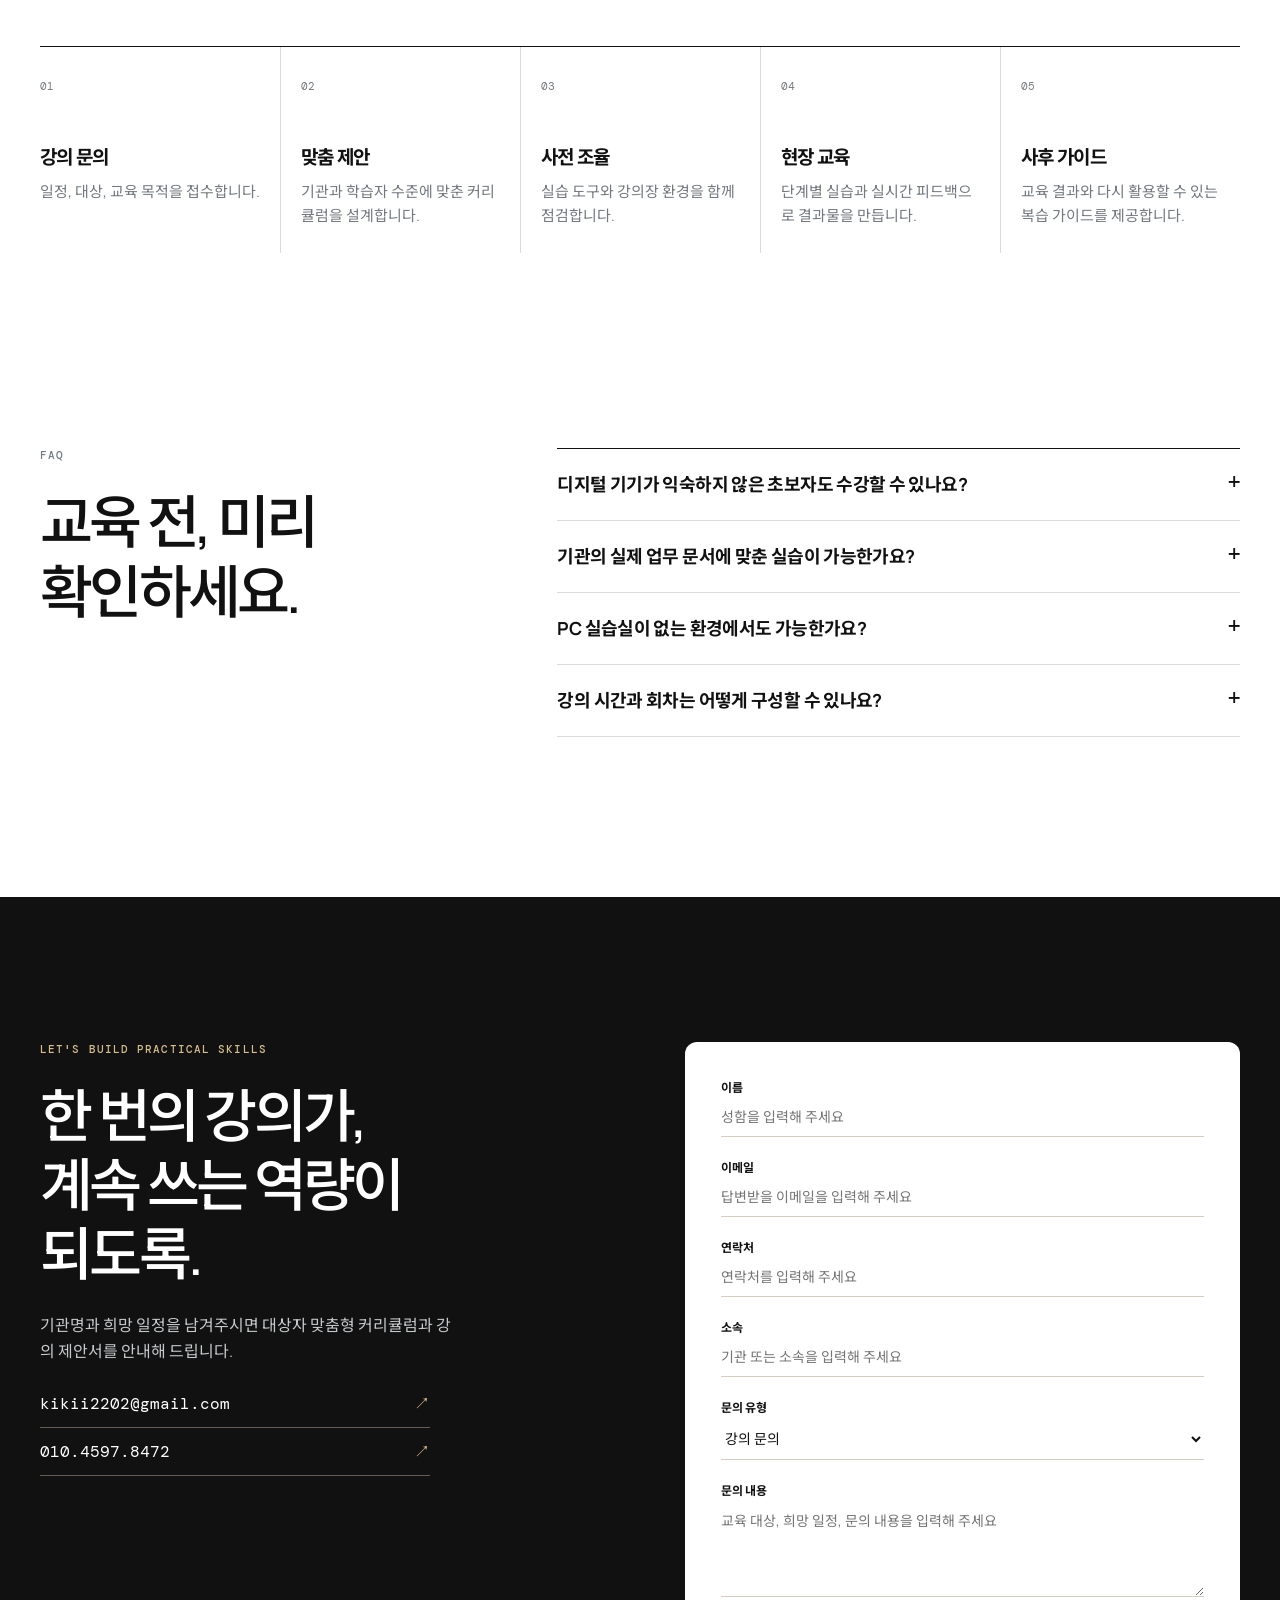
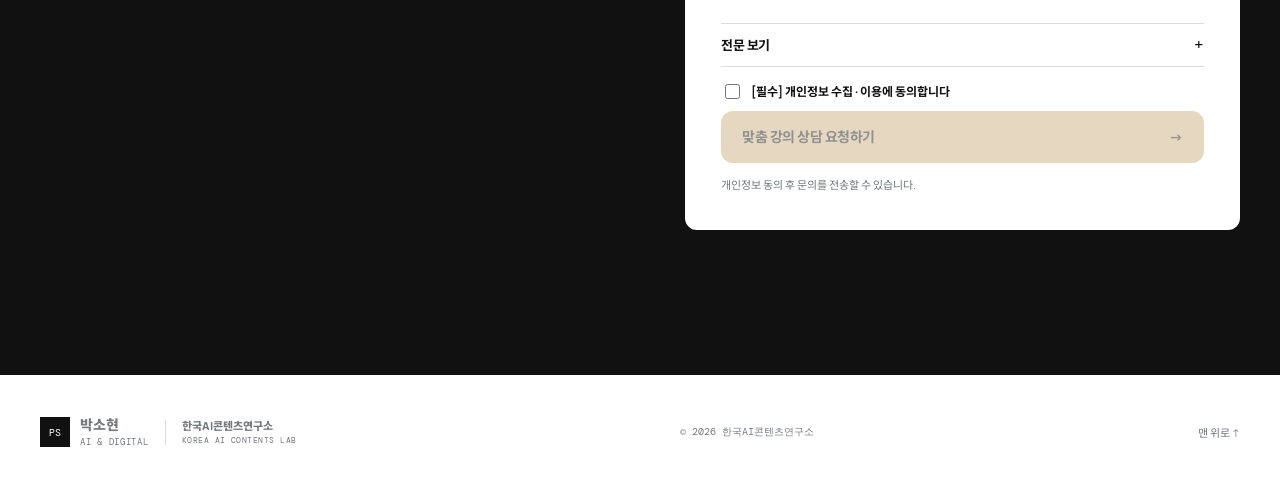
==== commit 37ee25f6: "Refresh professional journey section" ====
--- a/index.html
+++ b/index.html
@@ -16,7 +16,7 @@
     <link rel="preconnect" href="https://fonts.googleapis.com" />
     <link rel="preconnect" href="https://fonts.gstatic.com" crossorigin />
     <link href="https://fonts.googleapis.com/css2?family=DM+Mono:wght@400;500&family=Manrope:wght@400;500;600;700;800&family=Noto+Sans+KR:wght@400;500;600;700;800&display=swap" rel="stylesheet" />
-    <link rel="stylesheet" href="styles.css?v=classroom-carousel-7" />
+    <link rel="stylesheet" href="styles.css?v=journey-profile-1" />
     <script src="https://cdn.jsdelivr.net/npm/@emailjs/browser@4/dist/email.min.js"></script>
     <script>document.documentElement.classList.add("js");</script>
   </head>
@@ -39,7 +39,7 @@
           <p class="hero-modern-intro">공공기관·기업의 실제 업무에 연결되는<br />생성형 AI 실무 교육</p>
           <div class="hero-modern-actions">
             <a class="hero-cta hero-cta-primary" href="#inquiry">교육 문의하기 <span>→</span></a>
-            <a class="hero-cta hero-cta-secondary" href="#inquiry">강사소개서 보기 <span>→</span></a>
+            <a class="hero-cta hero-cta-secondary" href="/assets/instructor-profile.pdf" target="_blank" rel="noopener">강사소개서 보기 <span>→</span></a>
           </div>
         </div>
         <div class="hero-modern-visual reveal" aria-label="AI 활용부터 실제 결과물까지 이어지는 업무 흐름">
@@ -92,7 +92,7 @@
 
       <section class="section-shell programs" id="programs"><div class="section-heading reveal"><p class="eyebrow">PROGRAMS</p><h2>도구가 아니라,<br />일의 변화를 배우는 과정.</h2></div><div class="program-feature reveal"><span>01 / RECOMMENDED</span><div><h3>생성형 AI 실무 활용 워크숍</h3><p>보고서·공문서 초안, 자료 조사와 핵심 요약, 프레젠테이션 기획, 반복 업무 자동화를 실제 과제로 실습합니다.</p></div><div class="program-meta"><b>2–3H</b><span>핵심 특강</span><b>4–8H</b><span>집중 워크숍</span></div></div><div class="program-grid reveal"><article><span>02</span><h3>AI 리터러시와<br />검증 과정</h3><p>AI의 원리와 한계, 프롬프트 기초, 오류 검증과 윤리·보안 수칙.</p></article><article><span>03</span><h3>코딩 &amp; 프로젝트<br />실습</h3><p>컴퓨팅 사고력부터 블록·텍스트 코딩, 나만의 프로젝트 완성.</p></article><article><span>04</span><h3>IT·디지털<br />자격증 과정</h3><p>핵심 이론과 최신 유형, 실습 중심의 단기 역량 강화.</p></article></div></section>
 
-      <section class="journey" id="experience"><div class="section-shell"><div class="journey-heading reveal"><p class="eyebrow">PROFESSIONAL JOURNEY</p><h2>만들어 본 경험이<br />가르치는 힘이 되었습니다.</h2></div><div class="journey-path reveal"><article><span>2001 — 2015</span><h3>웹 · 모바일 애플리케이션<br />제작과 실무</h3><p>한글과컴퓨터 웹마스터,<br />국가주요기관 웹퍼블리싱 경험</p></article><article><span>2017 — 2022</span><h3>교육 현장으로<br />확장된 기술</h3><p>교육강사·프로그램 기획을 통해 다양한 수준의 학습자를 만났습니다.</p></article><article><span>2023 — NOW</span><h3>코딩·디지털·AI<br />실무 교육</h3><p>학교 현장의 AI융합 블록코딩, 디지털 리터러시, 컴퓨팅 사고력 교육을 진행합니다.</p></article></div><div class="credential-row reveal"><span>컴퓨터공학 전공</span><span>전자계산학 부전공</span><span>ITQ OA MASTER</span><span>COS 스크래치 1급</span><span>CDT 스크래치 1급</span><span>AICE</span><span>SW코딩지도사 1급</span></div></div></section>
+      <section class="journey" id="experience"><div class="section-shell"><div class="journey-profile reveal"><figure class="journey-profile-photo"><img src="assets/psh-profile.jpg" alt="박소현 강사 프로필 사진" /></figure><div class="journey-profile-copy"><p class="eyebrow">PROFESSIONAL JOURNEY</p><h2>만들어 본 경험이<br />가르치는 힘이 되었습니다.</h2><p class="journey-profile-name">박소현 · AI·디지털 교육 강사</p><p class="journey-profile-intro">컴퓨터공학과 웹·모바일 제작 실무 경험을 바탕으로, 생성형 AI와 디지털 기술을 실제 업무와 학습에 연결합니다.</p><div class="journey-profile-tags"><span>생성형 AI</span><span>업무 효율화</span><span>AI 콘텐츠</span><span>코딩·디지털 교육</span></div><div class="journey-expertise"><h3>교육 전문 분야</h3><div><span>생성형 AI 기초·활용 및 업무 효율화</span><span>AI 콘텐츠 이미지·영상·음악 제작</span><span>디지털 리터러시와 컴퓨팅 사고력</span><span>코딩·텍스트코딩·로봇코딩</span><span>HTML·CSS·JavaScript</span><span>컴퓨터 OA 및 코딩 자격증 과정</span></div></div></div></div><div class="journey-summary reveal"><article><h3>현장 강의 경험</h3><p>초·중등학교와 교육기관에서 AI 코딩, 로봇코딩, 파이썬, 디지털 리터러시, 컴퓨터 자격증 과정을 운영해 왔습니다.</p><div class="journey-profile-tags"><span>초·중등 AI·코딩 교육</span><span>기관 연계 교육</span><span>자격증 과정</span><span>프로젝트 수업</span></div></article><article><h3>웹·모바일 실무 경험</h3><p>코레일, KAIST, 배재대학교, 충남대학교병원, 문화재청, 중소기업청, 대전광역시 기관 등의 웹·모바일 서비스 구축과 웹접근성 업무에 참여했습니다.</p></article><article><h3>자격 및 전문 교육</h3><div class="journey-profile-tags"><span>생성형 AI 활용전문가</span><span>AI 콘텐츠 강사</span><span>AICE</span><span>ITQ OA MASTER</span><span>COS 1급</span><span>CDT 1급</span><span>SW코딩지도사 1급</span></div></article></div><div class="journey-path reveal"><article><span>2001 — 2015</span><h3>웹 · 모바일 애플리케이션<br />제작과 실무</h3><p>한글과컴퓨터 웹마스터,<br />국가주요기관 웹퍼블리싱 경험</p></article><article><span>2017 — 2022</span><h3>교육 현장으로<br />확장된 기술</h3><p>교육강사·프로그램 기획을 통해 다양한 수준의 학습자를 만났습니다.</p></article><article><span>2023 — NOW</span><h3>코딩·디지털·AI<br />실무 교육</h3><p>학교 현장의 AI융합 블록코딩, 디지털 리터러시, 컴퓨팅 사고력 교육을 진행합니다.</p></article></div></div></section>
 
       <section class="section-shell process"><div class="section-heading reveal"><p class="eyebrow">ENGAGEMENT PROCESS</p><h2>문의부터 복습까지,<br />맞춤형으로 이어집니다.</h2></div><ol class="process-list reveal"><li><b>01</b><div><h3>강의 문의</h3><p>일정, 대상, 교육 목적을 접수합니다.</p></div></li><li><b>02</b><div><h3>맞춤 제안</h3><p>기관과 학습자 수준에 맞춘 커리큘럼을 설계합니다.</p></div></li><li><b>03</b><div><h3>사전 조율</h3><p>실습 도구와 강의장 환경을 함께 점검합니다.</p></div></li><li><b>04</b><div><h3>현장 교육</h3><p>단계별 실습과 실시간 피드백으로 결과물을 만듭니다.</p></div></li><li><b>05</b><div><h3>사후 가이드</h3><p>교육 결과와 다시 활용할 수 있는 복습 가이드를 제공합니다.</p></div></li></ol></section>
 
@@ -100,7 +100,7 @@
 
       <section class="inquiry" id="inquiry"><div class="section-shell inquiry-layout"><div class="inquiry-copy reveal"><p class="eyebrow">LET'S BUILD PRACTICAL SKILLS</p><h2>한 번의 강의가,<br />계속 쓰는 역량이<br />되도록.</h2><p>기관명과 희망 일정을 남겨주시면 대상자 맞춤형 커리큘럼과 강의 제안서를 안내해 드립니다.</p><a class="inquiry-contact" href="mailto:kikii2202@gmail.com">kikii2202@gmail.com <span>↗</span></a><a class="inquiry-contact" href="tel:01045978472">010.4597.8472 <span>↗</span></a></div><form class="inquiry-form reveal" novalidate><label>이름<input required name="from_name" type="text" autocomplete="name" placeholder="성함을 입력해 주세요" /></label><label>이메일<input required name="from_email" type="email" autocomplete="email" placeholder="답변받을 이메일을 입력해 주세요" /></label><label>연락처<input name="phone" type="tel" autocomplete="tel" placeholder="연락처를 입력해 주세요" /></label><label>소속<input name="company" type="text" autocomplete="organization" placeholder="기관 또는 소속을 입력해 주세요" /></label><label>문의 유형<select name="inquiry_type"><option value="강의 문의">강의 문의</option><option value="기업 교육">기업 교육</option><option value="소상공인 AI 교육">소상공인 AI 교육</option><option value="기타">기타</option></select></label><label>문의 내용<textarea required name="message" rows="4" placeholder="교육 대상, 희망 일정, 문의 내용을 입력해 주세요"></textarea></label><input type="hidden" name="to_email" value="kikii2202@gmail.com" /><input type="hidden" name="reply_to" value="" /><input type="hidden" name="submitted_at" value="" /><input type="hidden" name="page_url" value="" /><input type="hidden" name="agreed_at" value="" /><details class="privacy-notice"><summary>전문 보기 <span>+</span></summary><table><tbody><tr><th>수집 항목</th><td>이름, 이메일, 연락처, 소속</td></tr><tr><th>수집 · 이용 목적</th><td>문의 접수 및 답변 회신</td></tr><tr><th>보유 · 이용 기간</th><td>문의 처리 완료 후 1년 뒤 파기</td></tr><tr><th>동의 거부 권리</th><td>거부할 수 있으나 거부 시 문의 접수가 불가합니다</td></tr></tbody></table></details><label class="privacy-consent"><input required name="privacy_agreed" type="checkbox" value="동의" /><span>[필수] 개인정보 수집 · 이용에 동의합니다</span></label><p class="privacy-error" role="alert" hidden>개인정보 수집 · 이용에 동의해 주세요.</p><span class="submit-wrap"><button class="button button-light" type="submit" disabled>맞춤 강의 상담 요청하기 <span>→</span></button></span><p class="form-note" role="status" aria-live="polite">개인정보 동의 후 문의를 전송할 수 있습니다.</p></form></div></section>
     </main>
-    <footer class="site-footer section-shell"><a class="lab-identity" href="https://hanconyeon.com/" target="_blank" rel="noopener"><img src="https://ai-homepage-prompt.vercel.app/logo.png" alt="한국AI콘텐츠연구소" onerror="this.hidden=true" /><span><strong>한국AI콘텐츠연구소</strong><em>KOREA AI CONTENTS LAB</em></span></a><p>© 2026 한국AI콘텐츠연구소</p><a href="#top">맨 위로 ↑</a></footer>
+    <footer class="site-footer section-shell"><div class="footer-brand-group"><a class="brand" href="#top" aria-label="박소현 강사 홈페이지 처음으로"><span class="brand-mark">PS</span><span>박소현 <em>AI &amp; DIGITAL</em></span></a><a class="lab-identity" href="https://hanconyeon.com/" target="_blank" rel="noopener" aria-label="한국AI콘텐츠연구소 새 탭에서 열기"><img src="https://ai-homepage-prompt.vercel.app/logo.png" alt="한국AI콘텐츠연구소" onerror="this.hidden=true" /><span><strong>한국AI콘텐츠연구소</strong><em>KOREA AI CONTENTS LAB</em></span></a></div><p>© 2026 한국AI콘텐츠연구소</p><a href="#top">맨 위로 ↑</a></footer>
     <script src="app.js?classroom-carousel=5"></script>
   </body>
 </html>
--- a/styles.css
+++ b/styles.css
@@ -993,3 +993,8 @@
     font-size: 15px;
   }
 }
+
+/* Professional journey profile and credentials. */
+.journey-profile{display:grid!important;grid-template-columns:38% minmax(0,1fr)!important;gap:clamp(42px,7vw,100px);align-items:start;margin-bottom:88px}.journey-profile-photo{margin:0;width:100%!important;max-width:420px;aspect-ratio:7/10!important;height:auto!important;overflow:hidden;background:#dedde0}.journey-profile-photo img{width:100%;height:100%;display:block;object-fit:cover;object-position:center top}.journey-profile-copy{padding-top:4px}.journey-profile-copy .eyebrow{margin-bottom:22px}.journey-profile-copy h2{margin:0}.journey-profile-name{margin:34px 0 9px;font-size:18px;font-weight:700;letter-spacing:-.035em}.journey-profile-intro{max-width:560px;margin:0;color:var(--muted);font-size:16px;line-height:1.85}.journey-profile-tags{display:flex;flex-wrap:wrap;gap:8px;margin-top:26px}.journey-profile-tags span{padding:5px 10px;border-radius:4px;background:rgba(45,49,53,.08);font:500 11px/1.2 var(--mono);color:var(--ink)}.journey-expertise{margin-top:32px;padding-top:21px;border-top:1px solid var(--line)}.journey-expertise h3{font-size:16px;margin:0 0 13px}.journey-expertise>div{display:grid;grid-template-columns:repeat(2,minmax(0,1fr));column-gap:24px}.journey-expertise span{display:block;padding:8px 0;border-top:1px solid rgba(45,49,53,.12);font-size:12px;line-height:1.45;color:var(--muted)}.journey-expertise span:nth-child(-n+2){border-top:0}.journey-summary{display:grid;grid-template-columns:repeat(3,1fr);gap:0;border-top:1px solid var(--line);margin-bottom:90px}.journey-summary article{padding:29px 36px 32px 0;border-bottom:1px solid var(--line)}.journey-summary article:nth-child(even),.journey-summary article:nth-child(3){padding-left:30px;border-left:1px solid var(--line)}.journey-summary h3{font-size:17px;margin:0 0 14px}.journey-summary p{font-size:14px;line-height:1.75;color:var(--muted);margin:0}.journey-summary .journey-profile-tags{margin-top:18px}.journey .journey-path{border-top:1px solid var(--ink);padding-top:16px}.journey .journey-path article:first-child{padding-left:0}
+.footer-brand-group{display:flex;align-items:center;gap:16px}.footer-brand-group .brand{font-size:14px;font-weight:800;display:flex;align-items:center;gap:10px;line-height:1.1}.footer-brand-group .brand-mark{width:30px;height:30px;display:grid;place-items:center;background:var(--ink);color:#fff;font:10px var(--mono)}.footer-brand-group .brand em{display:block;margin-top:4px;font:400 9px var(--mono);font-style:normal;letter-spacing:.08em}.footer-brand-group .lab-identity{padding:0 0 0 16px;border-left:1px solid var(--line);border-radius:0}.footer-brand-group .lab-identity img{height:20px}.footer-brand-group .lab-identity strong{font-size:11px}.footer-brand-group .lab-identity em{font-size:8px}
+@media(max-width:780px){.journey-expertise>div{grid-template-columns:1fr}.journey-expertise span:nth-child(2){border-top:1px solid rgba(45,49,53,.12)}.journey-summary{grid-template-columns:1fr}.journey-summary article,.journey-summary article:nth-child(even),.journey-summary article:nth-child(3){padding:24px 0;border-left:0}.site-footer{grid-template-columns:1fr auto}.footer-brand-group{gap:10px}.footer-brand-group .brand{gap:8px;font-size:12px}.footer-brand-group .brand-mark{width:28px;height:28px;font-size:9px}.footer-brand-group .brand em{font-size:8px;margin-top:3px}.footer-brand-group .lab-identity{padding-left:10px}.footer-brand-group .lab-identity img{height:18px}.footer-brand-group .lab-identity strong{font-size:10px}.footer-brand-group .lab-identity em{display:none}}
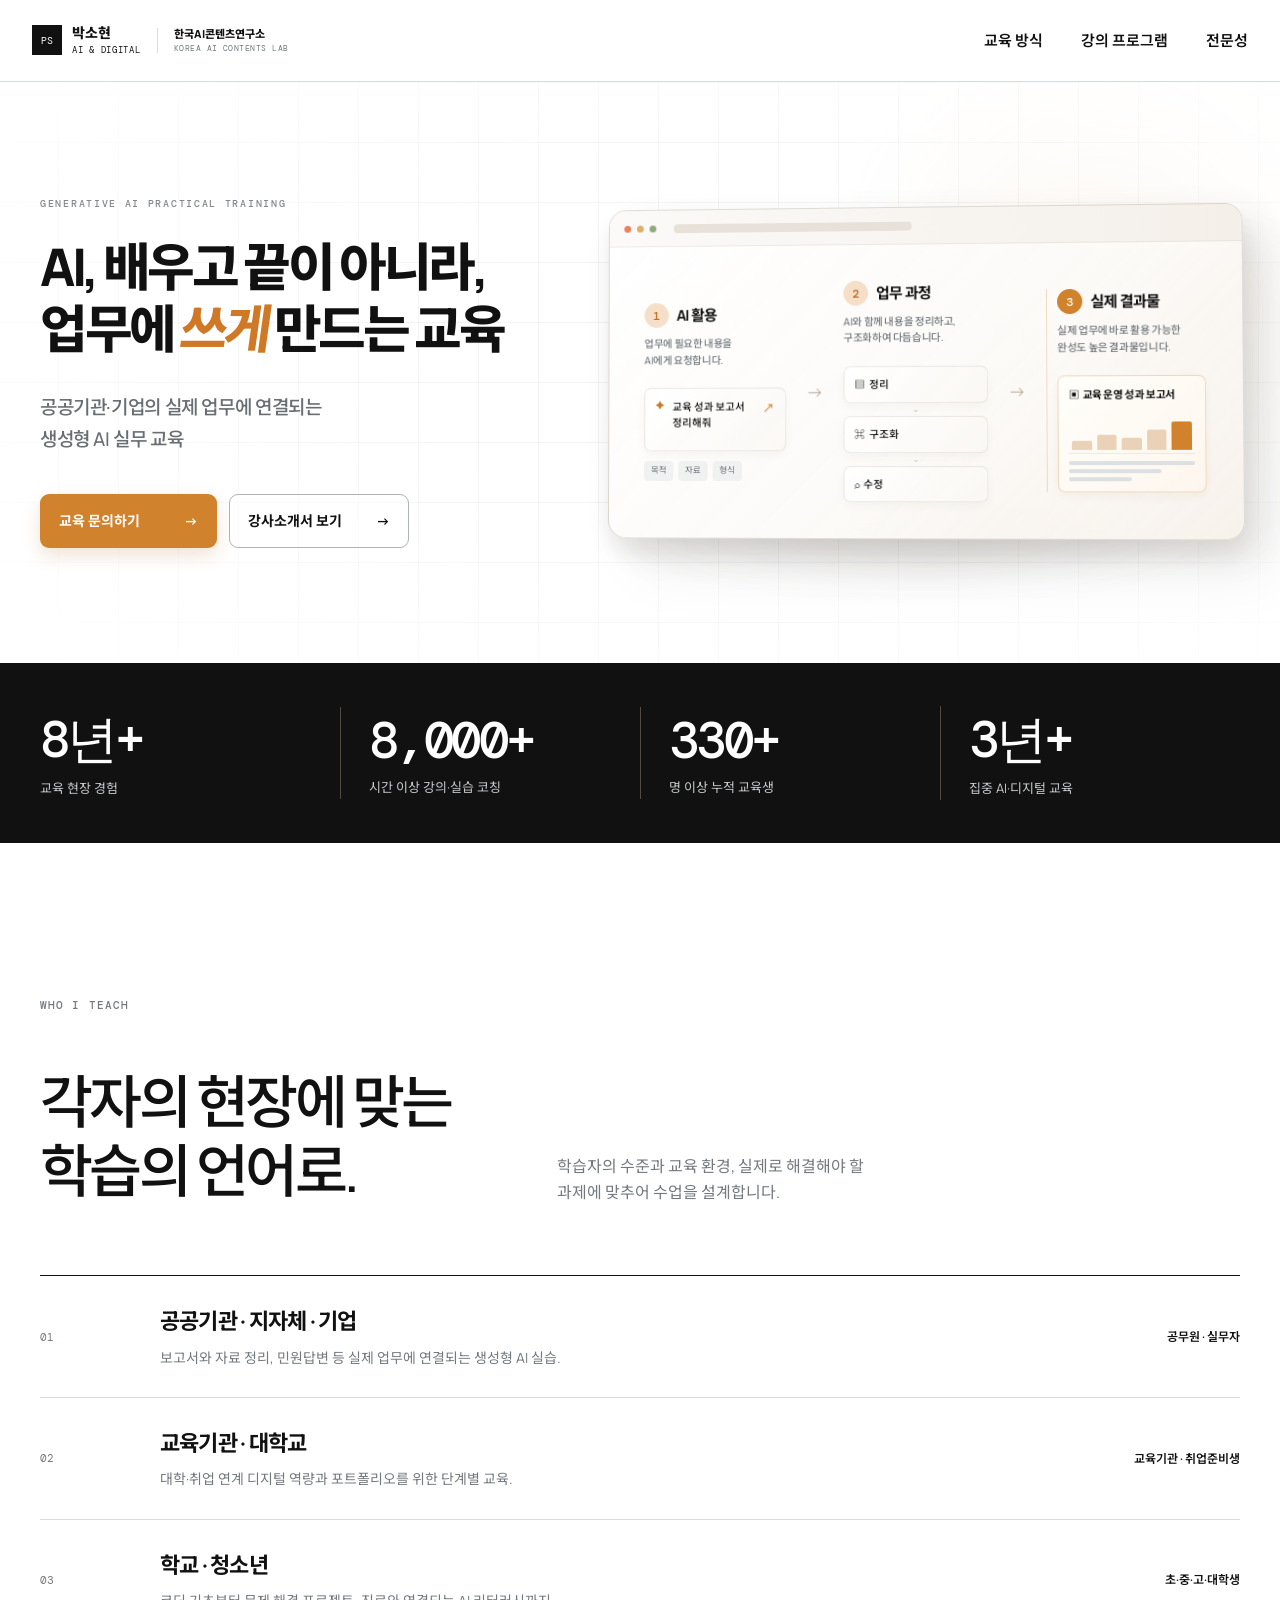
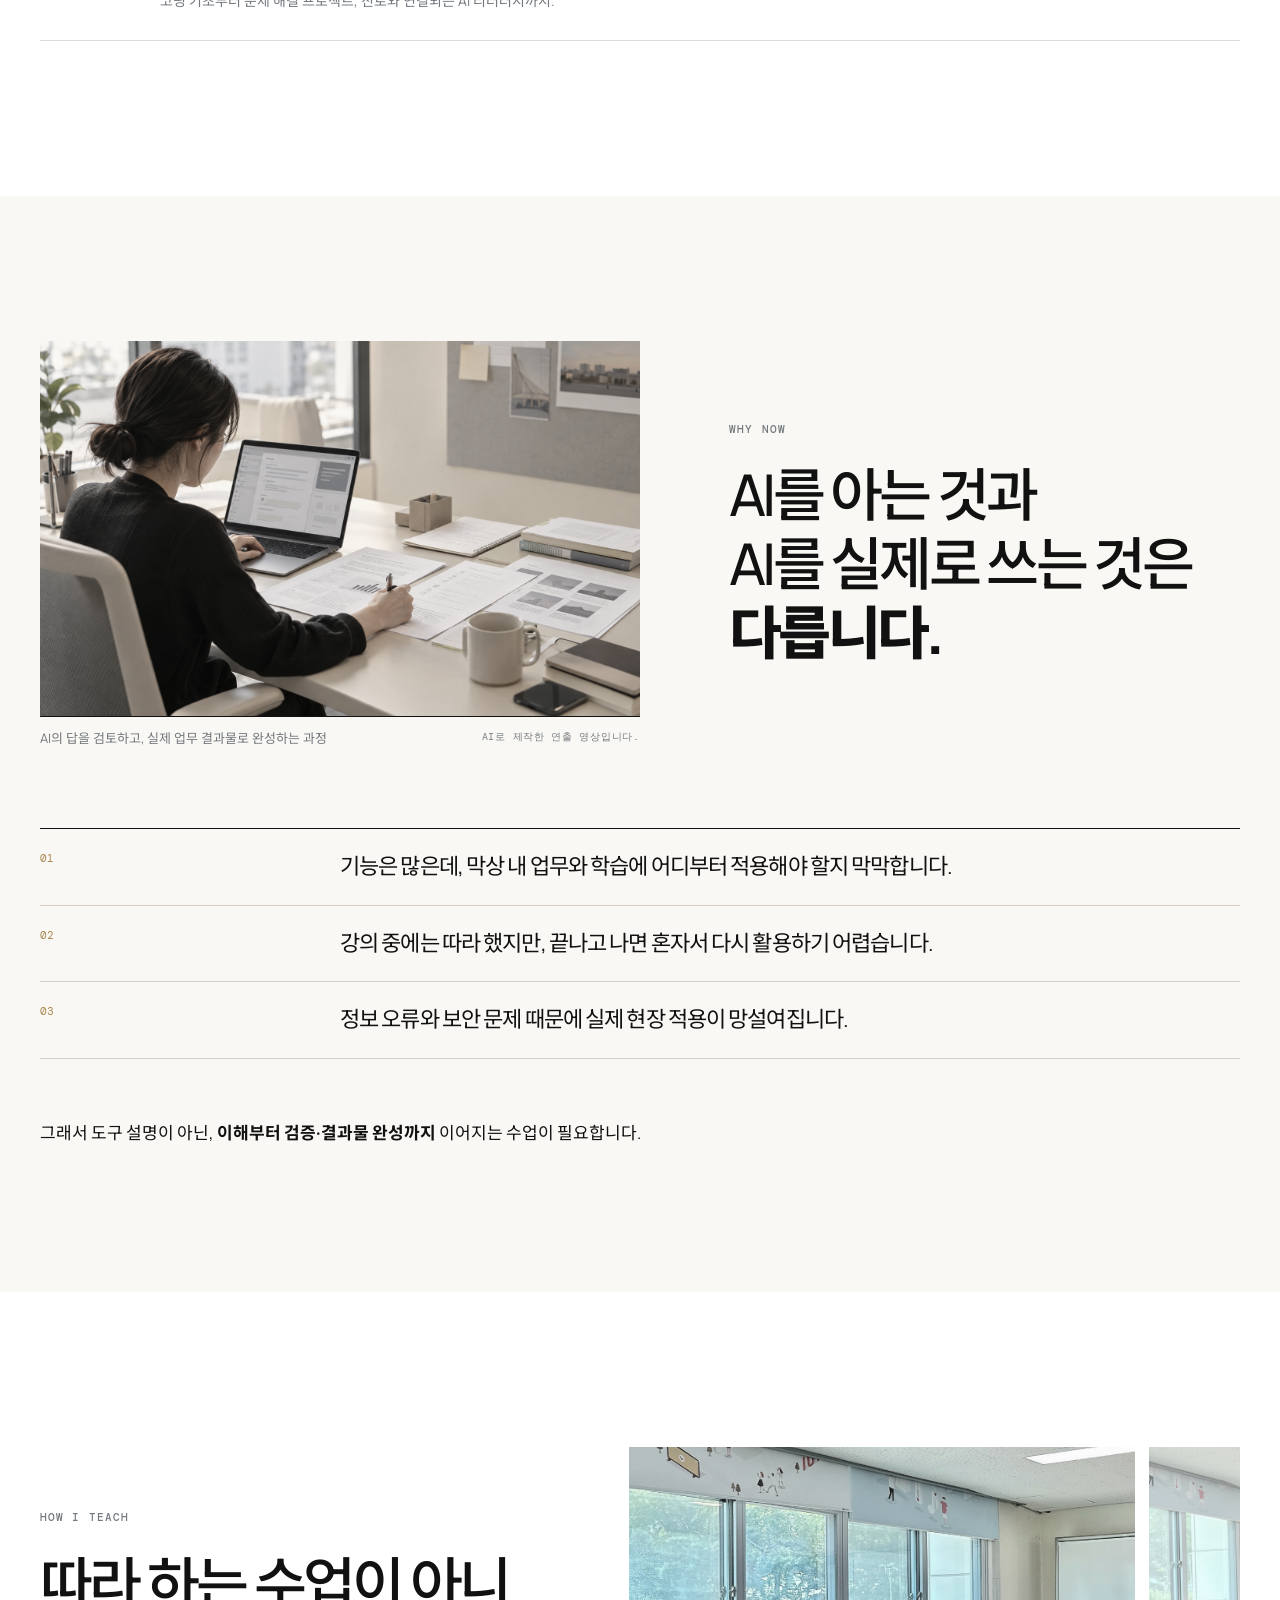
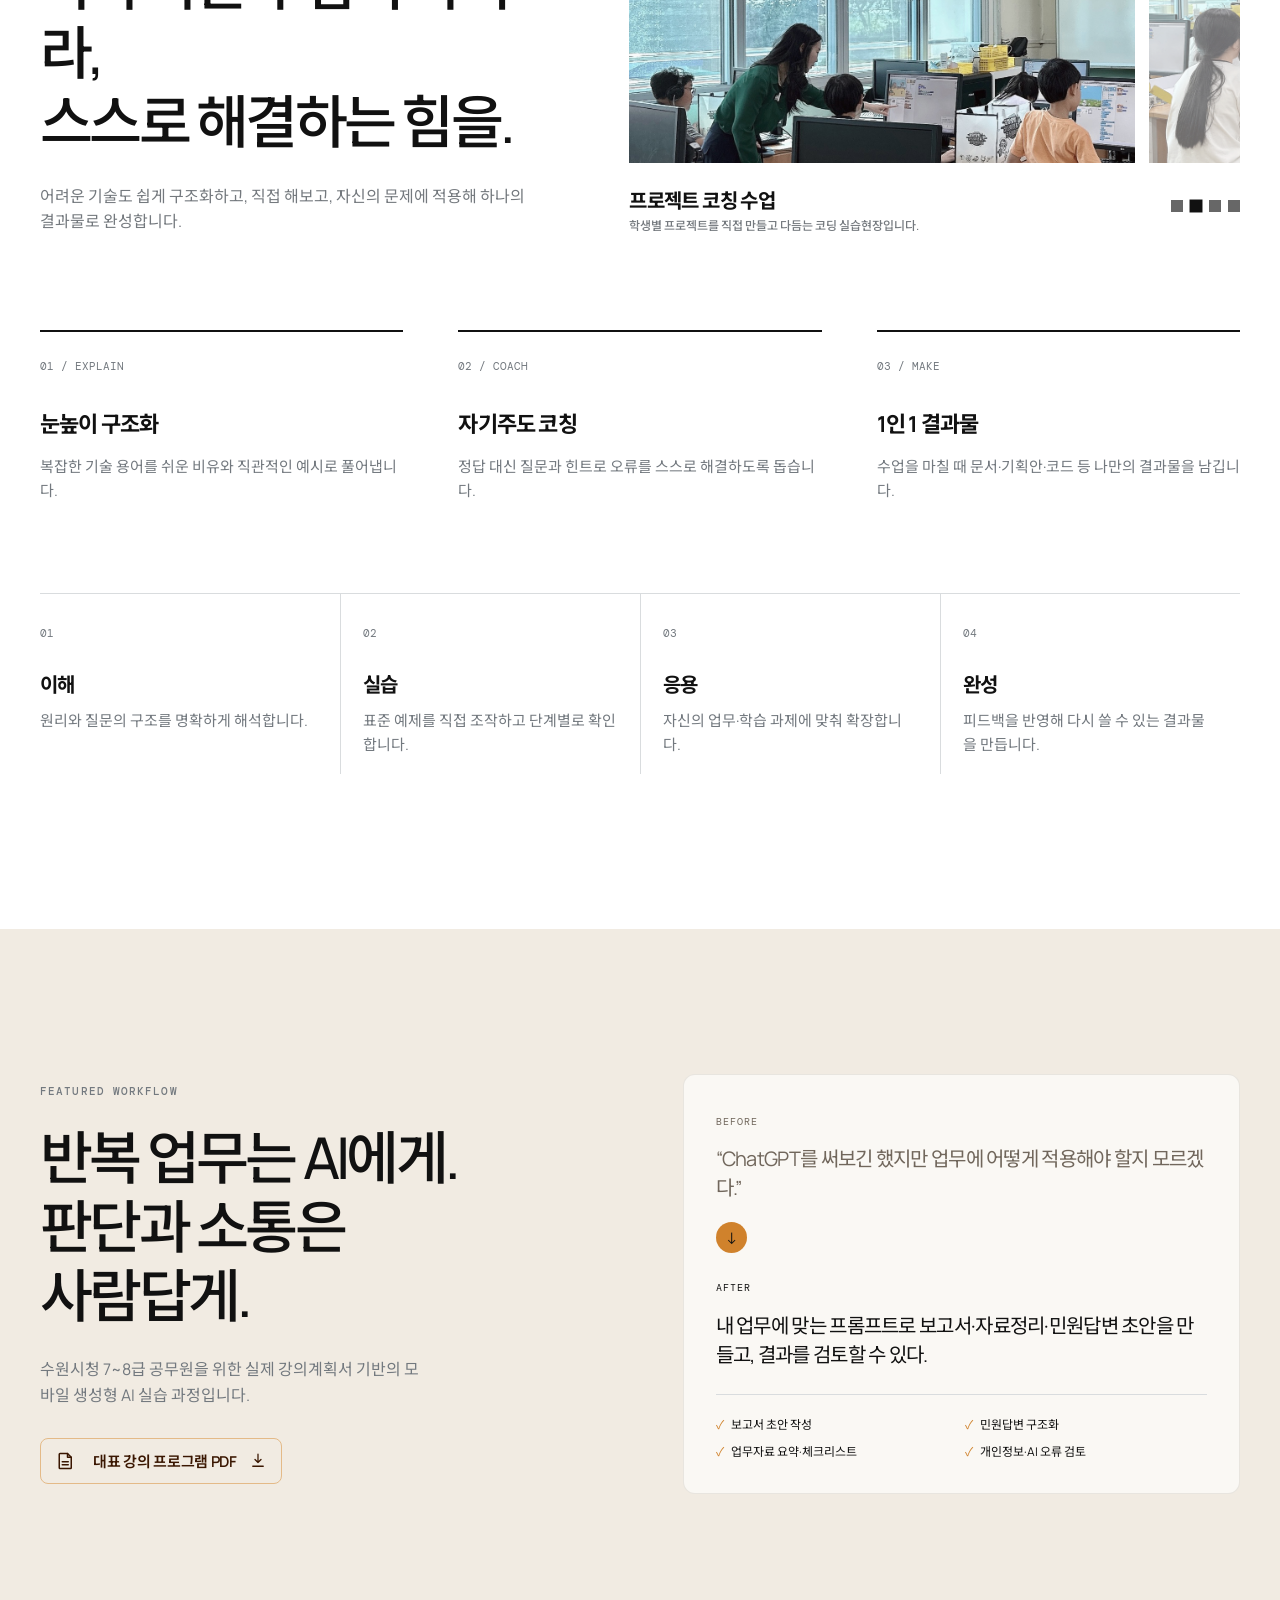
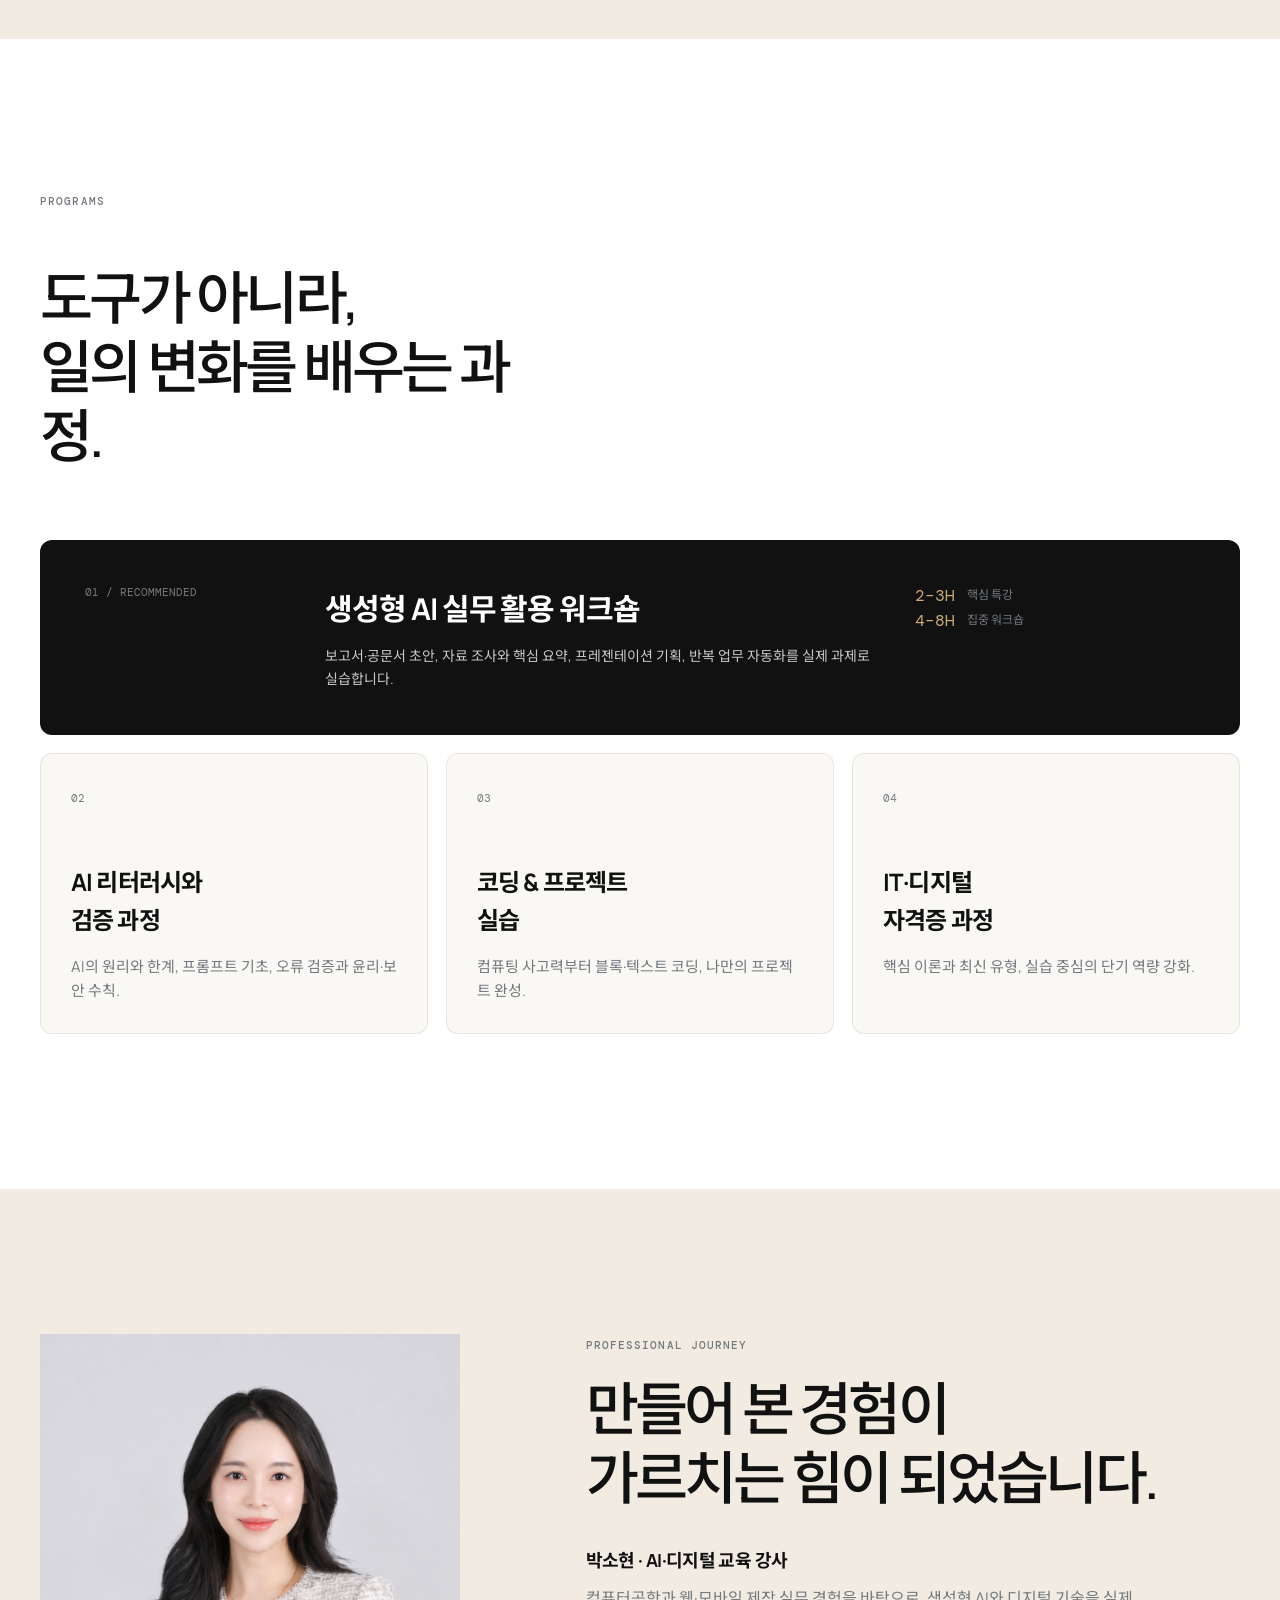
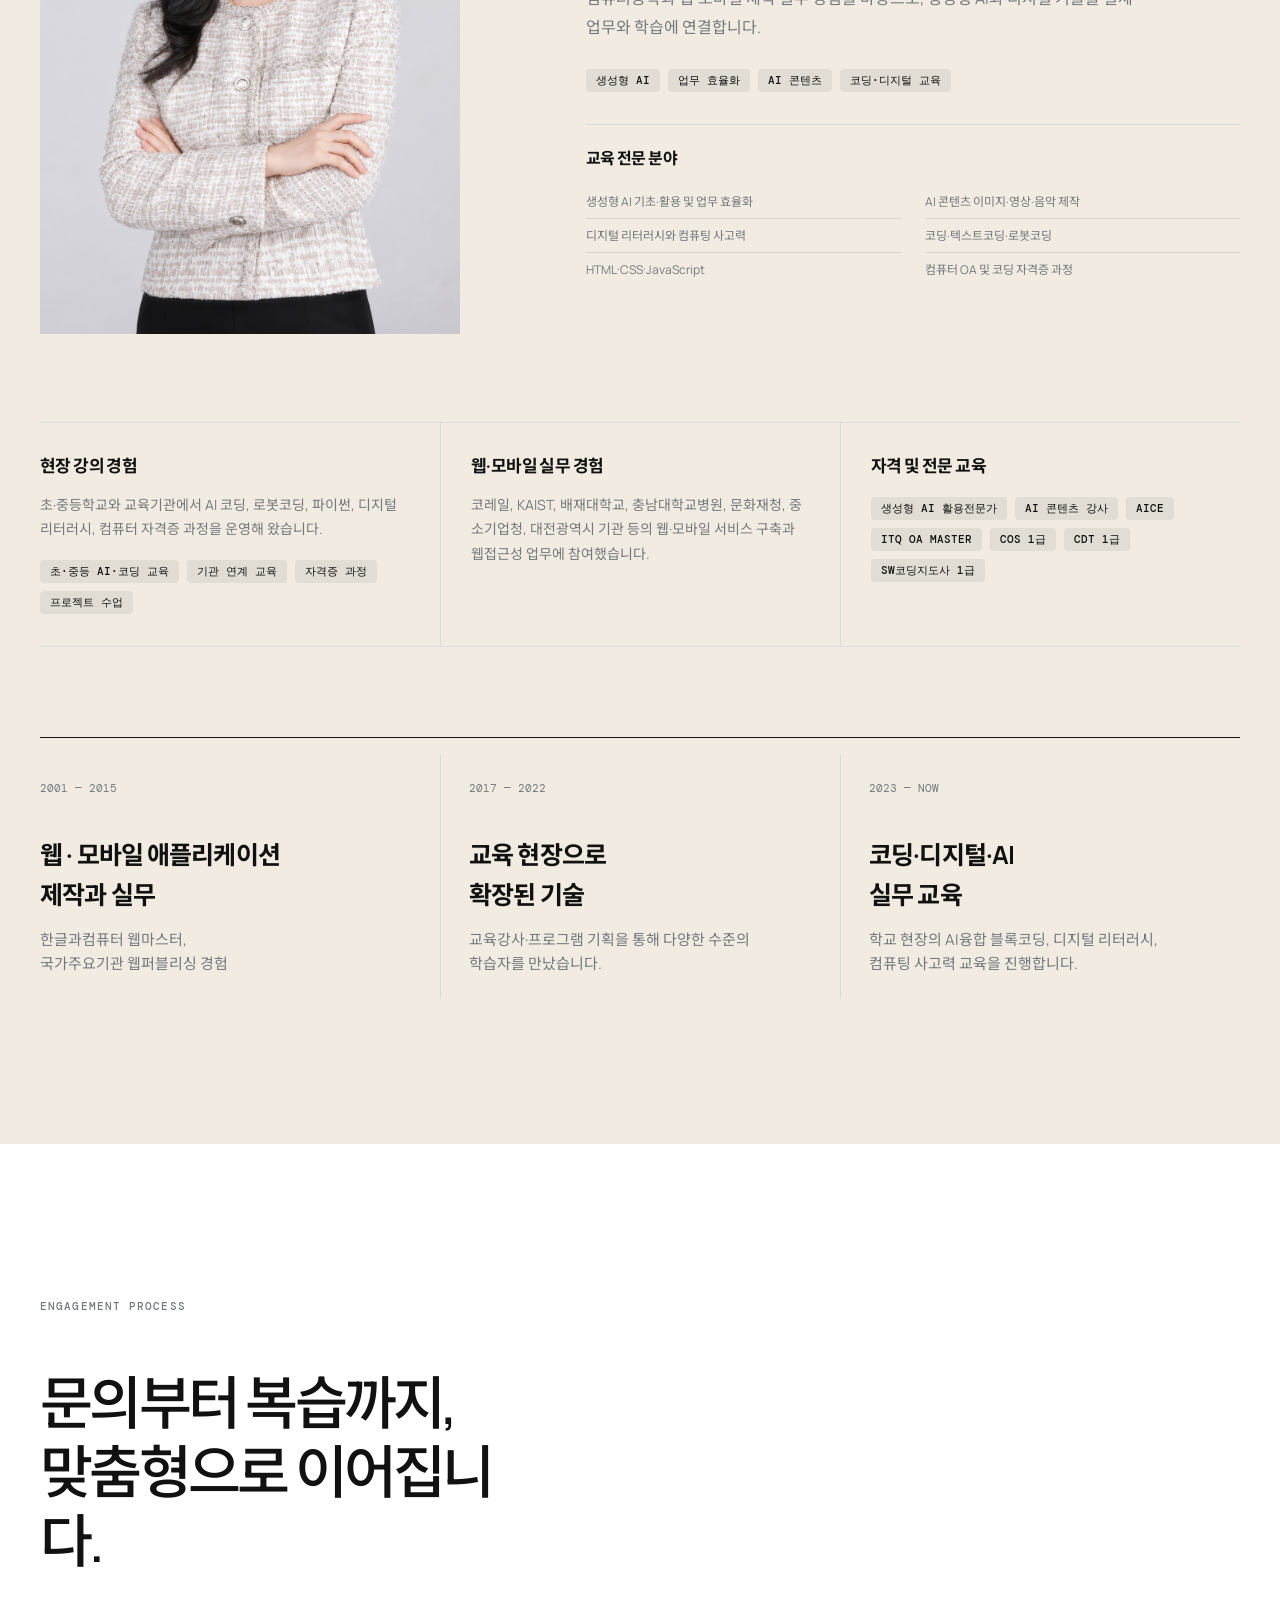
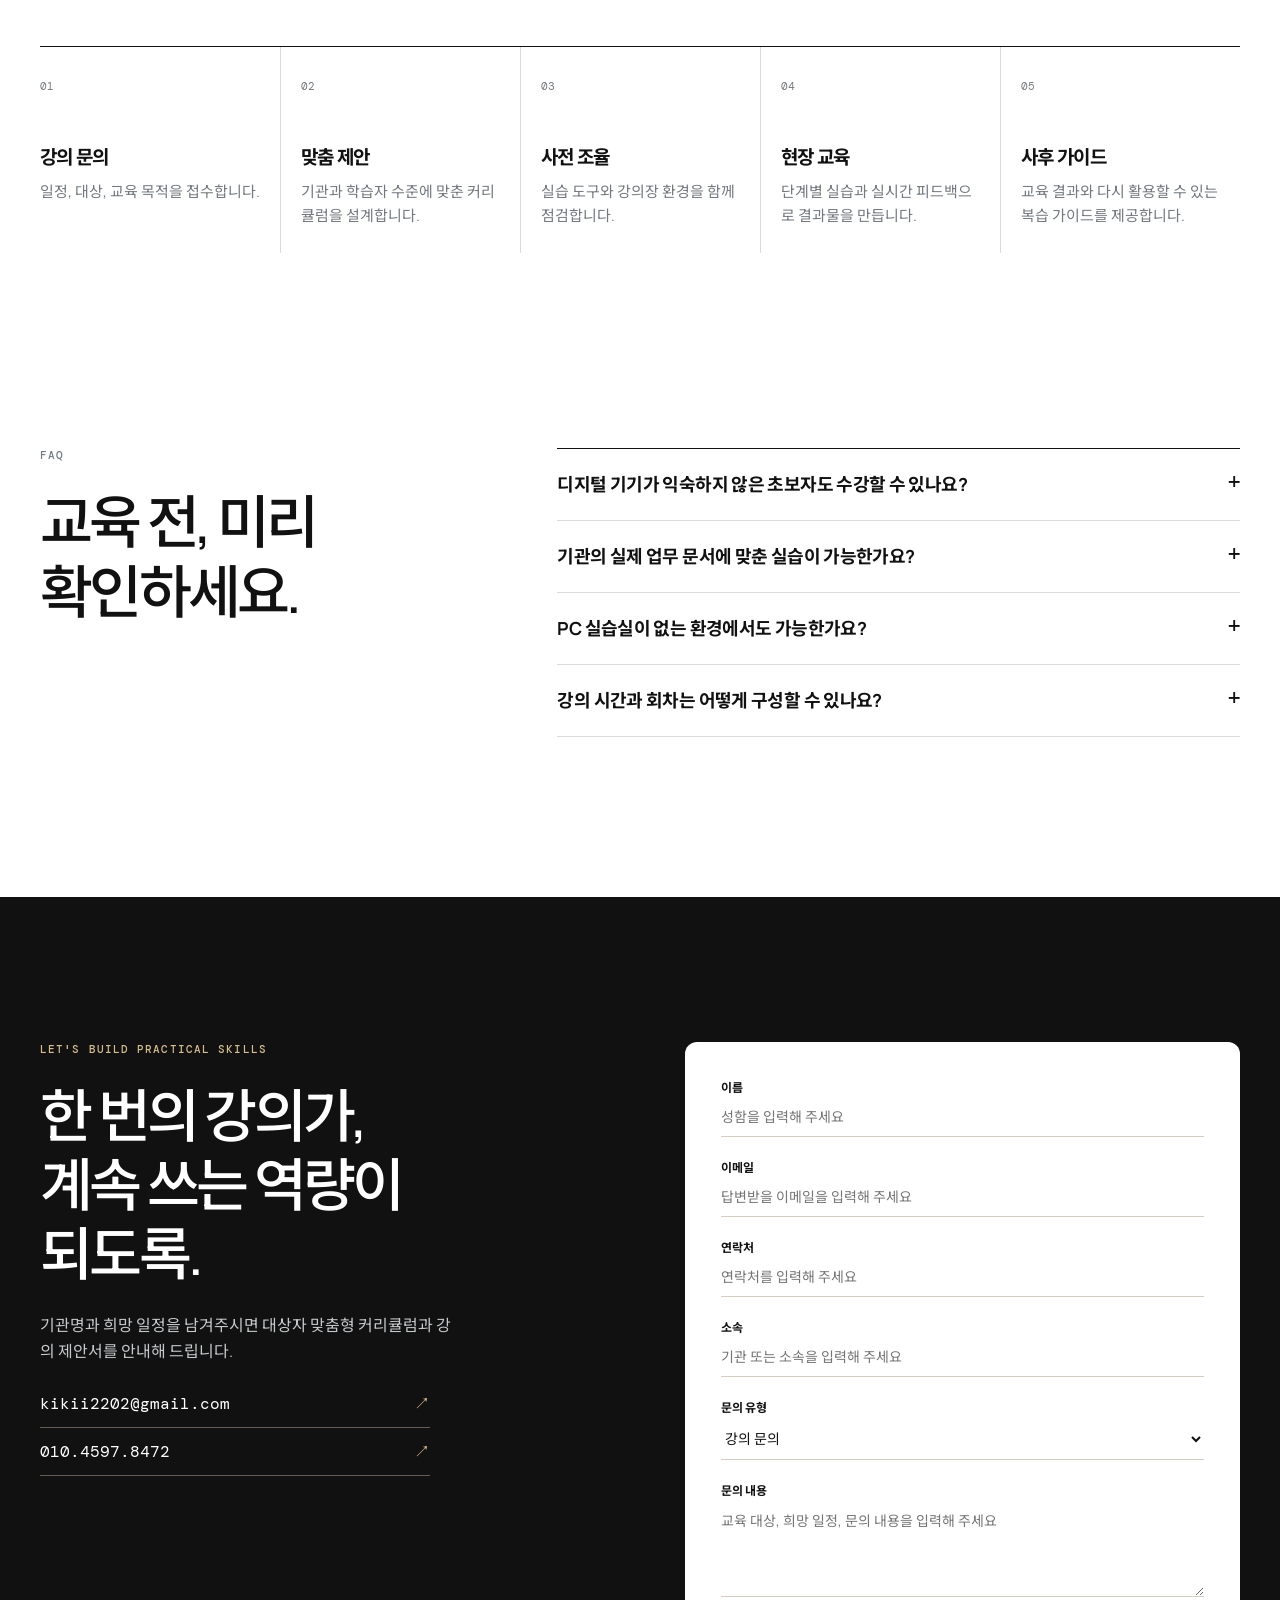
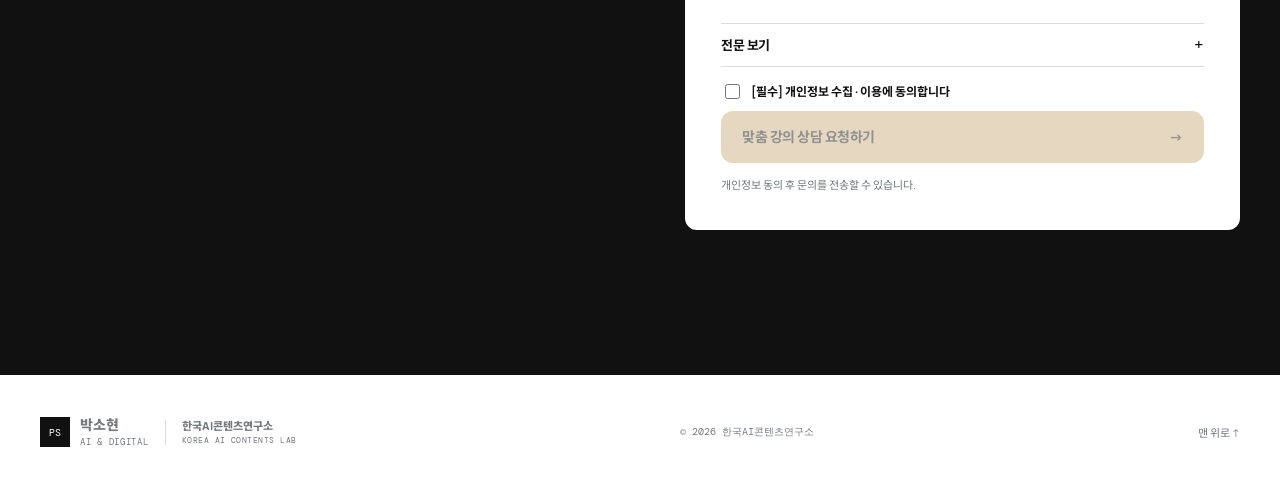
==== commit adc7fcea: "Update practice video captions" ====
--- a/index.html
+++ b/index.html
@@ -84,7 +84,7 @@
         </div>
       </section>
 
-      <section class="problems"><div class="section-shell"><div class="problem-lead reveal"><figure class="problem-media"><video class="practice-video" autoplay muted loop playsinline preload="metadata" poster="assets/ai-practice-poster.png" aria-label="문서를 검토하며 AI를 실제 업무에 적용하는 장면"><source src="assets/ai-practice-loop.mp4" type="video/mp4" /></video><figcaption><span>FROM AI KNOWLEDGE TO PRACTICE</span><p>AI의 답을 검토하고, 실제 업무 결과물로 완성하는 과정</p></figcaption></figure><div class="problem-intro"><p class="eyebrow">WHY NOW</p><h2>AI를 아는 것과<br />AI를 실제로 쓰는 것은<br /><i>다릅니다.</i></h2></div></div><div class="problem-list reveal"><article><span>01</span><p>기능은 많은데, 막상 내 업무와 학습에 어디부터 적용해야 할지 막막합니다.</p></article><article><span>02</span><p>강의 중에는 따라 했지만, 끝나고 나면 혼자서 다시 활용하기 어렵습니다.</p></article><article><span>03</span><p>정보 오류와 보안 문제 때문에 실제 현장 적용이 망설여집니다.</p></article></div><p class="bridge reveal">그래서 도구 설명이 아닌, <strong>이해부터 검증·결과물 완성까지</strong> 이어지는 수업이 필요합니다.</p></div></section>
+      <section class="problems"><div class="section-shell"><div class="problem-lead reveal"><figure class="problem-media"><video class="practice-video" autoplay muted loop playsinline preload="metadata" poster="assets/ai-practice-poster.png" aria-label="문서를 검토하며 AI를 실제 업무에 적용하는 장면"><source src="assets/ai-practice-loop.mp4" type="video/mp4" /></video><figcaption><p class="problem-caption-process">AI의 답을 검토하고, 실제 업무 결과물로 완성하는 과정</p><span class="problem-caption-video">AI로 제작한 연출 영상입니다.</span></figcaption></figure><div class="problem-intro"><p class="eyebrow">WHY NOW</p><h2>AI를 아는 것과<br />AI를 실제로 쓰는 것은<br /><i>다릅니다.</i></h2></div></div><div class="problem-list reveal"><article><span>01</span><p>기능은 많은데, 막상 내 업무와 학습에 어디부터 적용해야 할지 막막합니다.</p></article><article><span>02</span><p>강의 중에는 따라 했지만, 끝나고 나면 혼자서 다시 활용하기 어렵습니다.</p></article><article><span>03</span><p>정보 오류와 보안 문제 때문에 실제 현장 적용이 망설여집니다.</p></article></div><p class="bridge reveal">그래서 도구 설명이 아닌, <strong>이해부터 검증·결과물 완성까지</strong> 이어지는 수업이 필요합니다.</p></div></section>
 
       <section class="section-shell approach" id="approach"><div class="approach-lead reveal"><div class="approach-top"><p class="eyebrow">HOW I TEACH</p><h2>따라 하는 수업이 아니라,<br />스스로 해결하는 힘을.</h2><p>어려운 기술도 쉽게 구조화하고, 직접 해보고, 자신의 문제에 적용해 하나의 결과물로 완성합니다.</p></div><figure class="classroom-shot classroom-carousel" aria-label="AI 코딩 프로젝트 실습 현장 사진"><div class="classroom-carousel-viewport" tabindex="0"><div class="classroom-carousel-track"><div class="classroom-slide is-active" data-title="AI 코딩 실습현장" data-description="초, 중 AI 블록코딩, 로봇코딩 실습현장입니다."><img src="assets/classroom-coding-lab.jpg" alt="컴퓨터 기반 코딩 프로젝트 실습 교실" /></div><div class="classroom-slide" data-title="프로젝트 코칭 수업" data-description="학생별 프로젝트를 직접 만들고 다듬는 코딩 실습현장입니다."><img src="assets/classroom-scratch-workshop.jpg" alt="강사의 코칭과 함께하는 코딩 수업 현장" /></div><div class="classroom-slide" data-title="창의 코딩 프로젝트" data-description="문제 해결 과정을 함께 설계하고 완성하는 수업 현장입니다."><img src="assets/classroom-instructor-lab.jpg" alt="스크래치 프로젝트를 안내하는 강사와 학습자들" /></div><div class="classroom-slide classroom-slide-laptop" data-title="디지털 기반 수업" data-description="AI 도구와 노트북을 활용해 함께 배우고 적용하는 실습현장입니다."><img src="assets/classroom-slide-four.jpg" alt="노트북을 활용해 수업에 참여하는 학습자들" /></div></div></div><div class="classroom-carousel-meta"><figcaption><span class="classroom-meta-title">AI 코딩 실습현장</span><span class="classroom-meta-description">초, 중 AI 블록코딩, 로봇코딩 실습현장입니다.</span></figcaption><div class="classroom-carousel-pagination" role="group" aria-label="수업 현장 사진 선택"><button class="classroom-carousel-page is-active" type="button" aria-label="첫 번째 수업 사진 보기" aria-current="true"></button><button class="classroom-carousel-page" type="button" aria-label="두 번째 수업 사진 보기"></button><button class="classroom-carousel-page" type="button" aria-label="세 번째 수업 사진 보기"></button><button class="classroom-carousel-page" type="button" aria-label="네 번째 수업 사진 보기"></button></div></div></figure></div><div class="principles reveal"><article><span>01 / EXPLAIN</span><h3>눈높이 구조화</h3><p>복잡한 기술 용어를 쉬운 비유와 직관적인 예시로 풀어냅니다.</p></article><article><span>02 / COACH</span><h3>자기주도 코칭</h3><p>정답 대신 질문과 힌트로 오류를 스스로 해결하도록 돕습니다.</p></article><article><span>03 / MAKE</span><h3>1인 1 결과물</h3><p>수업을 마칠 때 문서·기획안·코드 등 나만의 결과물을 남깁니다.</p></article></div><ol class="steps reveal"><li><b>01</b><h3>이해</h3><p>원리와 질문의 구조를 명확하게 해석합니다.</p></li><li><b>02</b><h3>실습</h3><p>표준 예제를 직접 조작하고 단계별로 확인합니다.</p></li><li><b>03</b><h3>응용</h3><p>자신의 업무·학습 과제에 맞춰 확장합니다.</p></li><li><b>04</b><h3>완성</h3><p>피드백을 반영해 다시 쓸 수 있는 결과물을 만듭니다.</p></li></ol></section>
 
--- a/styles.css
+++ b/styles.css
@@ -286,8 +286,8 @@
 .problem-media{margin:0;min-width:0}
 .practice-video{display:block;width:100%;aspect-ratio:16/10;object-fit:cover;background:#e6ded3;filter:saturate(.68) contrast(.97) sepia(.05)}
 .problem-media figcaption{display:grid;grid-template-columns:minmax(0,1fr) auto;gap:8px 20px;padding-top:12px;border-top:1px solid var(--ink);font-family:var(--mono)}
-.problem-media figcaption>span{font-size:10px;letter-spacing:.07em;color:var(--muted)}
-.problem-media figcaption p{margin:0;text-align:right;font:13px/1.45 var(--serif);color:var(--muted)}
+.problem-media figcaption .problem-caption-video{justify-self:end;font-size:10px;letter-spacing:.07em;color:var(--muted)}
+.problem-media figcaption .problem-caption-process{margin:0;text-align:left;font:13px/1.45 var(--serif);color:var(--muted)}
 @media(max-width:780px){.problem-lead{display:flex;flex-direction:column;gap:34px}.problem-lead .problem-intro{order:1}.problem-media{order:2}.problem-media figcaption{grid-template-columns:1fr;gap:5px;padding-top:10px}.problem-media figcaption p{text-align:left;font-size:12px}}
 
 /* 한국AI콘텐츠연구소 공통 표기와 EmailJS 문의 폼 확장. */
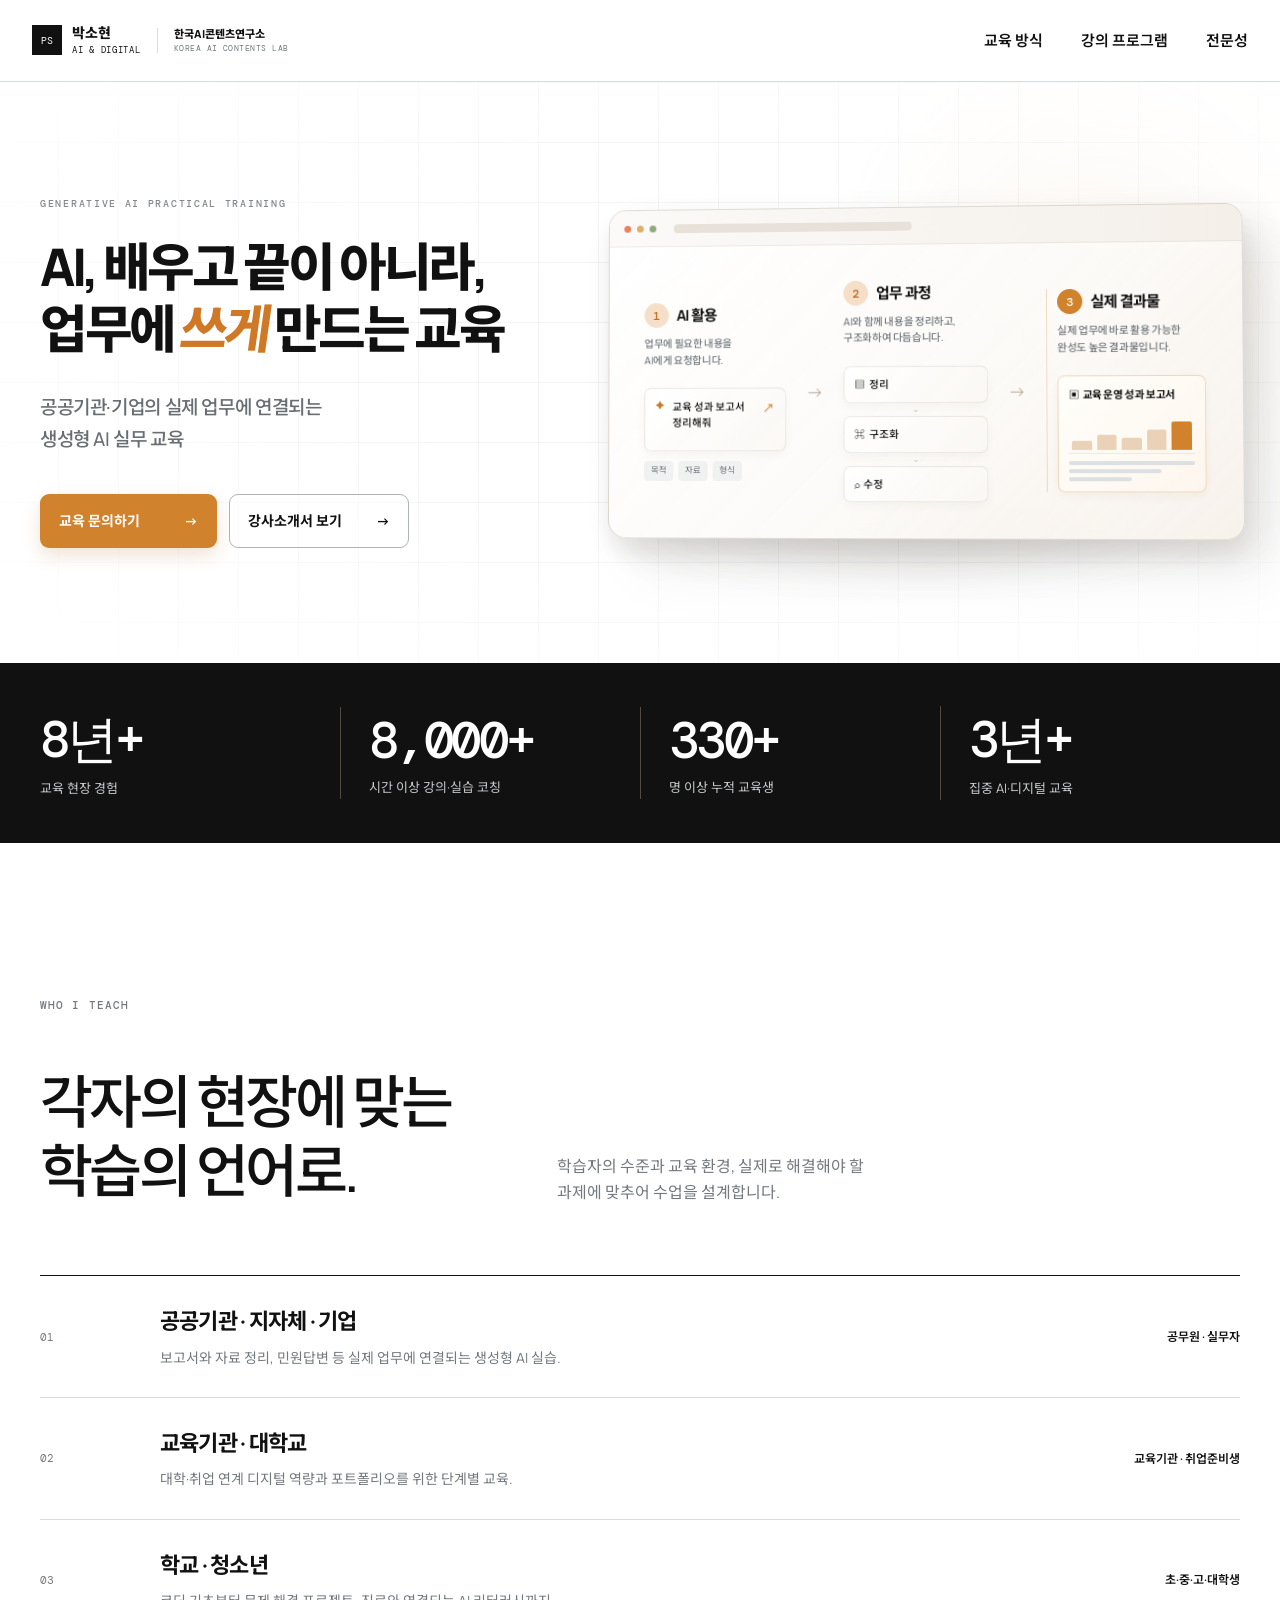
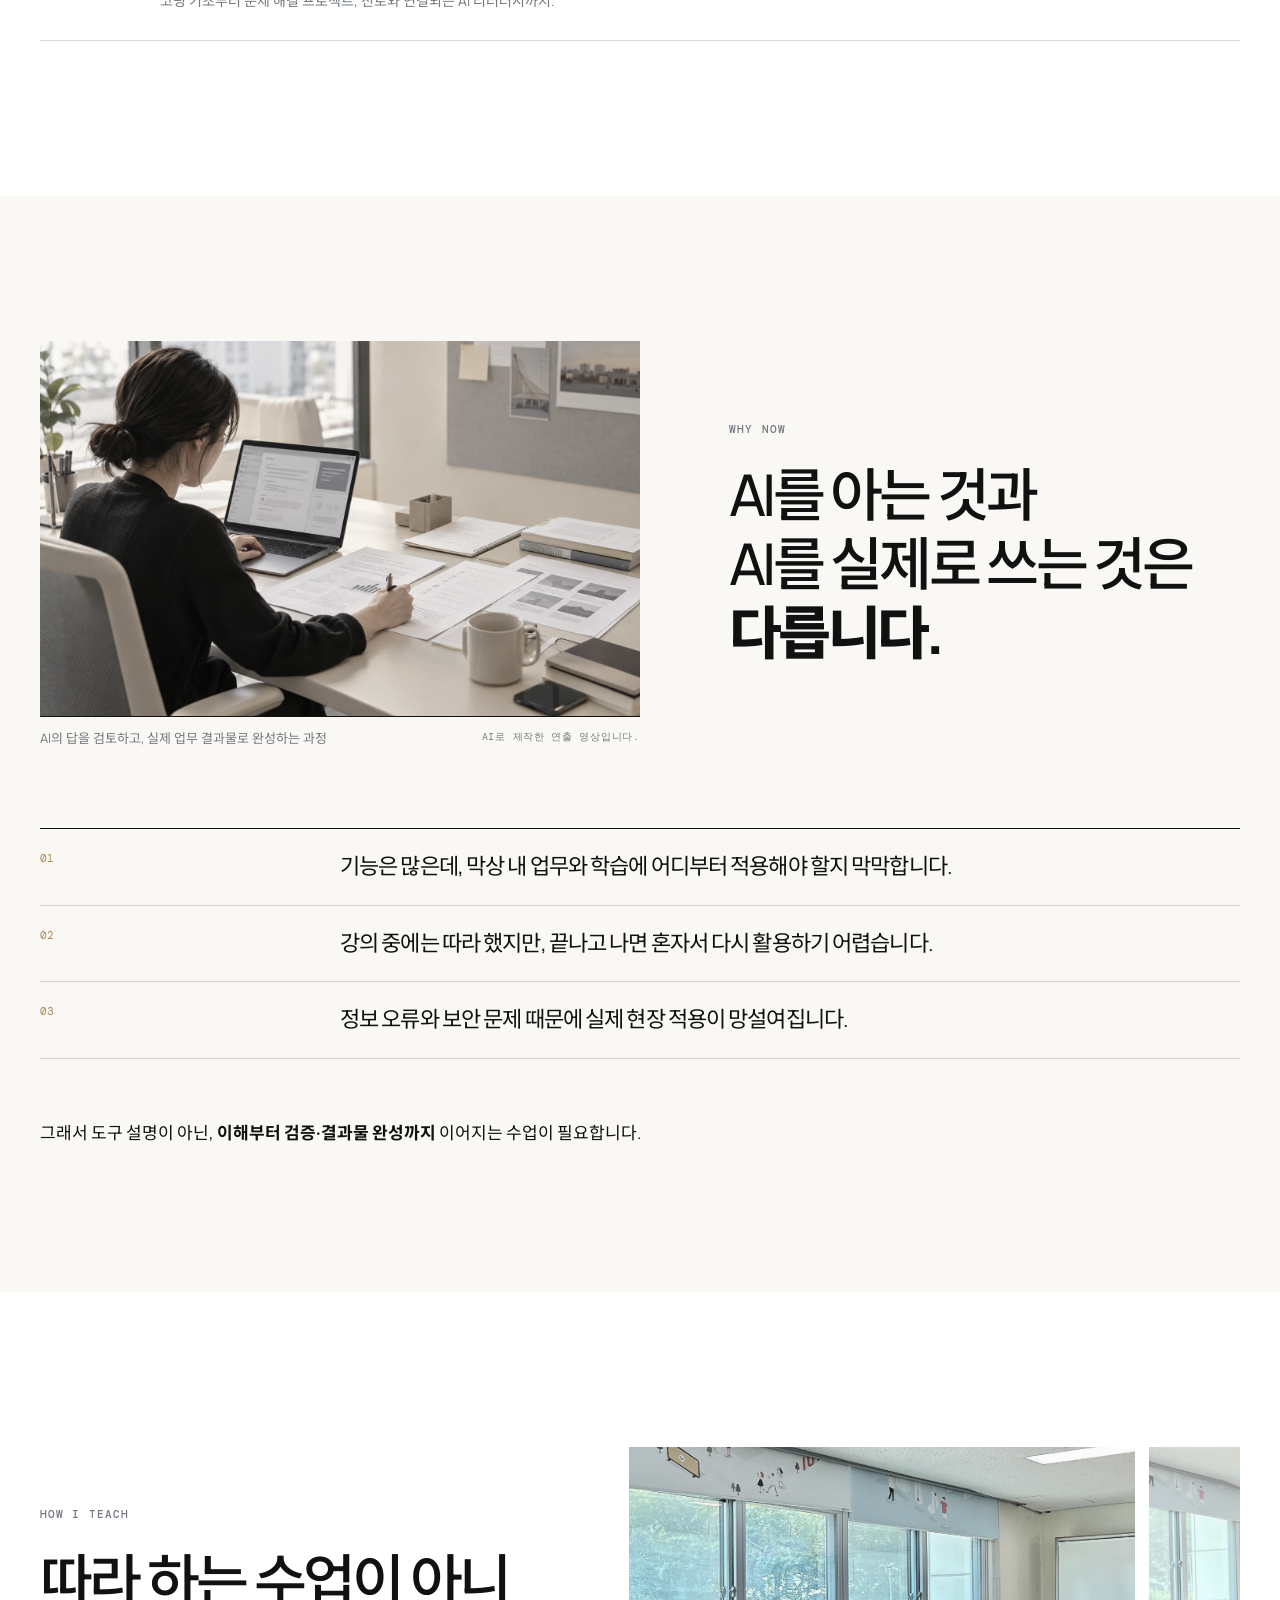
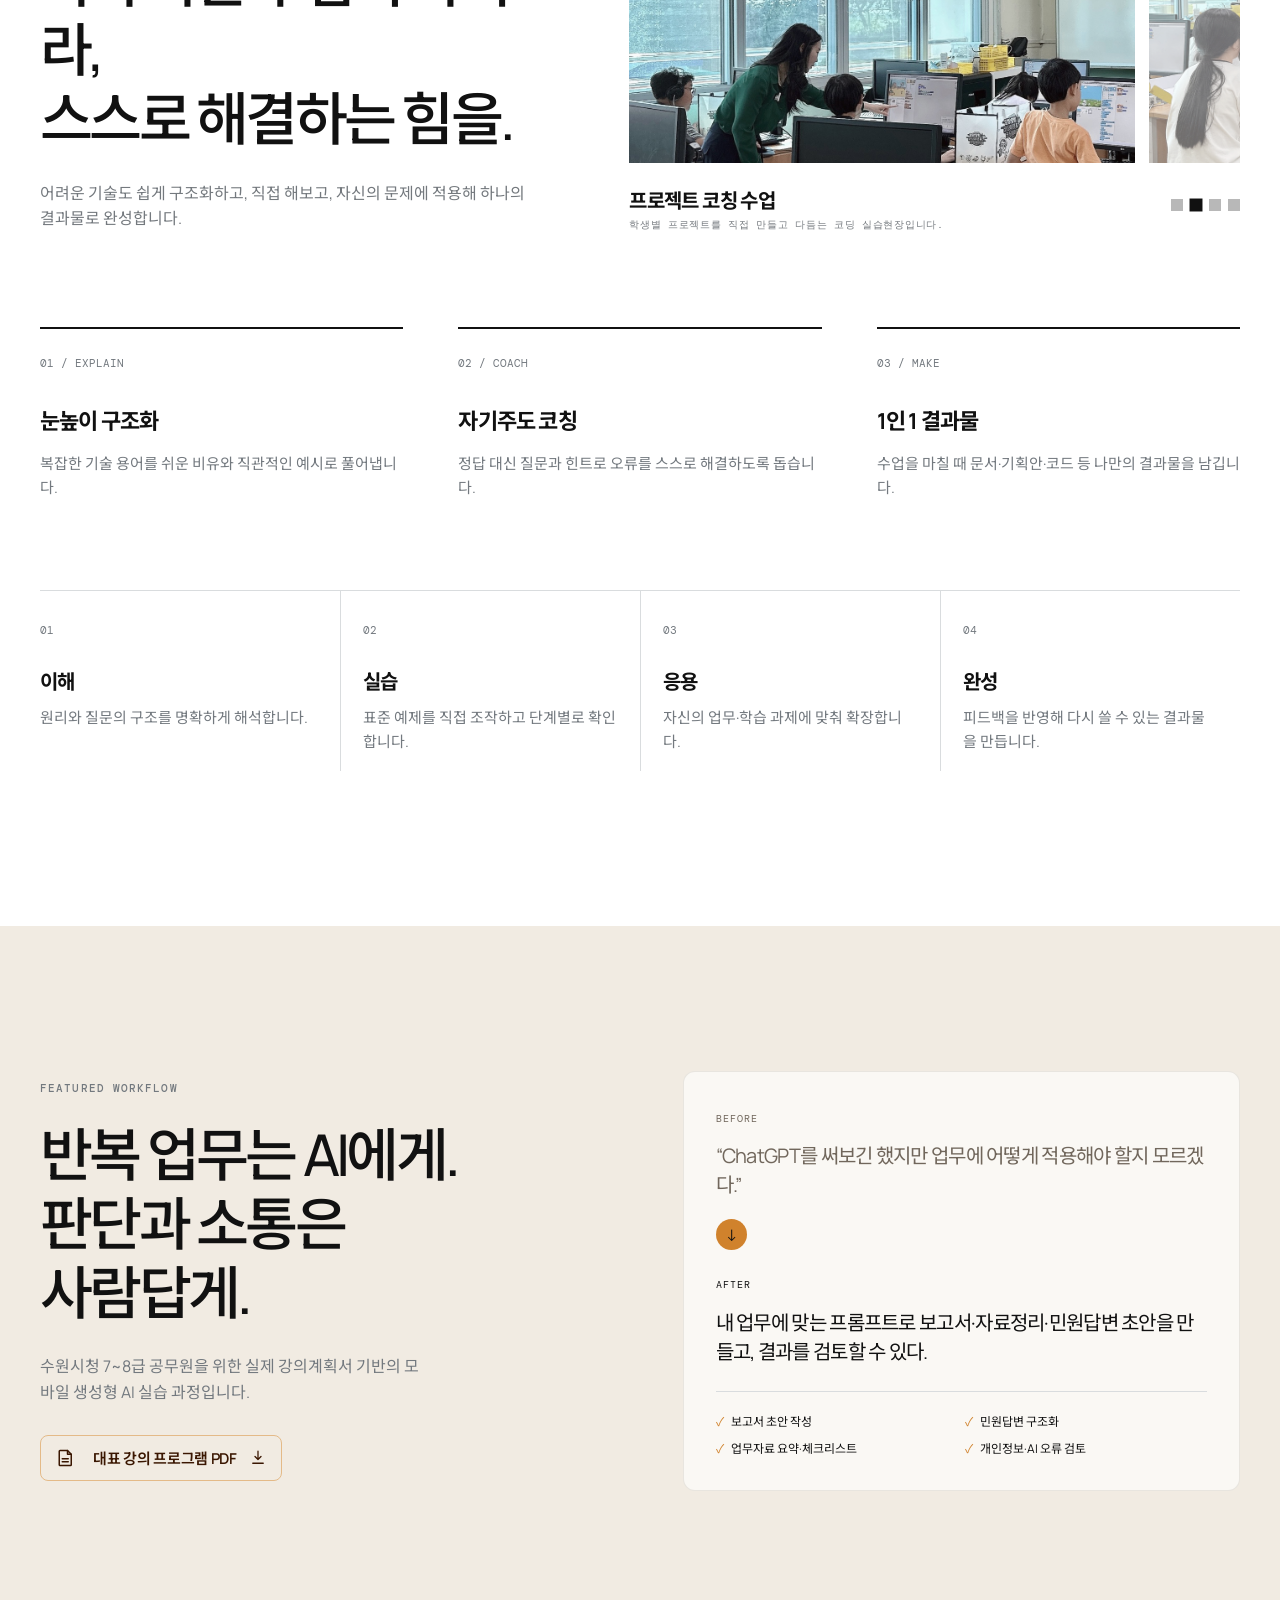
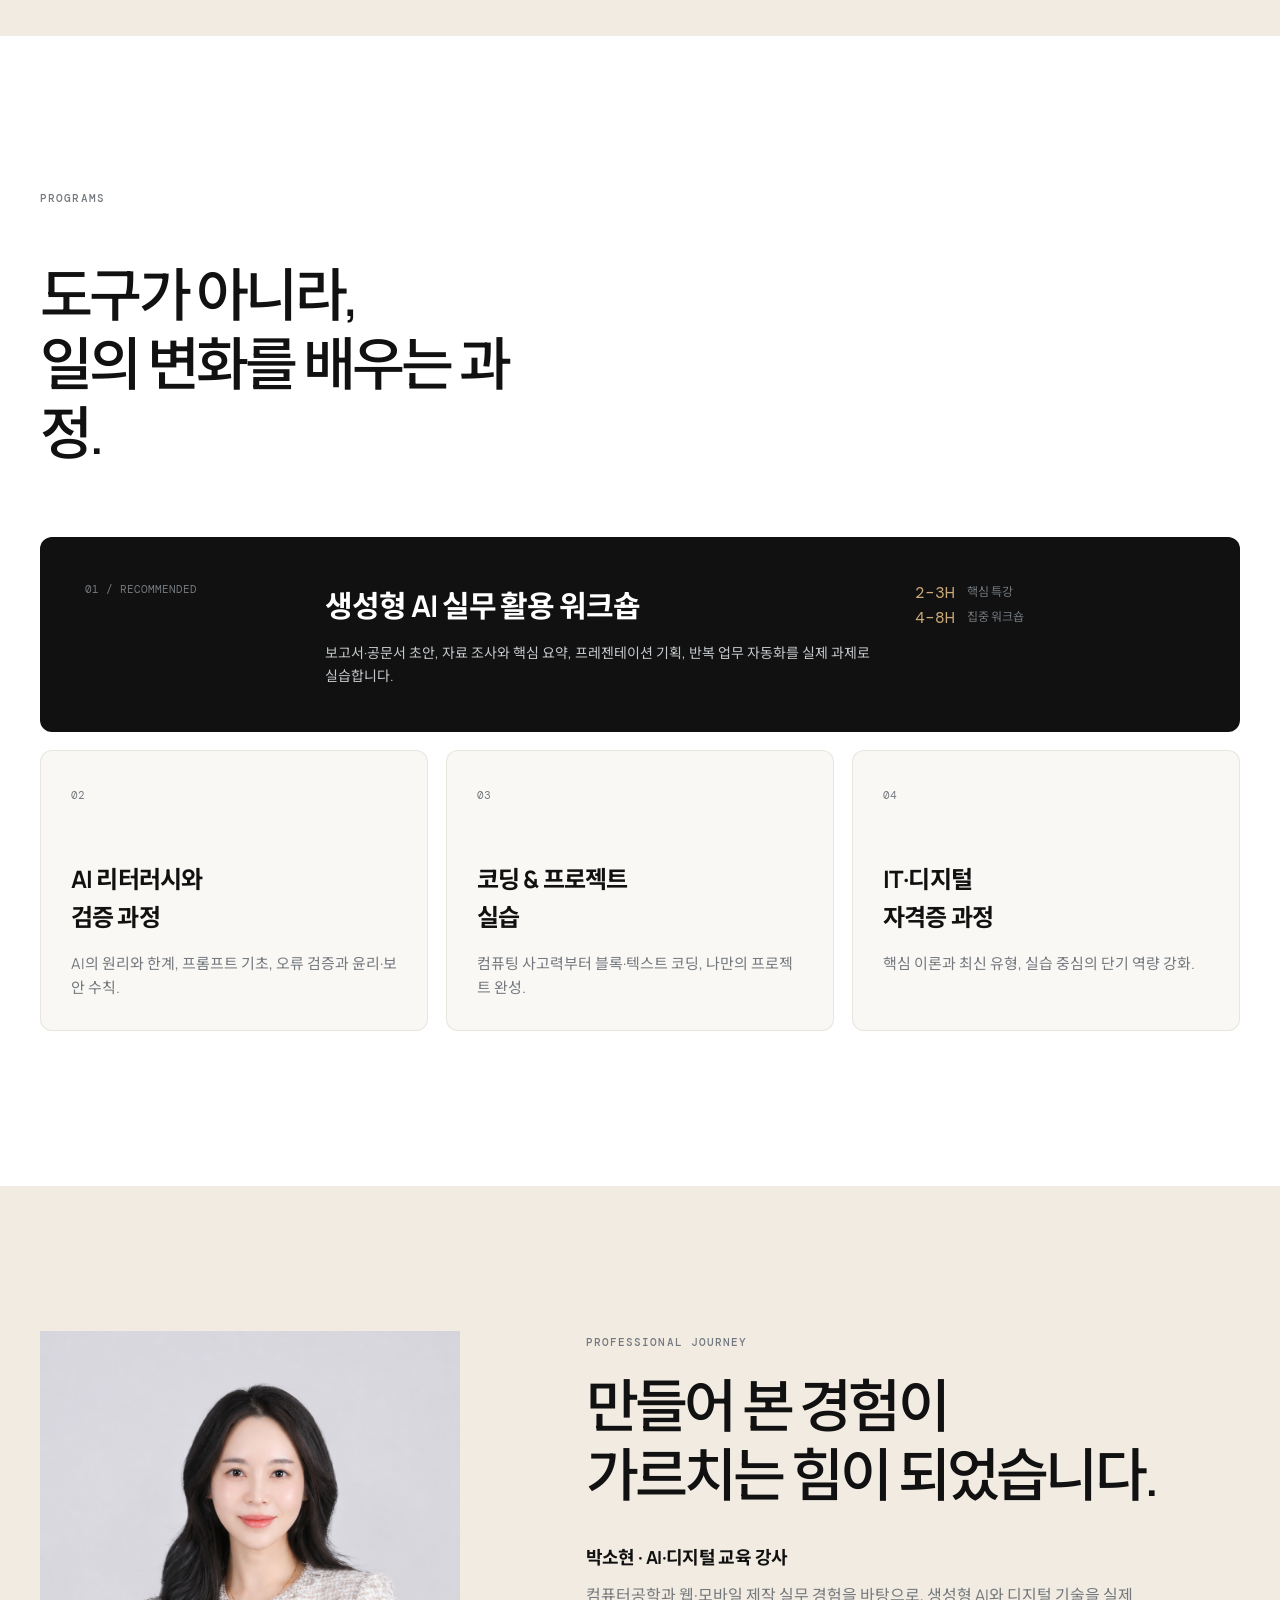
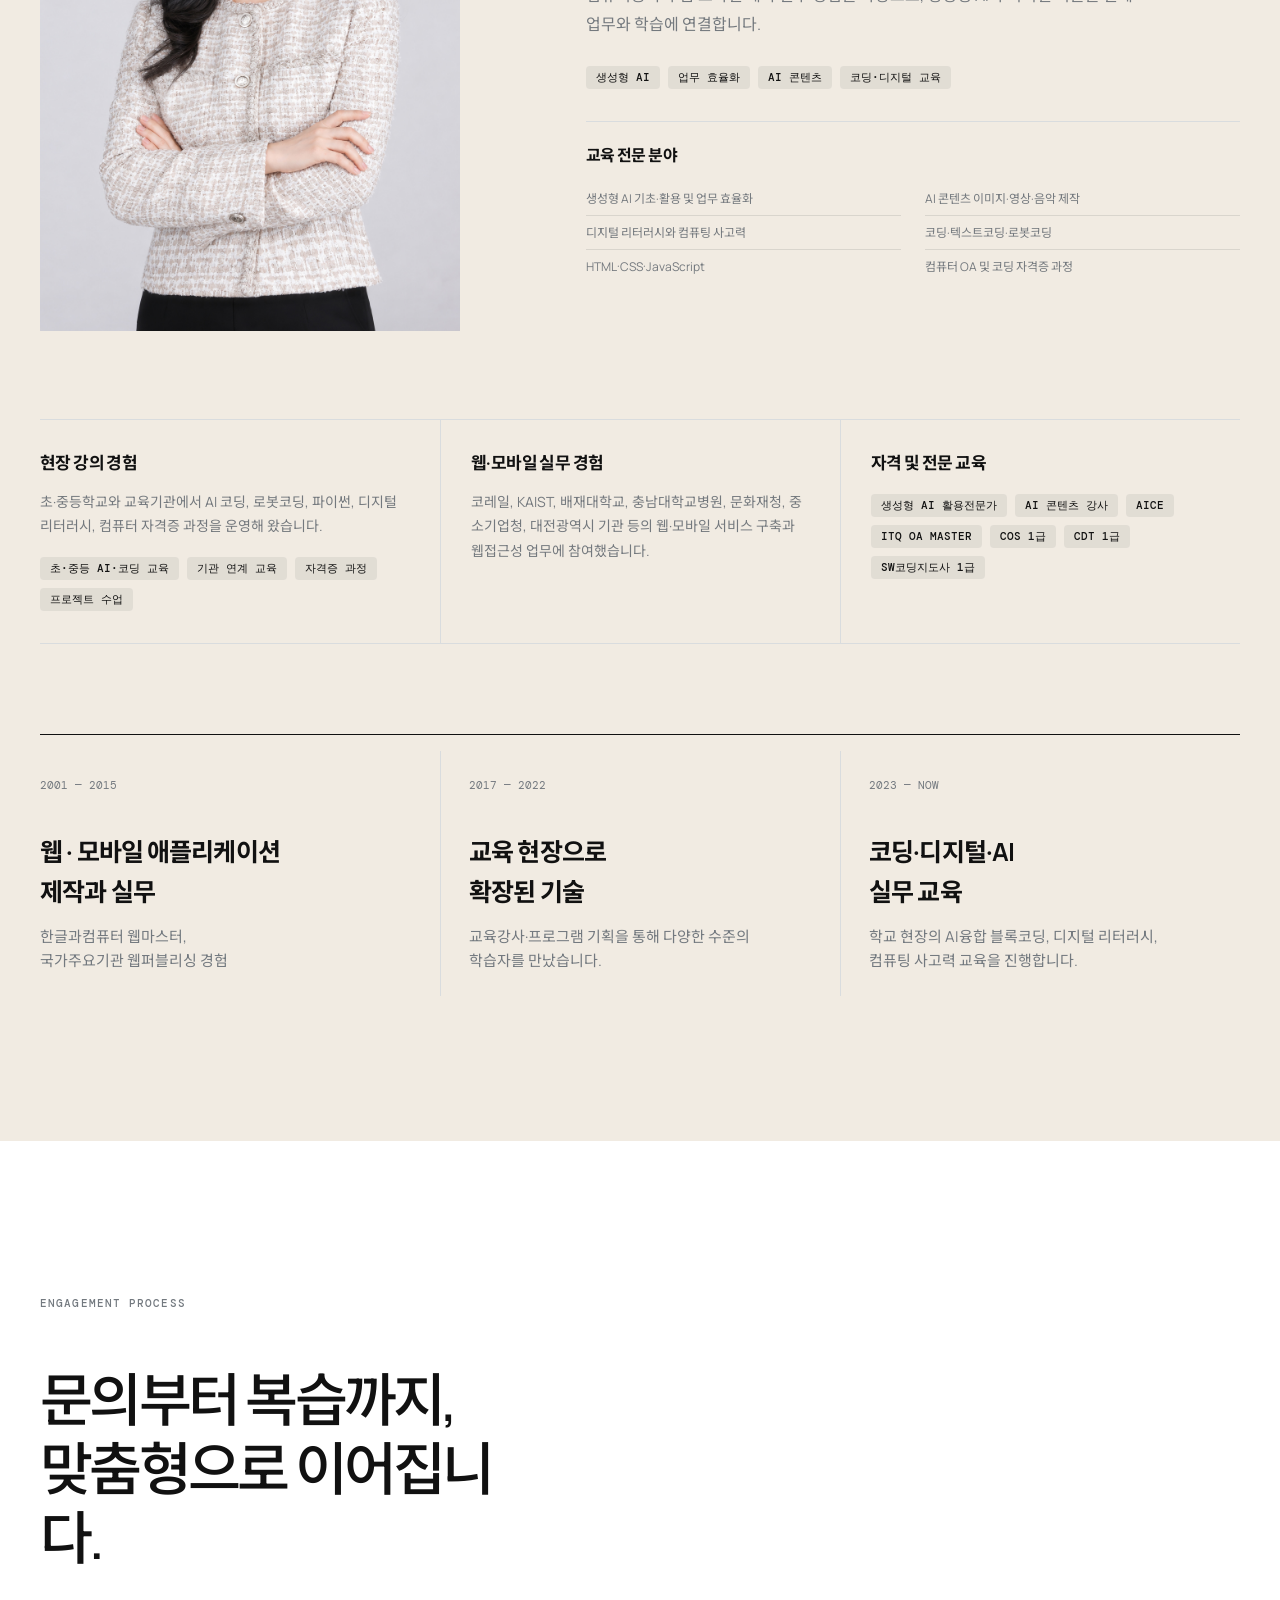
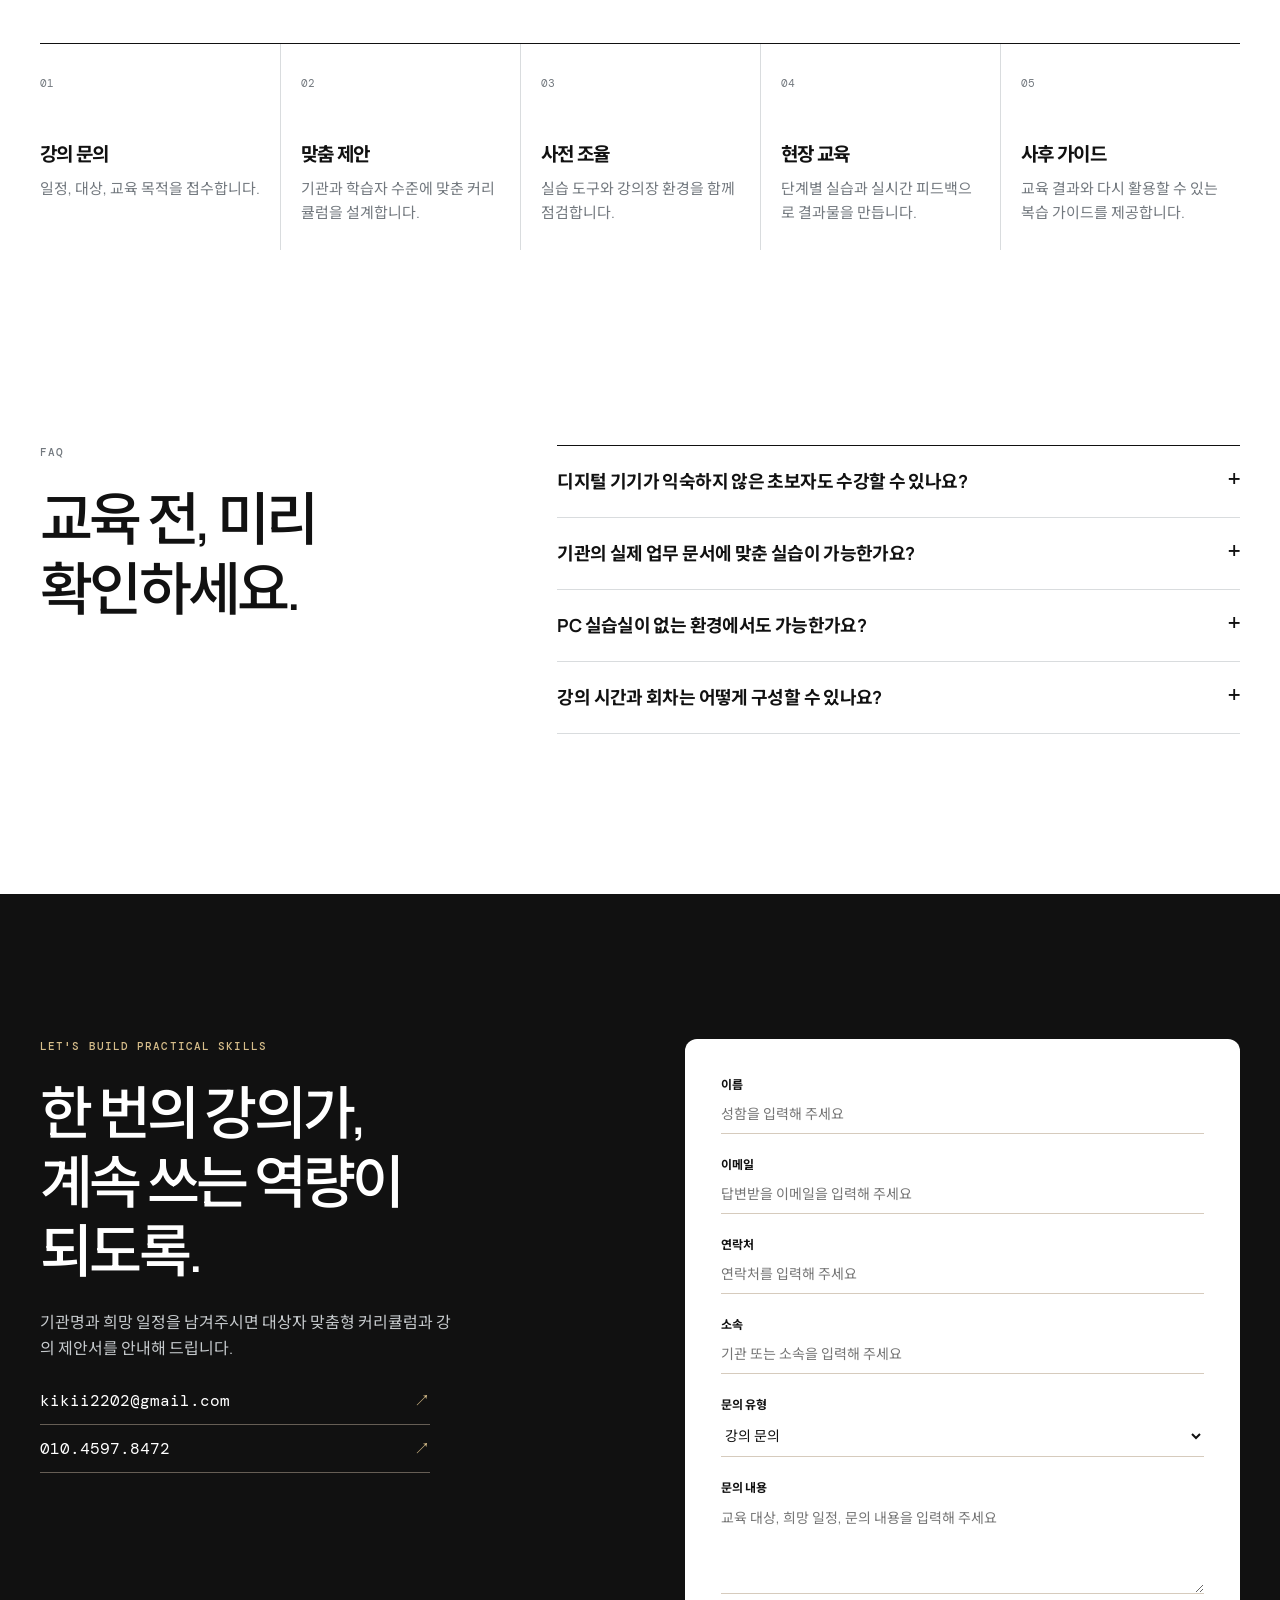
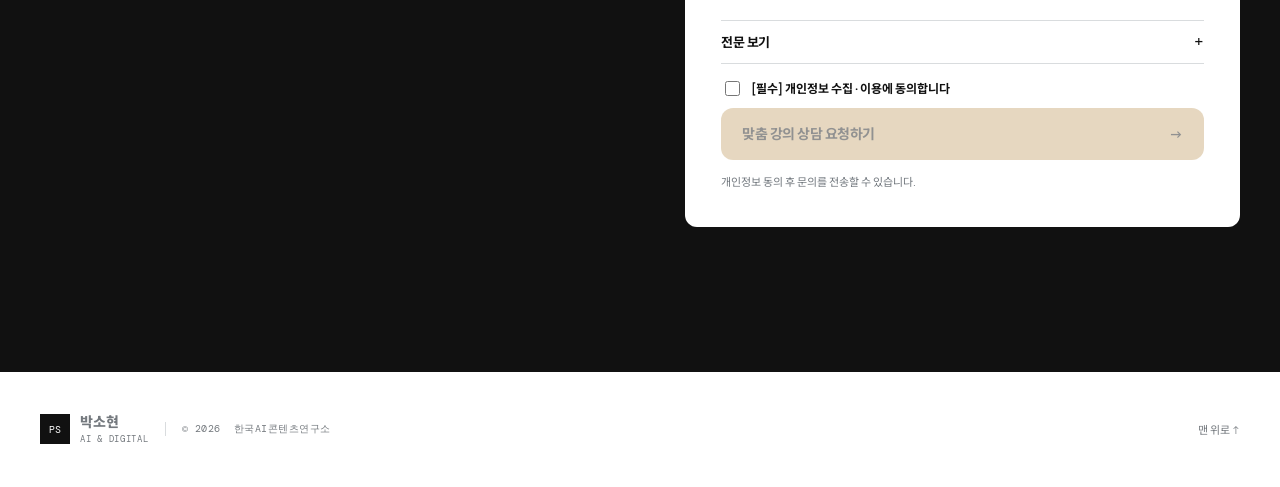
==== commit 682ee542: "Refine carousel captions and footer" ====
--- a/index.html
+++ b/index.html
@@ -16,7 +16,7 @@
     <link rel="preconnect" href="https://fonts.googleapis.com" />
     <link rel="preconnect" href="https://fonts.gstatic.com" crossorigin />
     <link href="https://fonts.googleapis.com/css2?family=DM+Mono:wght@400;500&family=Manrope:wght@400;500;600;700;800&family=Noto+Sans+KR:wght@400;500;600;700;800&display=swap" rel="stylesheet" />
-    <link rel="stylesheet" href="styles.css?v=journey-profile-1" />
+    <link rel="stylesheet" href="styles.css?v=carousel-description-2" />
     <script src="https://cdn.jsdelivr.net/npm/@emailjs/browser@4/dist/email.min.js"></script>
     <script>document.documentElement.classList.add("js");</script>
   </head>
@@ -100,7 +100,7 @@
 
       <section class="inquiry" id="inquiry"><div class="section-shell inquiry-layout"><div class="inquiry-copy reveal"><p class="eyebrow">LET'S BUILD PRACTICAL SKILLS</p><h2>한 번의 강의가,<br />계속 쓰는 역량이<br />되도록.</h2><p>기관명과 희망 일정을 남겨주시면 대상자 맞춤형 커리큘럼과 강의 제안서를 안내해 드립니다.</p><a class="inquiry-contact" href="mailto:kikii2202@gmail.com">kikii2202@gmail.com <span>↗</span></a><a class="inquiry-contact" href="tel:01045978472">010.4597.8472 <span>↗</span></a></div><form class="inquiry-form reveal" novalidate><label>이름<input required name="from_name" type="text" autocomplete="name" placeholder="성함을 입력해 주세요" /></label><label>이메일<input required name="from_email" type="email" autocomplete="email" placeholder="답변받을 이메일을 입력해 주세요" /></label><label>연락처<input name="phone" type="tel" autocomplete="tel" placeholder="연락처를 입력해 주세요" /></label><label>소속<input name="company" type="text" autocomplete="organization" placeholder="기관 또는 소속을 입력해 주세요" /></label><label>문의 유형<select name="inquiry_type"><option value="강의 문의">강의 문의</option><option value="기업 교육">기업 교육</option><option value="소상공인 AI 교육">소상공인 AI 교육</option><option value="기타">기타</option></select></label><label>문의 내용<textarea required name="message" rows="4" placeholder="교육 대상, 희망 일정, 문의 내용을 입력해 주세요"></textarea></label><input type="hidden" name="to_email" value="kikii2202@gmail.com" /><input type="hidden" name="reply_to" value="" /><input type="hidden" name="submitted_at" value="" /><input type="hidden" name="page_url" value="" /><input type="hidden" name="agreed_at" value="" /><details class="privacy-notice"><summary>전문 보기 <span>+</span></summary><table><tbody><tr><th>수집 항목</th><td>이름, 이메일, 연락처, 소속</td></tr><tr><th>수집 · 이용 목적</th><td>문의 접수 및 답변 회신</td></tr><tr><th>보유 · 이용 기간</th><td>문의 처리 완료 후 1년 뒤 파기</td></tr><tr><th>동의 거부 권리</th><td>거부할 수 있으나 거부 시 문의 접수가 불가합니다</td></tr></tbody></table></details><label class="privacy-consent"><input required name="privacy_agreed" type="checkbox" value="동의" /><span>[필수] 개인정보 수집 · 이용에 동의합니다</span></label><p class="privacy-error" role="alert" hidden>개인정보 수집 · 이용에 동의해 주세요.</p><span class="submit-wrap"><button class="button button-light" type="submit" disabled>맞춤 강의 상담 요청하기 <span>→</span></button></span><p class="form-note" role="status" aria-live="polite">개인정보 동의 후 문의를 전송할 수 있습니다.</p></form></div></section>
     </main>
-    <footer class="site-footer section-shell"><div class="footer-brand-group"><a class="brand" href="#top" aria-label="박소현 강사 홈페이지 처음으로"><span class="brand-mark">PS</span><span>박소현 <em>AI &amp; DIGITAL</em></span></a><a class="lab-identity" href="https://hanconyeon.com/" target="_blank" rel="noopener" aria-label="한국AI콘텐츠연구소 새 탭에서 열기"><img src="https://ai-homepage-prompt.vercel.app/logo.png" alt="한국AI콘텐츠연구소" onerror="this.hidden=true" /><span><strong>한국AI콘텐츠연구소</strong><em>KOREA AI CONTENTS LAB</em></span></a></div><p>© 2026 한국AI콘텐츠연구소</p><a href="#top">맨 위로 ↑</a></footer>
+    <footer class="site-footer section-shell"><div class="footer-brand-group"><a class="brand" href="#top" aria-label="박소현 강사 홈페이지 처음으로"><span class="brand-mark">PS</span><span>박소현 <em>AI &amp; DIGITAL</em></span></a><a class="footer-lab-copyright" href="https://hanconyeon.com/" target="_blank" rel="noopener" aria-label="한국AI콘텐츠연구소 새 탭에서 열기">© 2026&nbsp; 한국AI콘텐츠연구소</a></div><a href="#top">맨 위로 ↑</a></footer>
     <script src="app.js?classroom-carousel=5"></script>
   </body>
 </html>
--- a/styles.css
+++ b/styles.css
@@ -271,9 +271,9 @@
 .classroom-carousel-meta figcaption{display:grid;gap:5px;position:relative;padding:11px 0 0;color:var(--ink)}
 .classroom-carousel-meta figcaption:before{content:"";position:absolute;top:0;left:0;width:44px;height:2px;background:var(--orange)}
 .classroom-meta-title{font:700 20px/1.15 var(--serif);letter-spacing:-.03em}
-.classroom-meta-description{font:500 12px/1.5 var(--serif);color:var(--muted)}
+.classroom-carousel-meta .classroom-meta-description{font-family:var(--mono);font-size:10px;font-weight:400;line-height:1.5;letter-spacing:.07em;color:var(--muted)}
 .classroom-carousel-pagination{display:flex;align-items:center;gap:7px}
-.classroom-carousel-page{width:12px;height:12px;padding:0;border:0;border-radius:0;background:#676767;cursor:pointer;transition:background .35s ease,transform .35s ease}
+.classroom-carousel-page{width:12px;height:12px;padding:0;border:0;border-radius:0;background:#b8b8b8;cursor:pointer;transition:background .35s ease,transform .35s ease}
 .classroom-carousel-page.is-active{background:#111;transform:scale(1.08)}
 .classroom-carousel-page:hover,.classroom-carousel-page:focus-visible{background:#111;outline:2px solid rgba(17,17,17,.28);outline-offset:3px}
 @media(max-width:780px){.classroom-carousel-track{gap:10px}.classroom-carousel-track::after{flex-basis:88%}.classroom-slide{flex-basis:88%}.classroom-carousel-controls{margin-top:12px}}
@@ -998,3 +998,4 @@
 .journey-profile{display:grid!important;grid-template-columns:38% minmax(0,1fr)!important;gap:clamp(42px,7vw,100px);align-items:start;margin-bottom:88px}.journey-profile-photo{margin:0;width:100%!important;max-width:420px;aspect-ratio:7/10!important;height:auto!important;overflow:hidden;background:#dedde0}.journey-profile-photo img{width:100%;height:100%;display:block;object-fit:cover;object-position:center top}.journey-profile-copy{padding-top:4px}.journey-profile-copy .eyebrow{margin-bottom:22px}.journey-profile-copy h2{margin:0}.journey-profile-name{margin:34px 0 9px;font-size:18px;font-weight:700;letter-spacing:-.035em}.journey-profile-intro{max-width:560px;margin:0;color:var(--muted);font-size:16px;line-height:1.85}.journey-profile-tags{display:flex;flex-wrap:wrap;gap:8px;margin-top:26px}.journey-profile-tags span{padding:5px 10px;border-radius:4px;background:rgba(45,49,53,.08);font:500 11px/1.2 var(--mono);color:var(--ink)}.journey-expertise{margin-top:32px;padding-top:21px;border-top:1px solid var(--line)}.journey-expertise h3{font-size:16px;margin:0 0 13px}.journey-expertise>div{display:grid;grid-template-columns:repeat(2,minmax(0,1fr));column-gap:24px}.journey-expertise span{display:block;padding:8px 0;border-top:1px solid rgba(45,49,53,.12);font-size:12px;line-height:1.45;color:var(--muted)}.journey-expertise span:nth-child(-n+2){border-top:0}.journey-summary{display:grid;grid-template-columns:repeat(3,1fr);gap:0;border-top:1px solid var(--line);margin-bottom:90px}.journey-summary article{padding:29px 36px 32px 0;border-bottom:1px solid var(--line)}.journey-summary article:nth-child(even),.journey-summary article:nth-child(3){padding-left:30px;border-left:1px solid var(--line)}.journey-summary h3{font-size:17px;margin:0 0 14px}.journey-summary p{font-size:14px;line-height:1.75;color:var(--muted);margin:0}.journey-summary .journey-profile-tags{margin-top:18px}.journey .journey-path{border-top:1px solid var(--ink);padding-top:16px}.journey .journey-path article:first-child{padding-left:0}
 .footer-brand-group{display:flex;align-items:center;gap:16px}.footer-brand-group .brand{font-size:14px;font-weight:800;display:flex;align-items:center;gap:10px;line-height:1.1}.footer-brand-group .brand-mark{width:30px;height:30px;display:grid;place-items:center;background:var(--ink);color:#fff;font:10px var(--mono)}.footer-brand-group .brand em{display:block;margin-top:4px;font:400 9px var(--mono);font-style:normal;letter-spacing:.08em}.footer-brand-group .lab-identity{padding:0 0 0 16px;border-left:1px solid var(--line);border-radius:0}.footer-brand-group .lab-identity img{height:20px}.footer-brand-group .lab-identity strong{font-size:11px}.footer-brand-group .lab-identity em{font-size:8px}
 @media(max-width:780px){.journey-expertise>div{grid-template-columns:1fr}.journey-expertise span:nth-child(2){border-top:1px solid rgba(45,49,53,.12)}.journey-summary{grid-template-columns:1fr}.journey-summary article,.journey-summary article:nth-child(even),.journey-summary article:nth-child(3){padding:24px 0;border-left:0}.site-footer{grid-template-columns:1fr auto}.footer-brand-group{gap:10px}.footer-brand-group .brand{gap:8px;font-size:12px}.footer-brand-group .brand-mark{width:28px;height:28px;font-size:9px}.footer-brand-group .brand em{font-size:8px;margin-top:3px}.footer-brand-group .lab-identity{padding-left:10px}.footer-brand-group .lab-identity img{height:18px}.footer-brand-group .lab-identity strong{font-size:10px}.footer-brand-group .lab-identity em{display:none}}
+.footer-lab-copyright{padding-left:16px;border-left:1px solid var(--line);font:400 10px/1.4 var(--mono);letter-spacing:.05em;color:var(--muted);white-space:nowrap}.footer-lab-copyright:hover{color:var(--ink)}@media(max-width:780px){.footer-lab-copyright{padding-left:10px;font-size:9px;letter-spacing:.03em}}
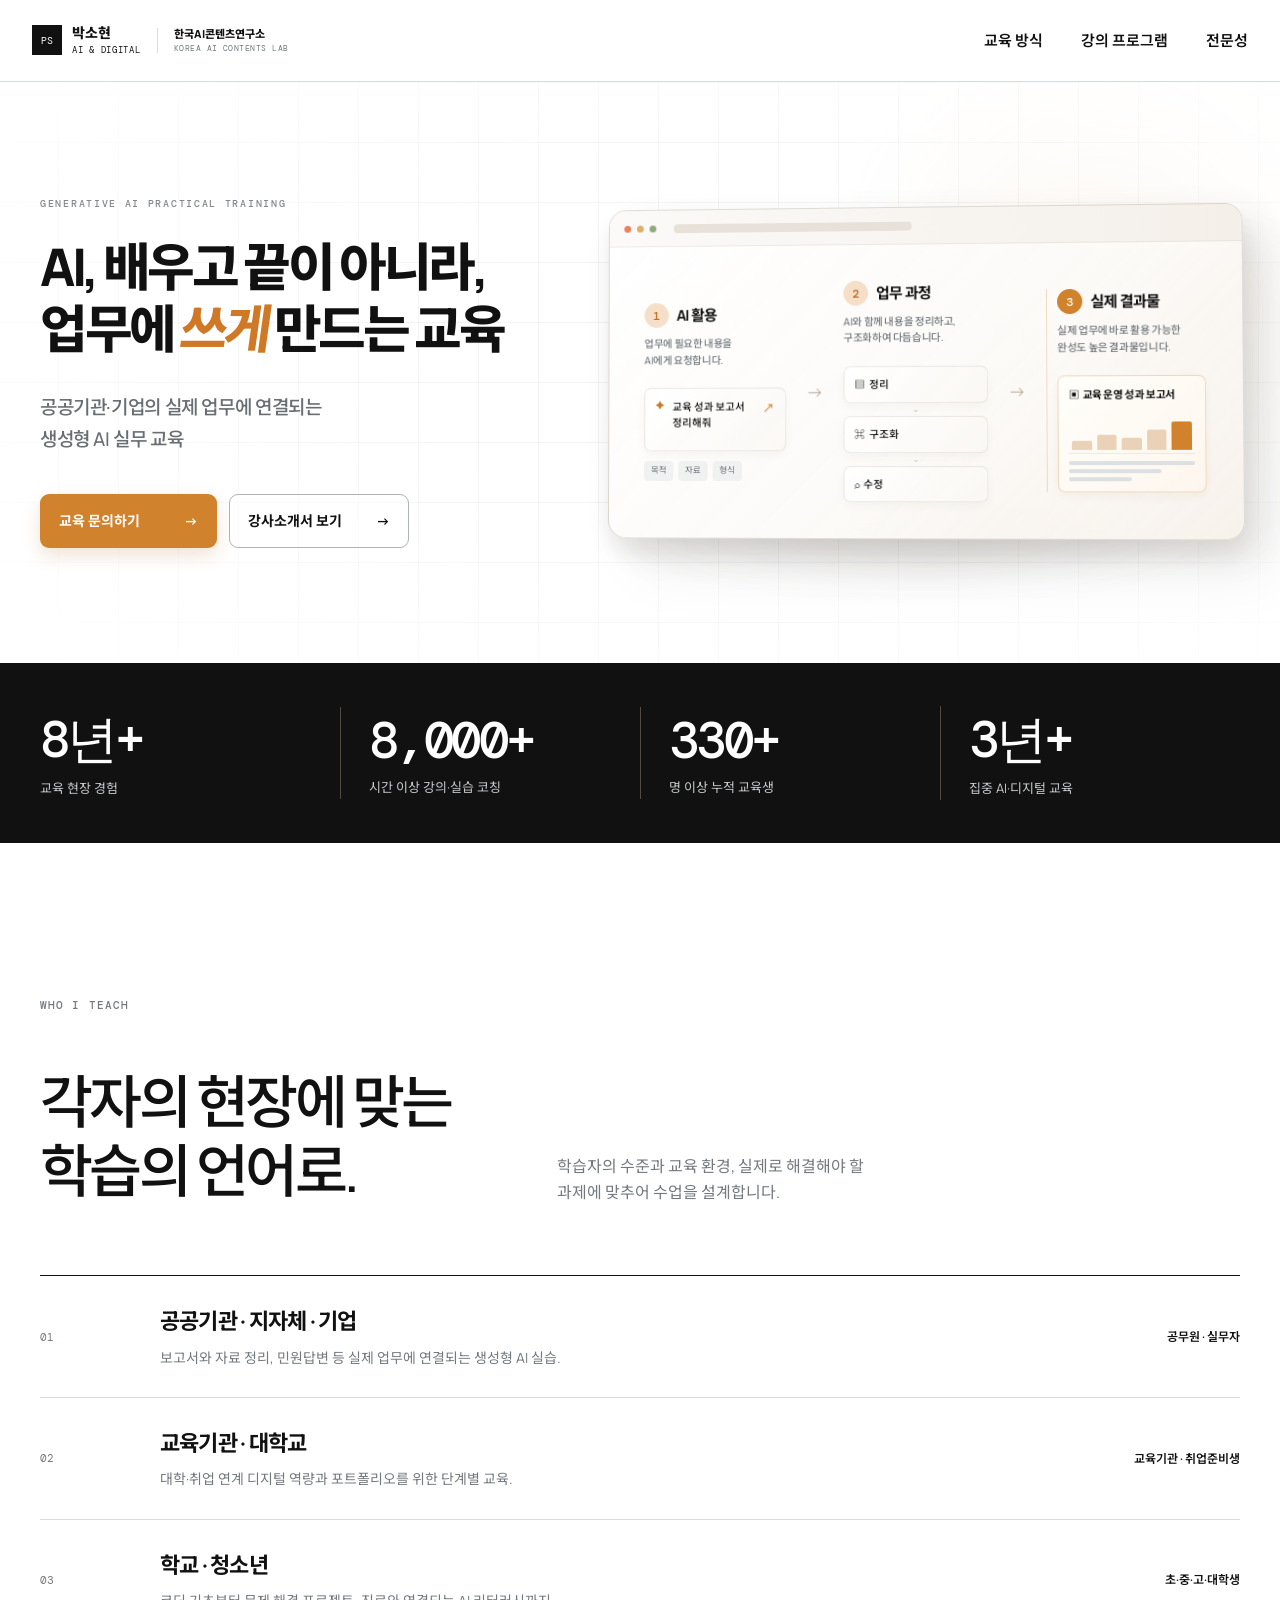
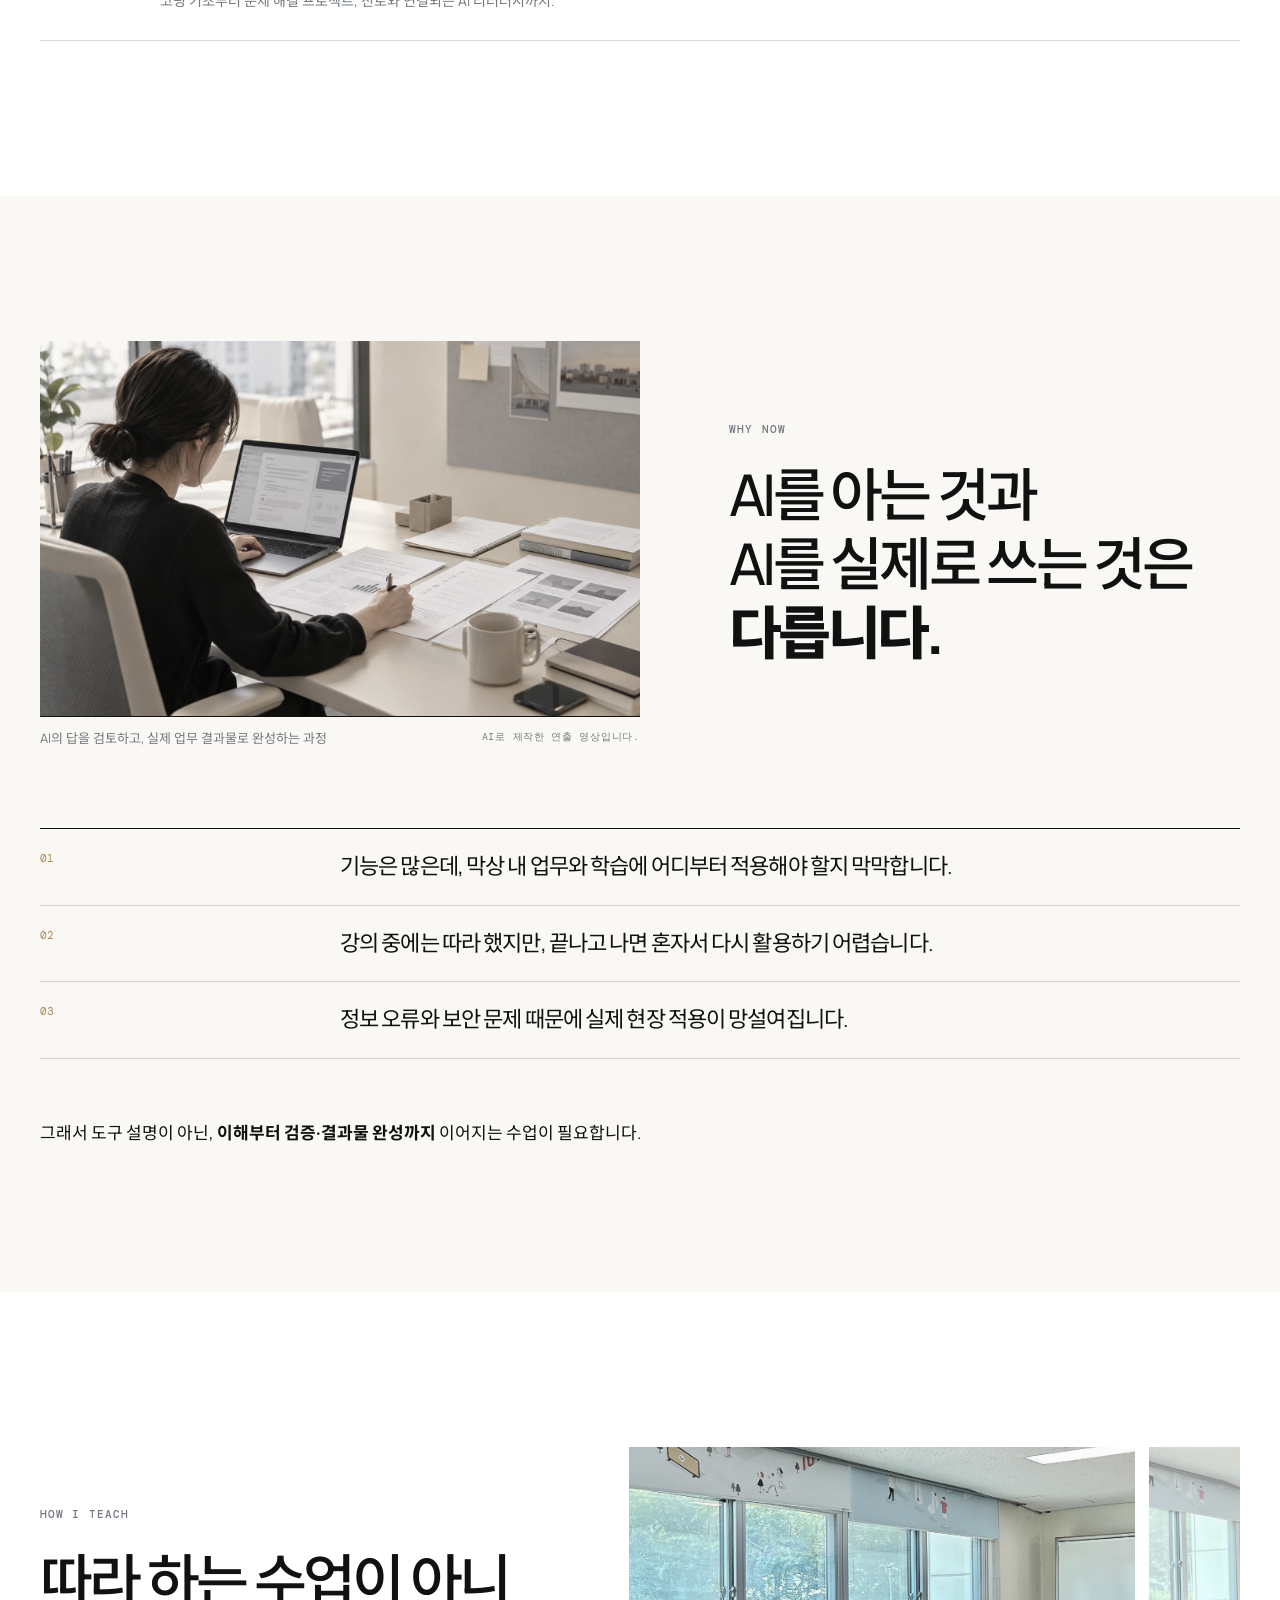
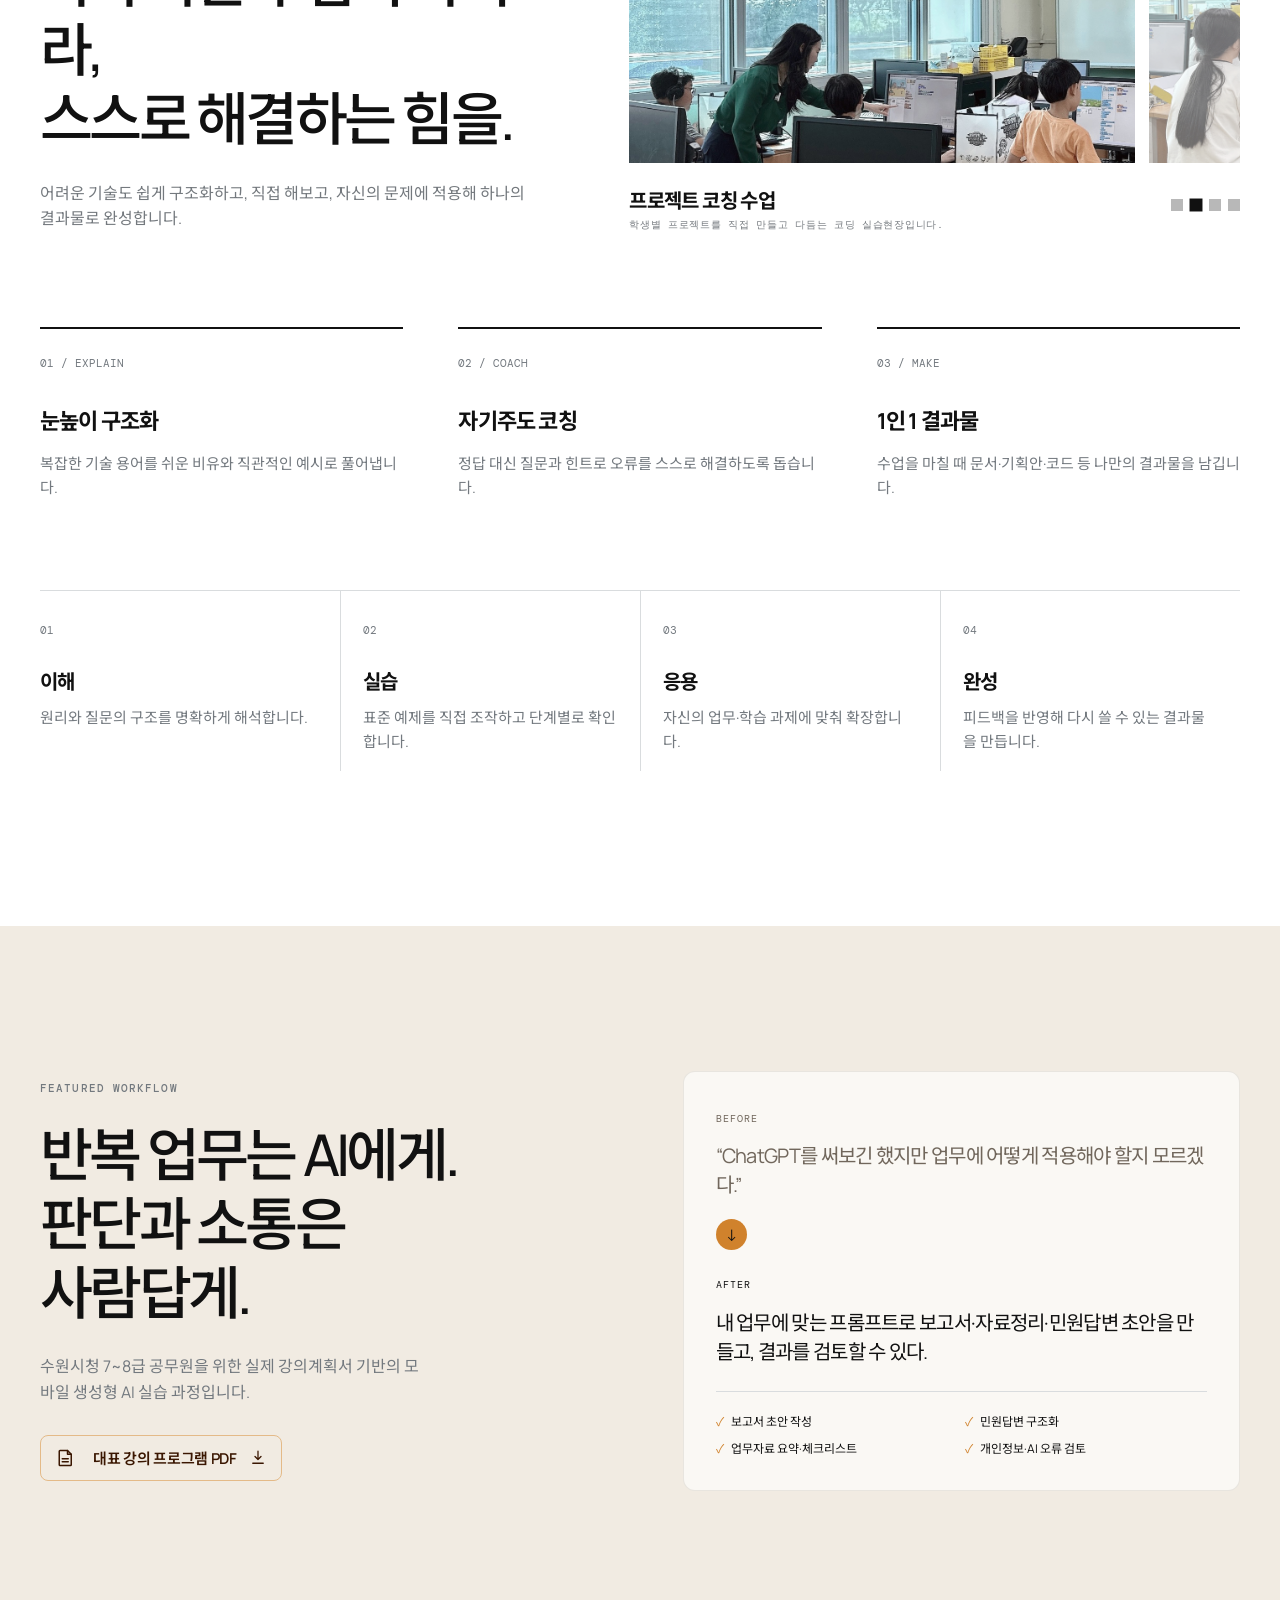
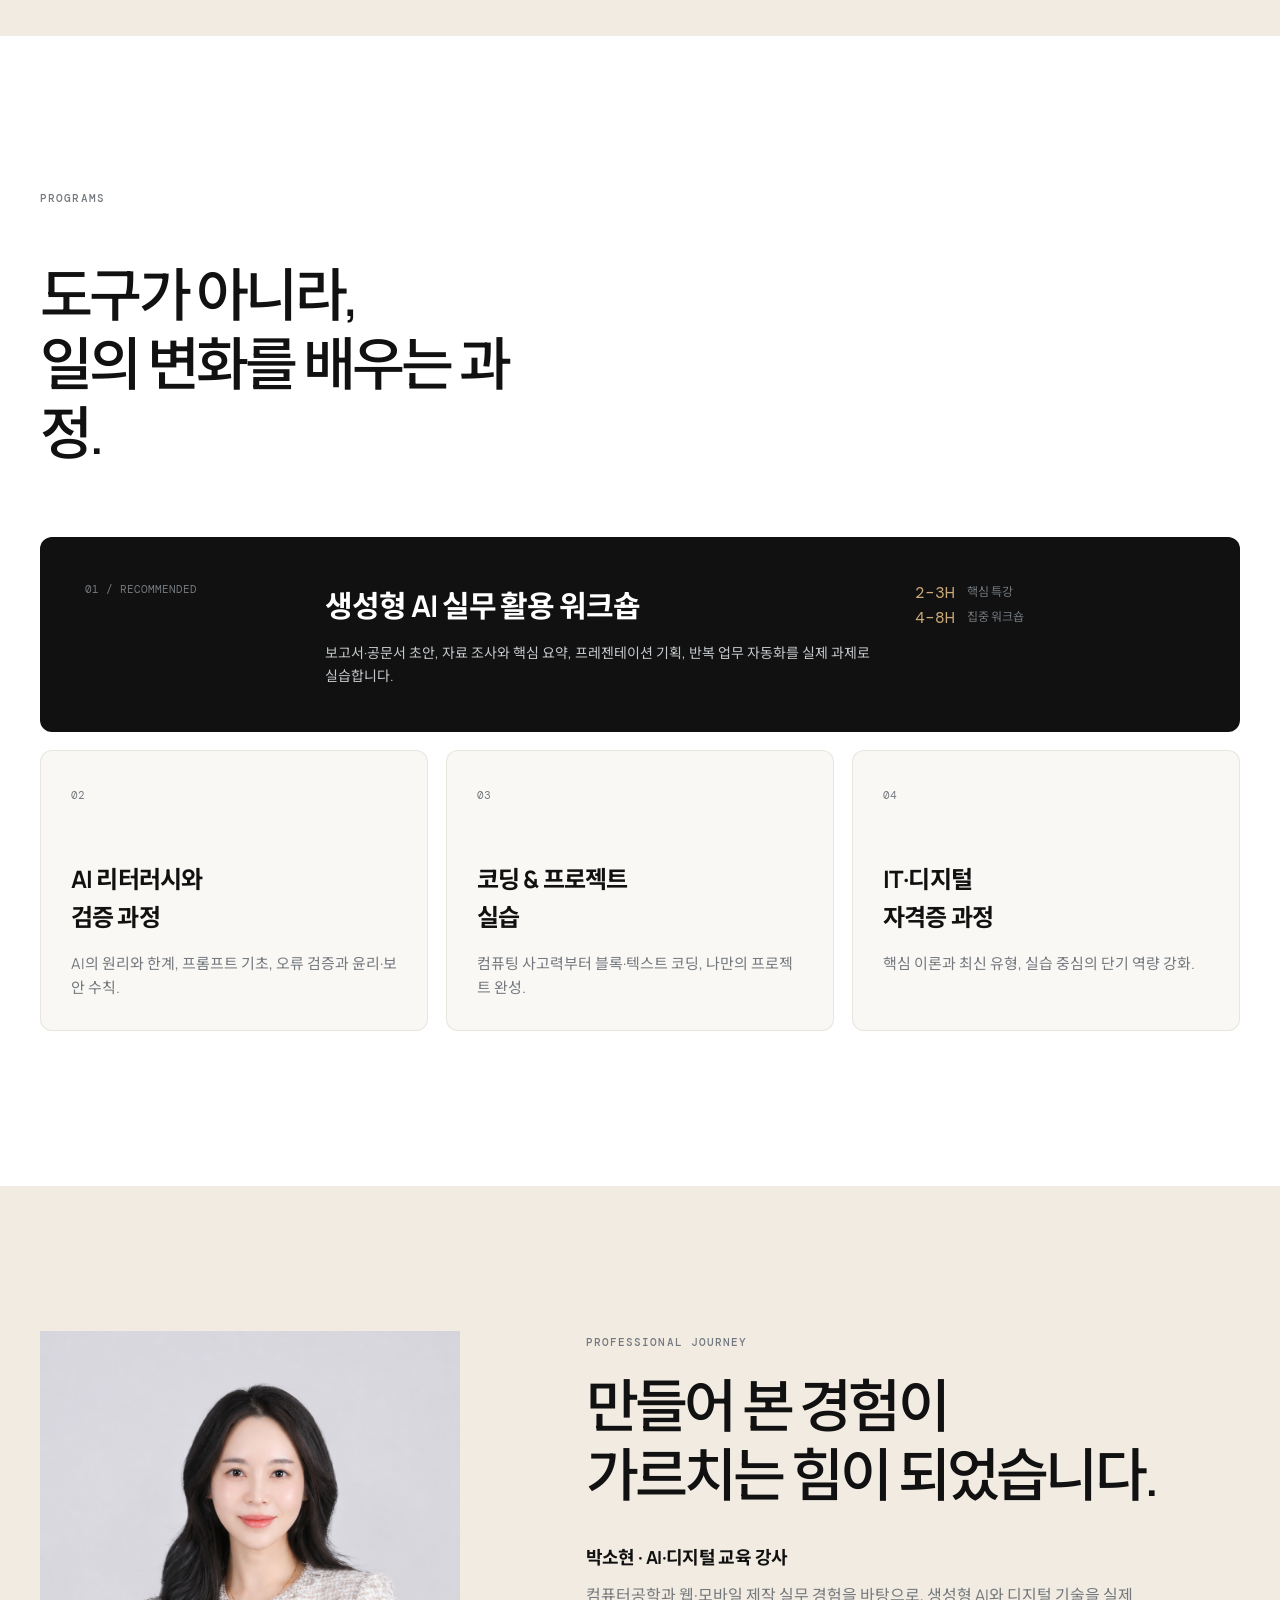
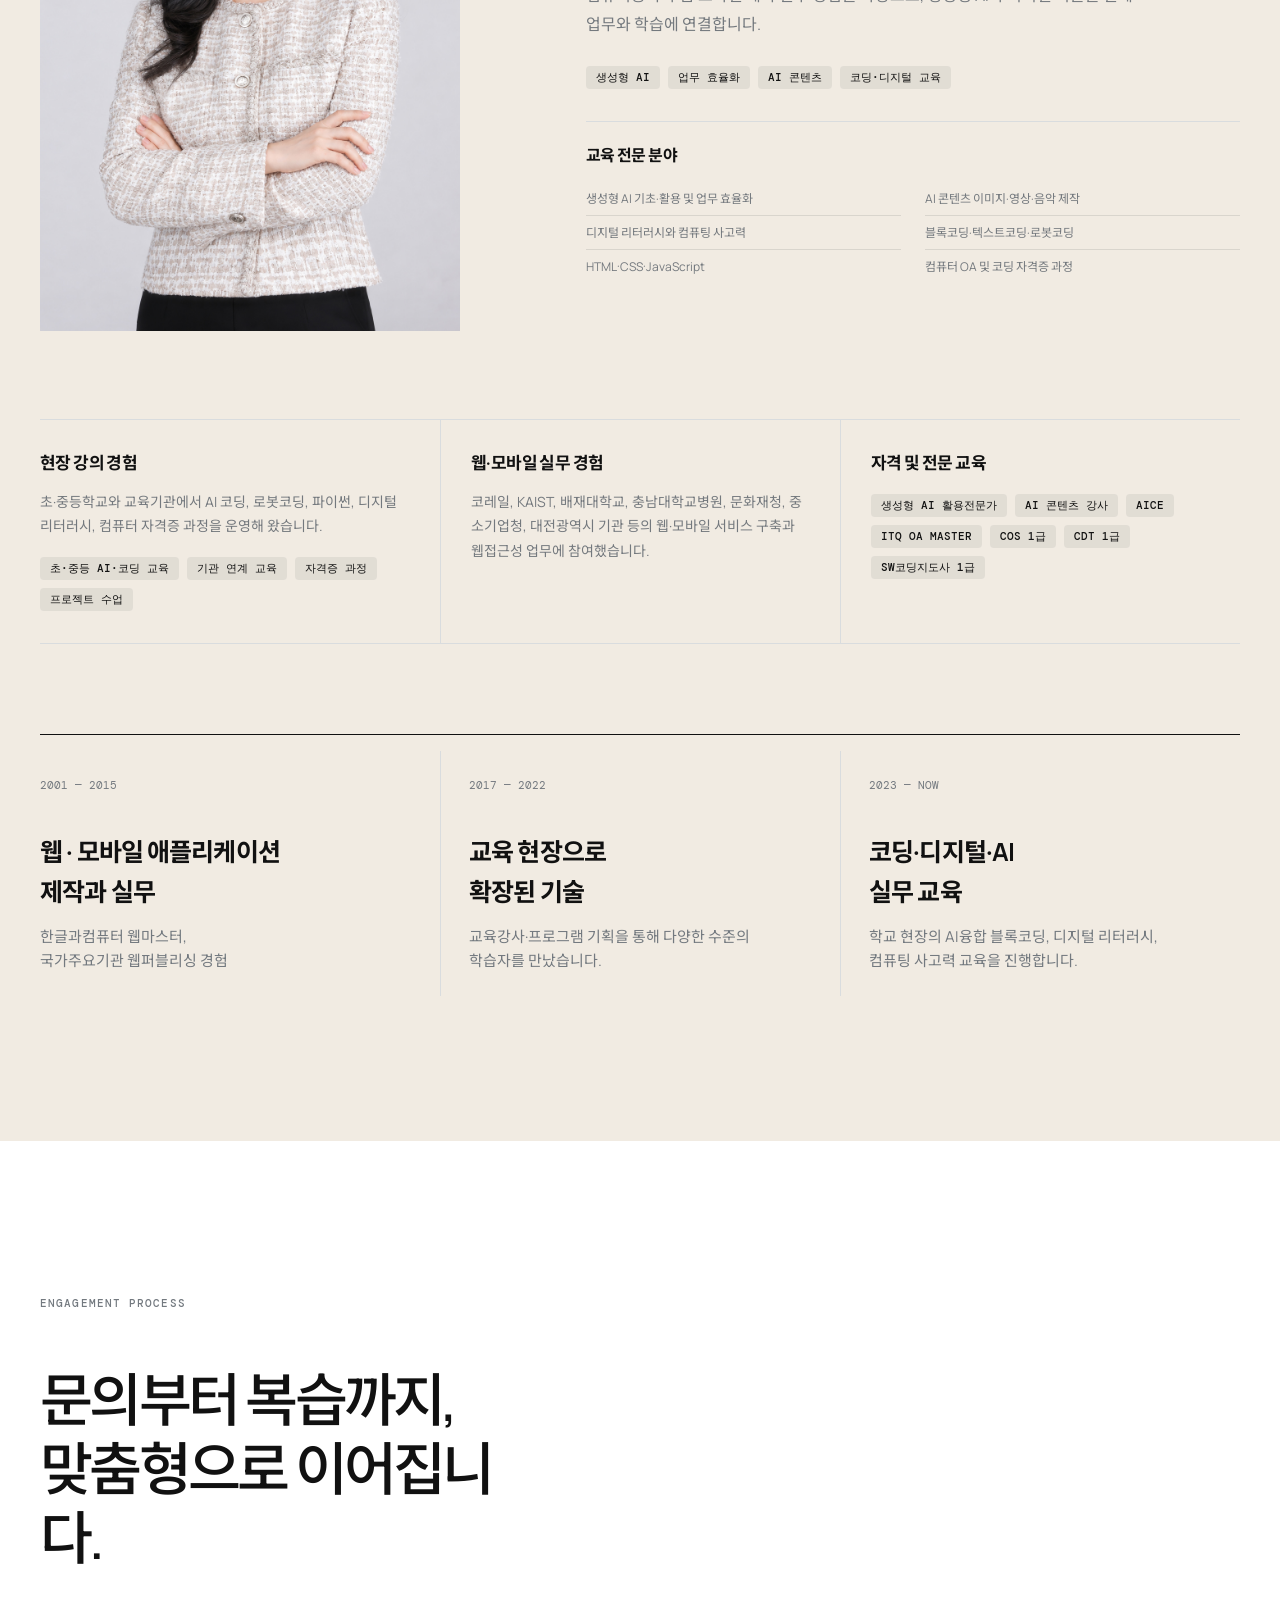
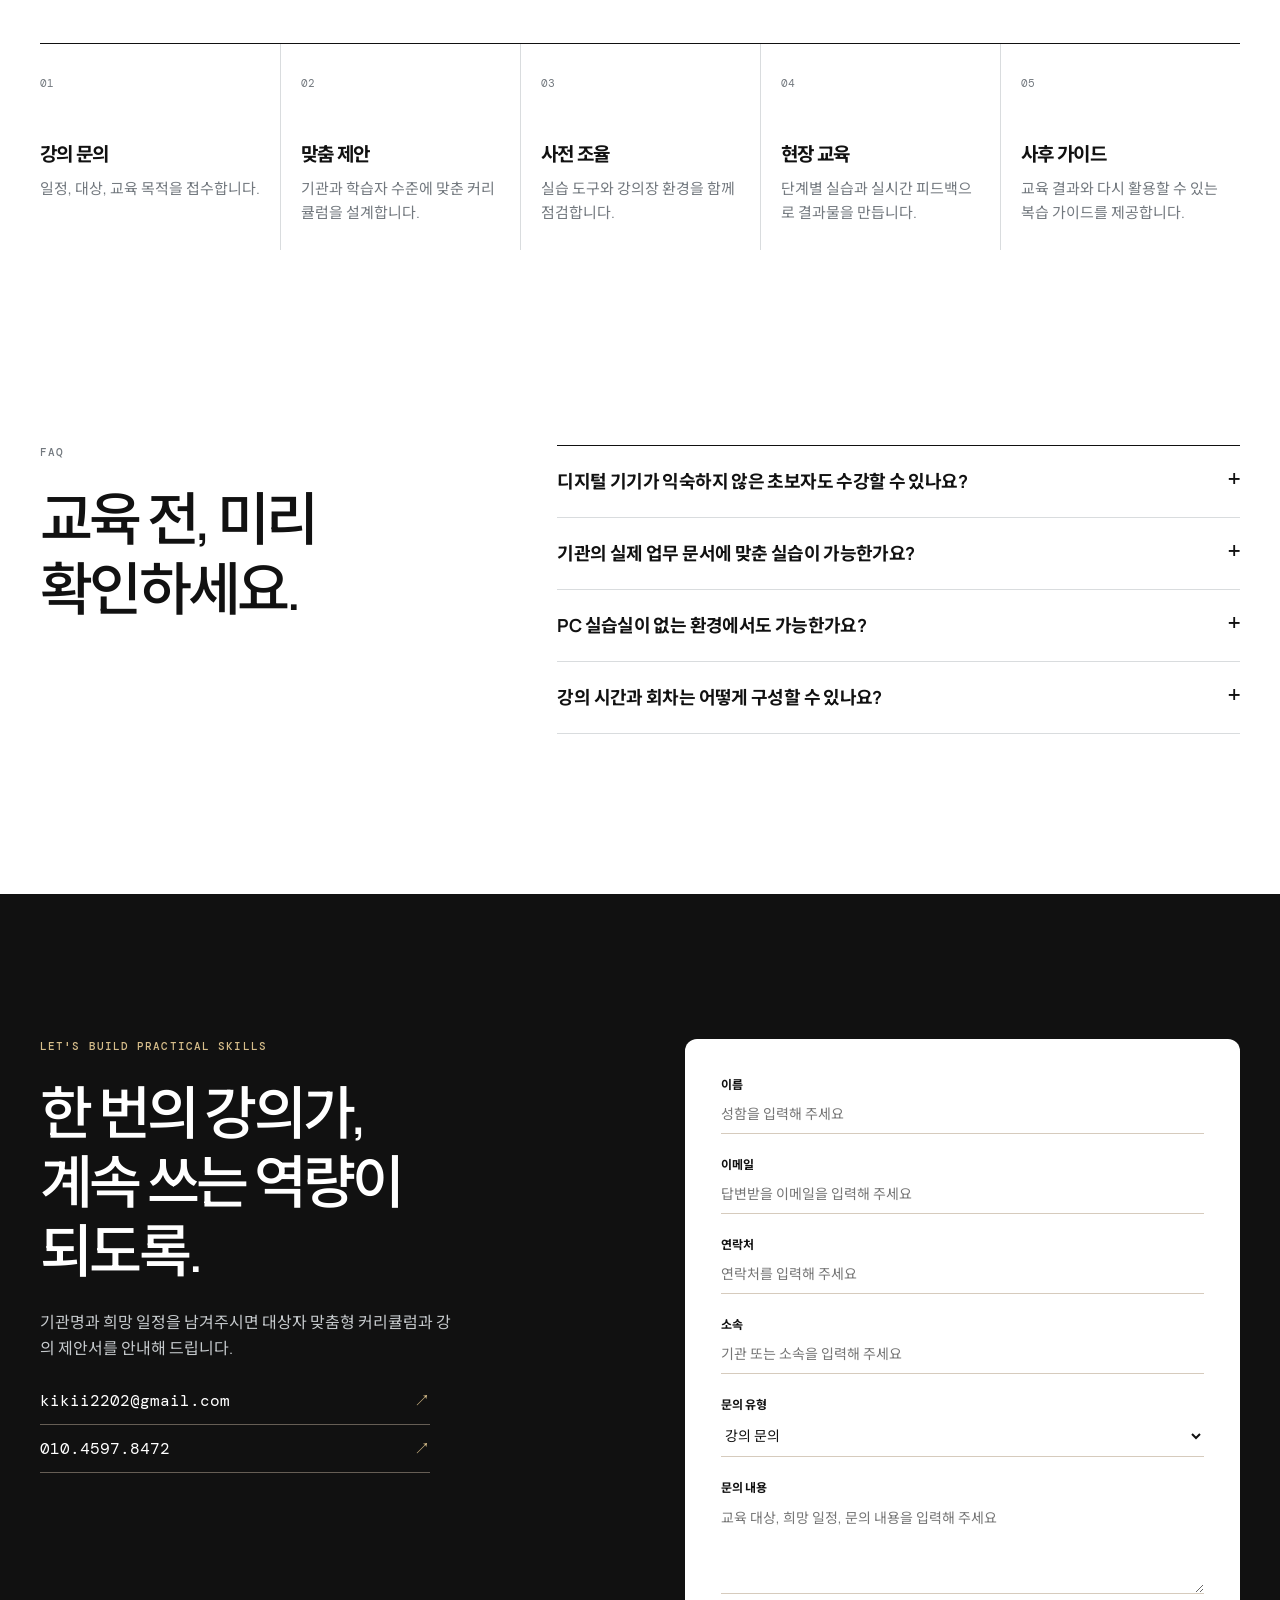
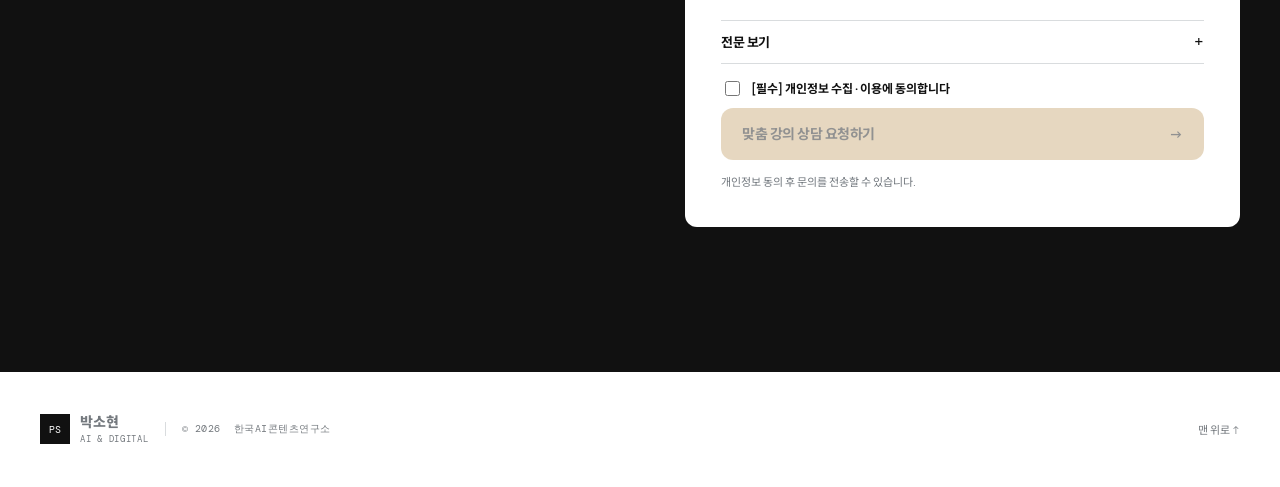
==== commit 12c4aaf4: "Update expertise and top link" ====
--- a/index.html
+++ b/index.html
@@ -92,7 +92,7 @@
 
       <section class="section-shell programs" id="programs"><div class="section-heading reveal"><p class="eyebrow">PROGRAMS</p><h2>도구가 아니라,<br />일의 변화를 배우는 과정.</h2></div><div class="program-feature reveal"><span>01 / RECOMMENDED</span><div><h3>생성형 AI 실무 활용 워크숍</h3><p>보고서·공문서 초안, 자료 조사와 핵심 요약, 프레젠테이션 기획, 반복 업무 자동화를 실제 과제로 실습합니다.</p></div><div class="program-meta"><b>2–3H</b><span>핵심 특강</span><b>4–8H</b><span>집중 워크숍</span></div></div><div class="program-grid reveal"><article><span>02</span><h3>AI 리터러시와<br />검증 과정</h3><p>AI의 원리와 한계, 프롬프트 기초, 오류 검증과 윤리·보안 수칙.</p></article><article><span>03</span><h3>코딩 &amp; 프로젝트<br />실습</h3><p>컴퓨팅 사고력부터 블록·텍스트 코딩, 나만의 프로젝트 완성.</p></article><article><span>04</span><h3>IT·디지털<br />자격증 과정</h3><p>핵심 이론과 최신 유형, 실습 중심의 단기 역량 강화.</p></article></div></section>
 
-      <section class="journey" id="experience"><div class="section-shell"><div class="journey-profile reveal"><figure class="journey-profile-photo"><img src="assets/psh-profile.jpg" alt="박소현 강사 프로필 사진" /></figure><div class="journey-profile-copy"><p class="eyebrow">PROFESSIONAL JOURNEY</p><h2>만들어 본 경험이<br />가르치는 힘이 되었습니다.</h2><p class="journey-profile-name">박소현 · AI·디지털 교육 강사</p><p class="journey-profile-intro">컴퓨터공학과 웹·모바일 제작 실무 경험을 바탕으로, 생성형 AI와 디지털 기술을 실제 업무와 학습에 연결합니다.</p><div class="journey-profile-tags"><span>생성형 AI</span><span>업무 효율화</span><span>AI 콘텐츠</span><span>코딩·디지털 교육</span></div><div class="journey-expertise"><h3>교육 전문 분야</h3><div><span>생성형 AI 기초·활용 및 업무 효율화</span><span>AI 콘텐츠 이미지·영상·음악 제작</span><span>디지털 리터러시와 컴퓨팅 사고력</span><span>코딩·텍스트코딩·로봇코딩</span><span>HTML·CSS·JavaScript</span><span>컴퓨터 OA 및 코딩 자격증 과정</span></div></div></div></div><div class="journey-summary reveal"><article><h3>현장 강의 경험</h3><p>초·중등학교와 교육기관에서 AI 코딩, 로봇코딩, 파이썬, 디지털 리터러시, 컴퓨터 자격증 과정을 운영해 왔습니다.</p><div class="journey-profile-tags"><span>초·중등 AI·코딩 교육</span><span>기관 연계 교육</span><span>자격증 과정</span><span>프로젝트 수업</span></div></article><article><h3>웹·모바일 실무 경험</h3><p>코레일, KAIST, 배재대학교, 충남대학교병원, 문화재청, 중소기업청, 대전광역시 기관 등의 웹·모바일 서비스 구축과 웹접근성 업무에 참여했습니다.</p></article><article><h3>자격 및 전문 교육</h3><div class="journey-profile-tags"><span>생성형 AI 활용전문가</span><span>AI 콘텐츠 강사</span><span>AICE</span><span>ITQ OA MASTER</span><span>COS 1급</span><span>CDT 1급</span><span>SW코딩지도사 1급</span></div></article></div><div class="journey-path reveal"><article><span>2001 — 2015</span><h3>웹 · 모바일 애플리케이션<br />제작과 실무</h3><p>한글과컴퓨터 웹마스터,<br />국가주요기관 웹퍼블리싱 경험</p></article><article><span>2017 — 2022</span><h3>교육 현장으로<br />확장된 기술</h3><p>교육강사·프로그램 기획을 통해 다양한 수준의 학습자를 만났습니다.</p></article><article><span>2023 — NOW</span><h3>코딩·디지털·AI<br />실무 교육</h3><p>학교 현장의 AI융합 블록코딩, 디지털 리터러시, 컴퓨팅 사고력 교육을 진행합니다.</p></article></div></div></section>
+<section class="journey" id="experience"><div class="section-shell"><div class="journey-profile reveal"><figure class="journey-profile-photo"><img src="assets/psh-profile.jpg" alt="박소현 강사 프로필 사진" /></figure><div class="journey-profile-copy"><p class="eyebrow">PROFESSIONAL JOURNEY</p><h2>만들어 본 경험이<br />가르치는 힘이 되었습니다.</h2><p class="journey-profile-name">박소현 · AI·디지털 교육 강사</p><p class="journey-profile-intro">컴퓨터공학과 웹·모바일 제작 실무 경험을 바탕으로, 생성형 AI와 디지털 기술을 실제 업무와 학습에 연결합니다.</p><div class="journey-profile-tags"><span>생성형 AI</span><span>업무 효율화</span><span>AI 콘텐츠</span><span>코딩·디지털 교육</span></div><div class="journey-expertise"><h3>교육 전문 분야</h3><div><span>생성형 AI 기초·활용 및 업무 효율화</span><span>AI 콘텐츠 이미지·영상·음악 제작</span><span>디지털 리터러시와 컴퓨팅 사고력</span><span>블록코딩·텍스트코딩·로봇코딩</span><span>HTML·CSS·JavaScript</span><span>컴퓨터 OA 및 코딩 자격증 과정</span></div></div></div></div><div class="journey-summary reveal"><article><h3>현장 강의 경험</h3><p>초·중등학교와 교육기관에서 AI 코딩, 로봇코딩, 파이썬, 디지털 리터러시, 컴퓨터 자격증 과정을 운영해 왔습니다.</p><div class="journey-profile-tags"><span>초·중등 AI·코딩 교육</span><span>기관 연계 교육</span><span>자격증 과정</span><span>프로젝트 수업</span></div></article><article><h3>웹·모바일 실무 경험</h3><p>코레일, KAIST, 배재대학교, 충남대학교병원, 문화재청, 중소기업청, 대전광역시 기관 등의 웹·모바일 서비스 구축과 웹접근성 업무에 참여했습니다.</p></article><article><h3>자격 및 전문 교육</h3><div class="journey-profile-tags"><span>생성형 AI 활용전문가</span><span>AI 콘텐츠 강사</span><span>AICE</span><span>ITQ OA MASTER</span><span>COS 1급</span><span>CDT 1급</span><span>SW코딩지도사 1급</span></div></article></div><div class="journey-path reveal"><article><span>2001 — 2015</span><h3>웹 · 모바일 애플리케이션<br />제작과 실무</h3><p>한글과컴퓨터 웹마스터,<br />국가주요기관 웹퍼블리싱 경험</p></article><article><span>2017 — 2022</span><h3>교육 현장으로<br />확장된 기술</h3><p>교육강사·프로그램 기획을 통해 다양한 수준의 학습자를 만났습니다.</p></article><article><span>2023 — NOW</span><h3>코딩·디지털·AI<br />실무 교육</h3><p>학교 현장의 AI융합 블록코딩, 디지털 리터러시, 컴퓨팅 사고력 교육을 진행합니다.</p></article></div></div></section>
 
       <section class="section-shell process"><div class="section-heading reveal"><p class="eyebrow">ENGAGEMENT PROCESS</p><h2>문의부터 복습까지,<br />맞춤형으로 이어집니다.</h2></div><ol class="process-list reveal"><li><b>01</b><div><h3>강의 문의</h3><p>일정, 대상, 교육 목적을 접수합니다.</p></div></li><li><b>02</b><div><h3>맞춤 제안</h3><p>기관과 학습자 수준에 맞춘 커리큘럼을 설계합니다.</p></div></li><li><b>03</b><div><h3>사전 조율</h3><p>실습 도구와 강의장 환경을 함께 점검합니다.</p></div></li><li><b>04</b><div><h3>현장 교육</h3><p>단계별 실습과 실시간 피드백으로 결과물을 만듭니다.</p></div></li><li><b>05</b><div><h3>사후 가이드</h3><p>교육 결과와 다시 활용할 수 있는 복습 가이드를 제공합니다.</p></div></li></ol></section>
 
@@ -100,7 +100,7 @@
 
       <section class="inquiry" id="inquiry"><div class="section-shell inquiry-layout"><div class="inquiry-copy reveal"><p class="eyebrow">LET'S BUILD PRACTICAL SKILLS</p><h2>한 번의 강의가,<br />계속 쓰는 역량이<br />되도록.</h2><p>기관명과 희망 일정을 남겨주시면 대상자 맞춤형 커리큘럼과 강의 제안서를 안내해 드립니다.</p><a class="inquiry-contact" href="mailto:kikii2202@gmail.com">kikii2202@gmail.com <span>↗</span></a><a class="inquiry-contact" href="tel:01045978472">010.4597.8472 <span>↗</span></a></div><form class="inquiry-form reveal" novalidate><label>이름<input required name="from_name" type="text" autocomplete="name" placeholder="성함을 입력해 주세요" /></label><label>이메일<input required name="from_email" type="email" autocomplete="email" placeholder="답변받을 이메일을 입력해 주세요" /></label><label>연락처<input name="phone" type="tel" autocomplete="tel" placeholder="연락처를 입력해 주세요" /></label><label>소속<input name="company" type="text" autocomplete="organization" placeholder="기관 또는 소속을 입력해 주세요" /></label><label>문의 유형<select name="inquiry_type"><option value="강의 문의">강의 문의</option><option value="기업 교육">기업 교육</option><option value="소상공인 AI 교육">소상공인 AI 교육</option><option value="기타">기타</option></select></label><label>문의 내용<textarea required name="message" rows="4" placeholder="교육 대상, 희망 일정, 문의 내용을 입력해 주세요"></textarea></label><input type="hidden" name="to_email" value="kikii2202@gmail.com" /><input type="hidden" name="reply_to" value="" /><input type="hidden" name="submitted_at" value="" /><input type="hidden" name="page_url" value="" /><input type="hidden" name="agreed_at" value="" /><details class="privacy-notice"><summary>전문 보기 <span>+</span></summary><table><tbody><tr><th>수집 항목</th><td>이름, 이메일, 연락처, 소속</td></tr><tr><th>수집 · 이용 목적</th><td>문의 접수 및 답변 회신</td></tr><tr><th>보유 · 이용 기간</th><td>문의 처리 완료 후 1년 뒤 파기</td></tr><tr><th>동의 거부 권리</th><td>거부할 수 있으나 거부 시 문의 접수가 불가합니다</td></tr></tbody></table></details><label class="privacy-consent"><input required name="privacy_agreed" type="checkbox" value="동의" /><span>[필수] 개인정보 수집 · 이용에 동의합니다</span></label><p class="privacy-error" role="alert" hidden>개인정보 수집 · 이용에 동의해 주세요.</p><span class="submit-wrap"><button class="button button-light" type="submit" disabled>맞춤 강의 상담 요청하기 <span>→</span></button></span><p class="form-note" role="status" aria-live="polite">개인정보 동의 후 문의를 전송할 수 있습니다.</p></form></div></section>
     </main>
-    <footer class="site-footer section-shell"><div class="footer-brand-group"><a class="brand" href="#top" aria-label="박소현 강사 홈페이지 처음으로"><span class="brand-mark">PS</span><span>박소현 <em>AI &amp; DIGITAL</em></span></a><a class="footer-lab-copyright" href="https://hanconyeon.com/" target="_blank" rel="noopener" aria-label="한국AI콘텐츠연구소 새 탭에서 열기">© 2026&nbsp; 한국AI콘텐츠연구소</a></div><a href="#top">맨 위로 ↑</a></footer>
+    <footer class="site-footer section-shell"><div class="footer-brand-group"><a class="brand" href="#top" aria-label="박소현 강사 홈페이지 처음으로"><span class="brand-mark">PS</span><span>박소현 <em>AI &amp; DIGITAL</em></span></a><a class="footer-lab-copyright" href="https://hanconyeon.com/" target="_blank" rel="noopener" aria-label="한국AI콘텐츠연구소 새 탭에서 열기">© 2026&nbsp; 한국AI콘텐츠연구소</a></div><a href="#top" onclick="window.scrollTo({top:0,left:0,behavior:'smooth'});return false;">맨 위로 ↑</a></footer>
     <script src="app.js?classroom-carousel=5"></script>
   </body>
 </html>
